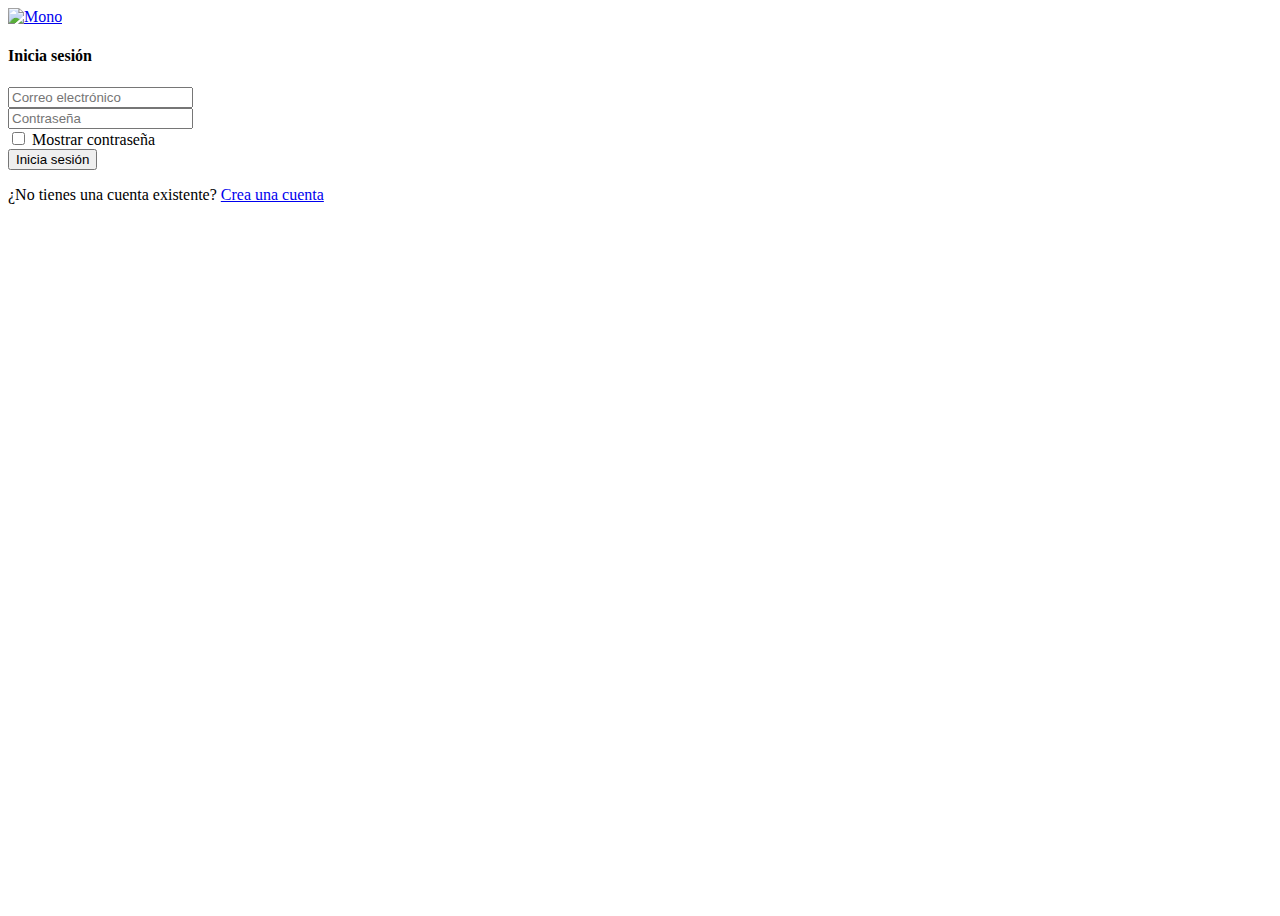
==== ingresa.html @ 77f9359b "Add files via upload" ====
<!DOCTYPE html>

<!--
 // WEBSITE: https://themefisher.com
 // TWITTER: https://twitter.com/themefisher
 // FACEBOOK: https://www.facebook.com/themefisher
 // GITHUB: https://github.com/themefisher/
-->

<html lang="en">
<head>
  <head>
  <meta charset="utf-8" />
  <meta http-equiv="X-UA-Compatible" content="IE=edge" />
  <meta name="viewport" content="width=device-width, initial-scale=1" />

  <title>Inicia sesión</title>

  <!-- GOOGLE FONTS -->
  <link href="https://fonts.googleapis.com/css?family=Karla:400,700|Roboto" rel="stylesheet">
  <link href="css/mayterials.css" rel="stylesheet" />
  <link href="css/simplebar.css" rel="stylesheet" />

  <!-- PLUGINS CSS STYLE -->
  <link href="css/progress.css" rel="stylesheet" />
  
  <!-- MONO CSS -->
  <link id="main-css-href" rel="stylesheet" href="css/mono.css" />
  <!-- FAVICON -->
  <link rel="icon" href="images/page.png" type="image/gif" />

  <!--
    HTML5 shim and Respond.js for IE8 support of HTML5 elements and media queries
  -->
  <!-- WARNING: Respond.js doesn't work if you view the page via file:// -->
  <!--[if lt IE 9]>
    <script src="https://oss.maxcdn.com/html5shiv/3.7.2/html5shiv.min.js"></script>
    <script src="https://oss.maxcdn.com/respond/1.4.2/respond.min.js"></script>
  <![endif]-->
  <script src="plugins/nprogress/nprogress.js"></script>
</head>

</head>
  <body class="bg-light-gray" id="body">
          <div class="container d-flex align-items-center justify-content-center" style="min-height: 100vh">
          <div class="d-flex flex-column justify-content-between">
            <div class="row justify-content-center">
              <div class="col-lg-6 col-md-10">
                <div class="card card-default mb-0">
                  <div class="card-header pb-0">
                    <div class="app-brand w-100 d-flex justify-content-center border-bottom-0">
                      <a class="w-auto pl-0" href="/index.html">
                        <img src="images/logo2.png" alt="Mono">
                        <!-- <span class="brand-name text-dark">MOOZ</span> -->
                      </a>
                    </div>
                  </div>
                  <div class="card-body px-5 pb-5 pt-0">

                    <h4 class="text-dark mb-6 text-center">Inicia sesión</h4>

                    <form action="/index.html">
                      <div class="row">
                        <div class="form-group col-md-12 mb-4">
                          <input type="email" class="form-control input-lg" id="email" aria-describedby="emailHelp"
                            placeholder="Correo electrónico">
                        </div>
                        <div class="form-group col-md-12 ">
                          <input type="password" class="form-control input-lg" id="password" placeholder="Contraseña">
                        </div>
                        <div class="col-md-12">

                          <div class="d-flex justify-content-between mb-3">

                            <div class="custom-control custom-checkbox mr-3 mb-3">
                              <input type="checkbox" class="custom-control-input" id="customCheck2">
                              <label class="custom-control-label" for="customCheck2">Mostrar contraseña</label>
                            </div>

                            <!-- <a class="text-color" href="#"> Forgot password? </a> -->

                          </div>

                          <button type="submit" class="btn btn-primary btn-pill mb-4">Inicia sesión</button>

                          <p>¿No tienes una cuenta existente?
                            <a class="text-blue" href="crear.html">Crea una cuenta</a>
                          </p>
                        </div>
                      </div>
                    </form>
                  </div>
                </div>
              </div>
            </div>
          </div>
        </div>
        <script>
          document.getElementById("customCheck2").addEventListener("change", function() {
            var passwordInput = document.getElementById("password");
            if (this.checked) {
              passwordInput.type = "text";
            } else {
              passwordInput.type = "password";
            }
          });
          </script>
</body>
</html>
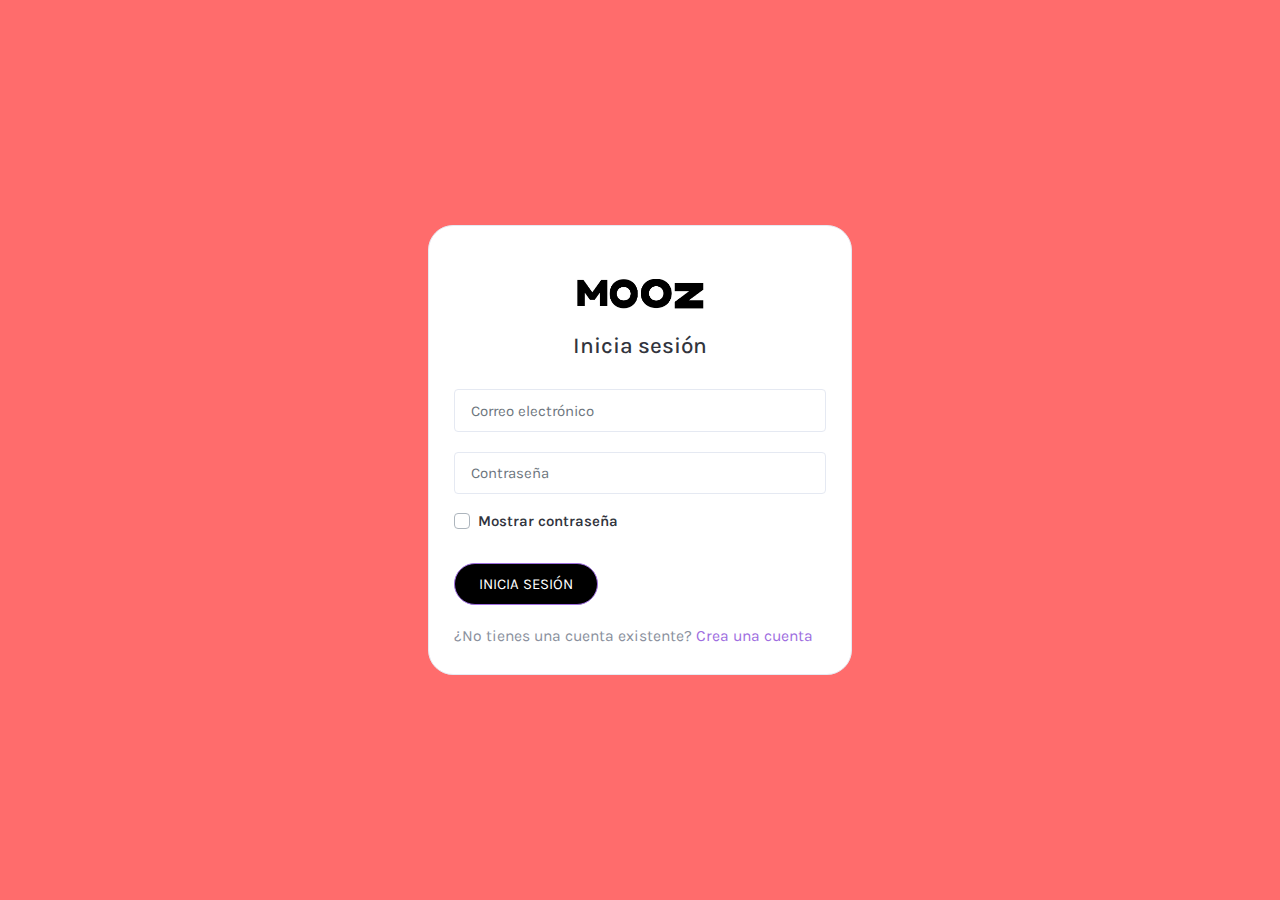
==== commit 253100ec: "Update ingresa.html" ====
--- a/ingresa.html
+++ b/ingresa.html
@@ -49,7 +49,7 @@
                 <div class="card card-default mb-0">
                   <div class="card-header pb-0">
                     <div class="app-brand w-100 d-flex justify-content-center border-bottom-0">
-                      <a class="w-auto pl-0" href="/index.html">
+                      <a class="w-auto pl-0" href="index.html">
                         <img src="images/logo2.png" alt="Mono">
                         <!-- <span class="brand-name text-dark">MOOZ</span> -->
                       </a>
@@ -59,7 +59,7 @@
 
                     <h4 class="text-dark mb-6 text-center">Inicia sesión</h4>
 
-                    <form action="/index.html">
+                    <form action="index.html">
                       <div class="row">
                         <div class="form-group col-md-12 mb-4">
                           <input type="email" class="form-control input-lg" id="email" aria-describedby="emailHelp"
--- a/css/simplebar.css
+++ b/css/simplebar.css
@@ -0,0 +1,218 @@
+/**
+ * SimpleBar.css
+ * Scrollbars, simpler.
+ * https://github.com/Grsmto/simplebar/tree/master/packages/simplebar/
+ */
+
+ [data-simplebar] {
+    position: relative;
+    flex-direction: column;
+    flex-wrap: wrap;
+    justify-content: flex-start;
+    align-content: flex-start;
+    align-items: flex-start;
+  }
+  
+  .simplebar-wrapper {
+    overflow: hidden;
+    width: inherit;
+    height: inherit;
+    max-width: inherit;
+    max-height: inherit;
+  }
+  
+  .simplebar-mask {
+    direction: inherit;
+    position: absolute;
+    overflow: hidden;
+    padding: 0;
+    margin: 0;
+    left: 0;
+    top: 0;
+    bottom: 0;
+    right: 0;
+    width: auto !important;
+    height: auto !important;
+    z-index: 0;
+  }
+  
+  .simplebar-offset {
+    direction: inherit !important;
+    box-sizing: inherit !important;
+    resize: none !important;
+    position: absolute;
+    top: 0;
+    left: 0;
+    bottom: 0;
+    right: 0;
+    padding: 0;
+    margin: 0;
+    -webkit-overflow-scrolling: touch;
+  }
+  
+  .simplebar-content-wrapper {
+    direction: inherit;
+    box-sizing: border-box !important;
+    position: relative;
+    display: block;
+    height: 100%; /* Required for horizontal native scrollbar to not appear if parent is taller than natural height */
+    width: auto;
+    visibility: visible;
+    max-width: 100%; /* Not required for horizontal scroll to trigger */
+    max-height: 100%; /* Needed for vertical scroll to trigger */
+    scrollbar-width: none;
+    -ms-overflow-style: none;
+  }
+  
+  .simplebar-content-wrapper::-webkit-scrollbar,
+  .simplebar-hide-scrollbar::-webkit-scrollbar {
+    width: 0;
+    height: 0;
+  }
+  
+  .simplebar-content:before,
+  .simplebar-content:after {
+    content: ' ';
+    display: table;
+  }
+  
+  .simplebar-placeholder {
+    max-height: 100%;
+    max-width: 100%;
+    width: 100%;
+    pointer-events: none;
+  }
+  
+  .simplebar-height-auto-observer-wrapper {
+    box-sizing: inherit !important;
+    height: 100%;
+    width: 100%;
+    max-width: 1px;
+    position: relative;
+    float: left;
+    max-height: 1px;
+    overflow: hidden;
+    z-index: -1;
+    padding: 0;
+    margin: 0;
+    pointer-events: none;
+    flex-grow: inherit;
+    flex-shrink: 0;
+    flex-basis: 0;
+  }
+  
+  .simplebar-height-auto-observer {
+    box-sizing: inherit;
+    display: block;
+    opacity: 0;
+    position: absolute;
+    top: 0;
+    left: 0;
+    height: 1000%;
+    width: 1000%;
+    min-height: 1px;
+    min-width: 1px;
+    overflow: hidden;
+    pointer-events: none;
+    z-index: -1;
+  }
+  
+  .simplebar-track {
+    z-index: 1;
+    position: absolute;
+    right: 0;
+    bottom: 0;
+    pointer-events: none;
+    overflow: hidden;
+  }
+  
+  [data-simplebar].simplebar-dragging .simplebar-content {
+    pointer-events: none;
+    user-select: none;
+    -webkit-user-select: none;
+  }
+  
+  [data-simplebar].simplebar-dragging .simplebar-track {
+    pointer-events: all;
+  }
+  
+  .simplebar-scrollbar {
+    position: absolute;
+    left: 0;
+    right: 0;
+    min-height: 10px;
+  }
+  
+  .simplebar-scrollbar:before {
+    position: absolute;
+    content: '';
+    background: black;
+    border-radius: 7px;
+    left: 2px;
+    right: 2px;
+    opacity: 0;
+    transition: opacity 0.2s linear;
+  }
+  
+  .simplebar-scrollbar.simplebar-visible:before {
+    /* When hovered, remove all transitions from drag handle */
+    opacity: 0.5;
+    transition: opacity 0s linear;
+  }
+  
+  .simplebar-track.simplebar-vertical {
+    top: 0;
+    width: 11px;
+  }
+  
+  .simplebar-track.simplebar-vertical .simplebar-scrollbar:before {
+    top: 2px;
+    bottom: 2px;
+  }
+  
+  .simplebar-track.simplebar-horizontal {
+    left: 0;
+    height: 11px;
+  }
+  
+  .simplebar-track.simplebar-horizontal .simplebar-scrollbar:before {
+    height: 100%;
+    left: 2px;
+    right: 2px;
+  }
+  
+  .simplebar-track.simplebar-horizontal .simplebar-scrollbar {
+    right: auto;
+    left: 0;
+    top: 2px;
+    height: 7px;
+    min-height: 0;
+    min-width: 10px;
+    width: auto;
+  }
+  
+  /* Rtl support */
+  [data-simplebar-direction='rtl'] .simplebar-track.simplebar-vertical {
+    right: auto;
+    left: 0;
+  }
+  
+  .hs-dummy-scrollbar-size {
+    direction: rtl;
+    position: fixed;
+    opacity: 0;
+    visibility: hidden;
+    height: 500px;
+    width: 500px;
+    overflow-y: hidden;
+    overflow-x: scroll;
+  }
+  
+  .simplebar-hide-scrollbar {
+    position: fixed;
+    left: 0;
+    visibility: hidden;
+    overflow-y: scroll;
+    scrollbar-width: none;
+    -ms-overflow-style: none;
+  }--- a/css/progress.css
+++ b/css/progress.css
@@ -0,0 +1,75 @@
+/* Make clicks pass-through */
+#nprogress {
+    pointer-events: none;
+  }
+  
+  #nprogress .bar {
+    background: #29d;
+  
+    position: fixed;
+    z-index: 1031;
+    top: 0;
+    left: 0;
+  
+    width: 100%;
+    height: 2px;
+  }
+  
+  /* Fancy blur effect */
+  #nprogress .peg {
+    display: block;
+    position: absolute;
+    right: 0px;
+    width: 100px;
+    height: 100%;
+    box-shadow: 0 0 10px #29d, 0 0 5px #29d;
+    opacity: 1.0;
+  
+    -webkit-transform: rotate(3deg) translate(0px, -4px);
+        -ms-transform: rotate(3deg) translate(0px, -4px);
+            transform: rotate(3deg) translate(0px, -4px);
+  }
+  
+  /* Remove these to get rid of the spinner */
+  #nprogress .spinner {
+    display: block;
+    position: fixed;
+    z-index: 1031;
+    top: 15px;
+    right: 15px;
+  }
+  
+  #nprogress .spinner-icon {
+    width: 18px;
+    height: 18px;
+    box-sizing: border-box;
+  
+    border: solid 2px transparent;
+    border-top-color: #29d;
+    border-left-color: #29d;
+    border-radius: 50%;
+  
+    -webkit-animation: nprogress-spinner 400ms linear infinite;
+            animation: nprogress-spinner 400ms linear infinite;
+  }
+  
+  .nprogress-custom-parent {
+    overflow: hidden;
+    position: relative;
+  }
+  
+  .nprogress-custom-parent #nprogress .spinner,
+  .nprogress-custom-parent #nprogress .bar {
+    position: absolute;
+  }
+  
+  @-webkit-keyframes nprogress-spinner {
+    0%   { -webkit-transform: rotate(0deg); }
+    100% { -webkit-transform: rotate(360deg); }
+  }
+  @keyframes nprogress-spinner {
+    0%   { transform: rotate(0deg); }
+    100% { transform: rotate(360deg); }
+  }
+  
+  --- a/css/mono.css
+++ b/css/mono.css
@@ -0,0 +1,17451 @@
+/**
+ * WEBSITE: https://themefisher.com
+ * TWITTER: https://twitter.com/themefisher
+ * FACEBOOK: https://www.facebook.com/themefisher
+ * GITHUB: https://github.com/themefisher/
+ */
+
+ @charset "UTF-8";
+ /*!
+  * Bootstrap v4.6.1 (https://getbootstrap.com/)
+  * Copyright 2011-2021 The Bootstrap Authors
+  * Copyright 2011-2021 Twitter, Inc.
+  * Licensed under MIT (https://github.com/twbs/bootstrap/blob/main/LICENSE)
+  */
+ :root {
+   --blue: #007bff;
+   --indigo: #6610f2;
+   --purple: #6f42c1;
+   --pink: #e83e8c;
+   --red: #dc3545;
+   --orange: #fd7e14;
+   --yellow: #ffc107;
+   --green: #28a745;
+   --teal: #20c997;
+   --cyan: #6493fa;
+   --white: #ffffff;
+   --gray: #6c757d;
+   --gray-dark: #343a40;
+   --primary: #9e6de0;
+   --secondary: #fd5190;
+   --success: #0acb8e;
+   --info: #04c7e0;
+   --warning: #fec400;
+   --danger: #fe5461;
+   --light: #f0f1f5;
+   --dark: #31343d;
+   --info-dark: #6493fa;
+   --smoke: #8a909d;
+   --breakpoint-xs: 0;
+   --breakpoint-sm: 576px;
+   --breakpoint-md: 768px;
+   --breakpoint-lg: 992px;
+   --breakpoint-xl: 1200px;
+   --breakpoint-xxl: 1500px;
+   --font-family-sans-serif: -apple-system, BlinkMacSystemFont, "Segoe UI", Roboto, "Helvetica Neue", Arial, "Noto Sans", "Liberation Sans", sans-serif, "Apple Color Emoji", "Segoe UI Emoji", "Segoe UI Symbol", "Noto Color Emoji";
+   --font-family-monospace: SFMono-Regular, Menlo, Monaco, Consolas, "Liberation Mono", "Courier New", monospace;
+ }
+ 
+ *,
+ *::before,
+ *::after {
+   box-sizing: border-box;
+ }
+ 
+ html {
+   font-family: sans-serif;
+   line-height: 1.15;
+   -webkit-text-size-adjust: 100%;
+   -webkit-tap-highlight-color: rgba(0, 0, 0, 0);
+ }
+ 
+ article, aside, figcaption, figure, footer, header, hgroup, main, nav, section {
+   display: block;
+ }
+ 
+ body {
+   margin: 0;
+   font-family: "Karla", sans-serif;
+   font-size: 0.9375rem;
+   font-weight: 400;
+   line-height: 1.5;
+   color: #8a909d;
+   text-align: left;
+   background-color: #FF6C6C;
+ }
+ 
+ [tabindex="-1"]:focus:not(:focus-visible) {
+   outline: 0 !important;
+ }
+ 
+ hr {
+   box-sizing: content-box;
+   height: 0;
+   overflow: visible;
+ }
+ 
+ h1, h2, h3, h4, h5, h6 {
+   margin-top: 0;
+   margin-bottom: 0;
+ }
+ 
+ p {
+   margin-top: 0;
+   margin-bottom: 1rem;
+ }
+ 
+ abbr[title],
+ abbr[data-original-title] {
+   text-decoration: underline;
+   -webkit-text-decoration: underline dotted;
+           text-decoration: underline dotted;
+   cursor: help;
+   border-bottom: 0;
+   -webkit-text-decoration-skip-ink: none;
+           text-decoration-skip-ink: none;
+ }
+ 
+ address {
+   margin-bottom: 1rem;
+   font-style: normal;
+   line-height: inherit;
+ }
+ 
+ ol,
+ ul,
+ dl {
+   margin-top: 0;
+   margin-bottom: 1rem;
+ }
+ 
+ ol ol,
+ ul ul,
+ ol ul,
+ ul ol {
+   margin-bottom: 0;
+ }
+ 
+ dt {
+   font-weight: 700;
+ }
+ 
+ dd {
+   margin-bottom: 0.5rem;
+   margin-left: 0;
+ }
+ 
+ blockquote {
+   margin: 0 0 1rem;
+ }
+ 
+ b,
+ strong {
+   font-weight: bolder;
+ }
+ 
+ small {
+   font-size: 80%;
+ }
+ 
+ sub,
+ sup {
+   position: relative;
+   font-size: 75%;
+   line-height: 0;
+   vertical-align: baseline;
+ }
+ 
+ sub {
+   bottom: -0.25em;
+ }
+ 
+ sup {
+   top: -0.5em;
+ }
+ 
+ a {
+   color: #9e6de0;
+   text-decoration: none;
+   background-color: transparent;
+ }
+ a:hover {
+   color: #742ed3;
+   text-decoration: underline;
+ }
+ 
+ a:not([href]):not([class]) {
+   color: inherit;
+   text-decoration: none;
+ }
+ a:not([href]):not([class]):hover {
+   color: inherit;
+   text-decoration: none;
+ }
+ 
+ pre,
+ code,
+ kbd,
+ samp {
+   font-family: SFMono-Regular, Menlo, Monaco, Consolas, "Liberation Mono", "Courier New", monospace;
+   font-size: 1em;
+ }
+ 
+ pre {
+   margin-top: 0;
+   margin-bottom: 1rem;
+   overflow: auto;
+   -ms-overflow-style: scrollbar;
+ }
+ 
+ figure {
+   margin: 0 0 1rem;
+ }
+ 
+ img {
+   vertical-align: middle;
+   border-style: none;
+ }
+ 
+ svg {
+   overflow: hidden;
+   vertical-align: middle;
+ }
+ 
+ table {
+   border-collapse: collapse;
+ }
+ 
+ caption {
+   padding-top: 0.75rem;
+   padding-bottom: 0.75rem;
+   color: #6c757d;
+   text-align: left;
+   caption-side: bottom;
+ }
+ 
+ th {
+   text-align: inherit;
+   text-align: -webkit-match-parent;
+ }
+ 
+ label {
+   display: inline-block;
+   margin-bottom: 0.5rem;
+ }
+ 
+ button {
+   border-radius: 0;
+ }
+ 
+ button:focus:not(:focus-visible) {
+   outline: 0;
+ }
+ 
+ input,
+ button,
+ select,
+ optgroup,
+ textarea {
+   margin: 0;
+   font-family: inherit;
+   font-size: inherit;
+   line-height: inherit;
+ }
+ 
+ button,
+ input {
+   overflow: visible;
+ }
+ 
+ button,
+ select {
+   text-transform: none;
+ }
+ 
+ [role=button] {
+   cursor: pointer;
+ }
+ 
+ select {
+   word-wrap: normal;
+ }
+ 
+ button,
+ [type=button],
+ [type=reset],
+ [type=submit] {
+   -webkit-appearance: button;
+ }
+ 
+ button:not(:disabled),
+ [type=button]:not(:disabled),
+ [type=reset]:not(:disabled),
+ [type=submit]:not(:disabled) {
+   cursor: pointer;
+ }
+ 
+ button::-moz-focus-inner,
+ [type=button]::-moz-focus-inner,
+ [type=reset]::-moz-focus-inner,
+ [type=submit]::-moz-focus-inner {
+   padding: 0;
+   border-style: none;
+ }
+ 
+ input[type=radio],
+ input[type=checkbox] {
+   box-sizing: border-box;
+   padding: 0;
+ }
+ 
+ textarea {
+   overflow: auto;
+   resize: vertical;
+ }
+ 
+ fieldset {
+   min-width: 0;
+   padding: 0;
+   margin: 0;
+   border: 0;
+ }
+ 
+ legend {
+   display: block;
+   width: 100%;
+   max-width: 100%;
+   padding: 0;
+   margin-bottom: 0.5rem;
+   font-size: 1.5rem;
+   line-height: inherit;
+   color: inherit;
+   white-space: normal;
+ }
+ 
+ progress {
+   vertical-align: baseline;
+ }
+ 
+ [type=number]::-webkit-inner-spin-button,
+ [type=number]::-webkit-outer-spin-button {
+   height: auto;
+ }
+ 
+ [type=search] {
+   outline-offset: -2px;
+   -webkit-appearance: none;
+ }
+ 
+ [type=search]::-webkit-search-decoration {
+   -webkit-appearance: none;
+ }
+ 
+ ::-webkit-file-upload-button {
+   font: inherit;
+   -webkit-appearance: button;
+ }
+ 
+ output {
+   display: inline-block;
+ }
+ 
+ summary {
+   display: list-item;
+   cursor: pointer;
+ }
+ 
+ template {
+   display: none;
+ }
+ 
+ [hidden] {
+   display: none !important;
+ }
+ 
+ h1, h2, h3, h4, h5, h6,
+ .h1, .h2, .h3, .h4, .h5, .h6 {
+   margin-bottom: 0;
+   font-weight: 500;
+   line-height: 1.2;
+   color: #31343d;
+ }
+ 
+ h1, .h1 {
+   font-size: 2.34375rem;
+ }
+ 
+ h2, .h2 {
+   font-size: 1.875rem;
+ }
+ 
+ h3, .h3 {
+   font-size: 1.640625rem;
+ }
+ 
+ h4, .h4 {
+   font-size: 1.40625rem;
+ }
+ 
+ h5, .h5 {
+   font-size: 1.171875rem;
+ }
+ 
+ h6, .h6 {
+   font-size: 1.003125rem;
+ }
+ 
+ .lead {
+   font-size: 1.171875rem;
+   font-weight: 300;
+ }
+ 
+ .display-1 {
+   font-size: 6rem;
+   font-weight: 300;
+   line-height: 1.2;
+ }
+ 
+ .display-2 {
+   font-size: 5.5rem;
+   font-weight: 300;
+   line-height: 1.2;
+ }
+ 
+ .display-3 {
+   font-size: 4.5rem;
+   font-weight: 300;
+   line-height: 1.2;
+ }
+ 
+ .display-4 {
+   font-size: 2rem;
+   font-weight: 300;
+   line-height: 1.2;
+ }
+ 
+ hr {
+   margin-top: 1rem;
+   margin-bottom: 1rem;
+   border: 0;
+   border-top: 1px solid rgba(0, 0, 0, 0.1);
+ }
+ 
+ small,
+ .small {
+   font-size: 80%;
+   font-weight: 400;
+ }
+ 
+ mark,
+ .mark {
+   padding: 0.2em;
+   background-color: #fcf8e3;
+ }
+ 
+ .list-unstyled {
+   padding-left: 0;
+   list-style: none;
+ }
+ 
+ .list-inline {
+   padding-left: 0;
+   list-style: none;
+ }
+ 
+ .list-inline-item {
+   display: inline-block;
+ }
+ .list-inline-item:not(:last-child) {
+   margin-right: 0.5rem;
+ }
+ 
+ .initialism {
+   font-size: 90%;
+   text-transform: uppercase;
+ }
+ 
+ .blockquote {
+   margin-bottom: 1rem;
+   font-size: 1.171875rem;
+ }
+ 
+ .blockquote-footer {
+   display: block;
+   font-size: 80%;
+   color: #6c757d;
+ }
+ .blockquote-footer::before {
+   content: "— ";
+ }
+ 
+ .img-fluid {
+   max-width: 100%;
+   height: auto;
+ }
+ 
+ .img-thumbnail {
+   padding: 0.25rem;
+   background-color: #f0f1f5;
+   border: 1px solid #b6bdca;
+   border-radius: 0.25rem;
+   max-width: 100%;
+   height: auto;
+ }
+ 
+ .figure {
+   display: inline-block;
+ }
+ 
+ .figure-img {
+   margin-bottom: 0.5rem;
+   line-height: 1;
+ }
+ 
+ .figure-caption {
+   font-size: 90%;
+   color: #6c757d;
+ }
+ 
+ code {
+   font-size: 100%;
+   color: #9e6de0;
+   word-wrap: break-word;
+ }
+ a > code {
+   color: inherit;
+ }
+ 
+ kbd {
+   padding: 0.2rem 0.4rem;
+   font-size: 100%;
+   color: #ffffff;
+   background-color: #2f2f2f;
+   border-radius: 0.2rem;
+ }
+ kbd kbd {
+   padding: 0;
+   font-size: 100%;
+   font-weight: 700;
+ }
+ 
+ pre {
+   display: block;
+   font-size: 100%;
+   color: #2f2f2f;
+ }
+ pre code {
+   font-size: inherit;
+   color: inherit;
+   word-break: normal;
+ }
+ 
+ .pre-scrollable {
+   max-height: 340px;
+   overflow-y: scroll;
+ }
+ 
+ .container,
+ .container-fluid,
+ .container-xl,
+ .container-lg,
+ .container-md,
+ .container-sm {
+   width: 100%;
+   padding-right: 15px;
+   padding-left: 15px;
+   margin-right: auto;
+   margin-left: auto;
+ }
+ 
+ @media (min-width: 576px) {
+   .container-sm, .container {
+     max-width: 540px;
+   }
+ }
+ @media (min-width: 768px) {
+   .container-md, .container-sm, .container {
+     max-width: 720px;
+   }
+ }
+ @media (min-width: 992px) {
+   .container-lg, .container-md, .container-sm, .container {
+     max-width: 960px;
+   }
+ }
+ @media (min-width: 1200px) {
+   .container-xl, .container-lg, .container-md, .container-sm, .container {
+     max-width: 1140px;
+   }
+ }
+ .row {
+   display: flex;
+   flex-wrap: wrap;
+   margin-right: -15px;
+   margin-left: -15px;
+ }
+ 
+ .no-gutters {
+   margin-right: 0;
+   margin-left: 0;
+ }
+ .no-gutters > .col,
+ .no-gutters > [class*=col-] {
+   padding-right: 0;
+   padding-left: 0;
+ }
+ 
+ .col-xxl,
+ .col-xxl-auto, .col-xxl-12, .col-xxl-11, .col-xxl-10, .col-xxl-9, .col-xxl-8, .col-xxl-7, .col-xxl-6, .col-xxl-5, .col-xxl-4, .col-xxl-3, .col-xxl-2, .col-xxl-1, .col-xl,
+ .col-xl-auto, .col-xl-12, .col-xl-11, .col-xl-10, .col-xl-9, .col-xl-8, .col-xl-7, .col-xl-6, .col-xl-5, .col-xl-4, .col-xl-3, .col-xl-2, .col-xl-1, .col-lg,
+ .col-lg-auto, .col-lg-12, .col-lg-11, .col-lg-10, .col-lg-9, .col-lg-8, .col-lg-7, .col-lg-6, .col-lg-5, .col-lg-4, .col-lg-3, .col-lg-2, .col-lg-1, .col-md,
+ .col-md-auto, .col-md-12, .col-md-11, .col-md-10, .col-md-9, .col-md-8, .col-md-7, .col-md-6, .col-md-5, .col-md-4, .col-md-3, .col-md-2, .col-md-1, .col-sm,
+ .col-sm-auto, .col-sm-12, .col-sm-11, .col-sm-10, .col-sm-9, .col-sm-8, .col-sm-7, .col-sm-6, .col-sm-5, .col-sm-4, .col-sm-3, .col-sm-2, .col-sm-1, .col,
+ .col-auto, .col-12, .col-11, .col-10, .col-9, .col-8, .col-7, .col-6, .col-5, .col-4, .col-3, .col-2, .col-1 {
+   position: relative;
+   width: 100%;
+   padding-right: 15px;
+   padding-left: 15px;
+ }
+ 
+ .col {
+   flex-basis: 0;
+   flex-grow: 1;
+   max-width: 100%;
+ }
+ 
+ .row-cols-1 > * {
+   flex: 0 0 100%;
+   max-width: 100%;
+ }
+ 
+ .row-cols-2 > * {
+   flex: 0 0 50%;
+   max-width: 50%;
+ }
+ 
+ .row-cols-3 > * {
+   flex: 0 0 33.3333333333%;
+   max-width: 33.3333333333%;
+ }
+ 
+ .row-cols-4 > * {
+   flex: 0 0 25%;
+   max-width: 25%;
+ }
+ 
+ .row-cols-5 > * {
+   flex: 0 0 20%;
+   max-width: 20%;
+ }
+ 
+ .row-cols-6 > * {
+   flex: 0 0 16.6666666667%;
+   max-width: 16.6666666667%;
+ }
+ 
+ .col-auto {
+   flex: 0 0 auto;
+   width: auto;
+   max-width: 100%;
+ }
+ 
+ .col-1 {
+   flex: 0 0 8.33333333%;
+   max-width: 8.33333333%;
+ }
+ 
+ .col-2 {
+   flex: 0 0 16.66666667%;
+   max-width: 16.66666667%;
+ }
+ 
+ .col-3 {
+   flex: 0 0 25%;
+   max-width: 25%;
+ }
+ 
+ .col-4 {
+   flex: 0 0 33.33333333%;
+   max-width: 33.33333333%;
+ }
+ 
+ .col-5 {
+   flex: 0 0 41.66666667%;
+   max-width: 41.66666667%;
+ }
+ 
+ .col-6 {
+   flex: 0 0 50%;
+   max-width: 50%;
+ }
+ 
+ .col-7 {
+   flex: 0 0 58.33333333%;
+   max-width: 58.33333333%;
+ }
+ 
+ .col-8 {
+   flex: 0 0 66.66666667%;
+   max-width: 66.66666667%;
+ }
+ 
+ .col-9 {
+   flex: 0 0 75%;
+   max-width: 75%;
+ }
+ 
+ .col-10 {
+   flex: 0 0 83.33333333%;
+   max-width: 83.33333333%;
+ }
+ 
+ .col-11 {
+   flex: 0 0 91.66666667%;
+   max-width: 91.66666667%;
+ }
+ 
+ .col-12 {
+   flex: 0 0 100%;
+   max-width: 100%;
+ }
+ 
+ .order-first {
+   order: -1;
+ }
+ 
+ .order-last {
+   order: 13;
+ }
+ 
+ .order-0 {
+   order: 0;
+ }
+ 
+ .order-1 {
+   order: 1;
+ }
+ 
+ .order-2 {
+   order: 2;
+ }
+ 
+ .order-3 {
+   order: 3;
+ }
+ 
+ .order-4 {
+   order: 4;
+ }
+ 
+ .order-5 {
+   order: 5;
+ }
+ 
+ .order-6 {
+   order: 6;
+ }
+ 
+ .order-7 {
+   order: 7;
+ }
+ 
+ .order-8 {
+   order: 8;
+ }
+ 
+ .order-9 {
+   order: 9;
+ }
+ 
+ .order-10 {
+   order: 10;
+ }
+ 
+ .order-11 {
+   order: 11;
+ }
+ 
+ .order-12 {
+   order: 12;
+ }
+ 
+ .offset-1 {
+   margin-left: 8.33333333%;
+ }
+ 
+ .offset-2 {
+   margin-left: 16.66666667%;
+ }
+ 
+ .offset-3 {
+   margin-left: 25%;
+ }
+ 
+ .offset-4 {
+   margin-left: 33.33333333%;
+ }
+ 
+ .offset-5 {
+   margin-left: 41.66666667%;
+ }
+ 
+ .offset-6 {
+   margin-left: 50%;
+ }
+ 
+ .offset-7 {
+   margin-left: 58.33333333%;
+ }
+ 
+ .offset-8 {
+   margin-left: 66.66666667%;
+ }
+ 
+ .offset-9 {
+   margin-left: 75%;
+ }
+ 
+ .offset-10 {
+   margin-left: 83.33333333%;
+ }
+ 
+ .offset-11 {
+   margin-left: 91.66666667%;
+ }
+ 
+ @media (min-width: 576px) {
+   .col-sm {
+     flex-basis: 0;
+     flex-grow: 1;
+     max-width: 100%;
+   }
+   .row-cols-sm-1 > * {
+     flex: 0 0 100%;
+     max-width: 100%;
+   }
+   .row-cols-sm-2 > * {
+     flex: 0 0 50%;
+     max-width: 50%;
+   }
+   .row-cols-sm-3 > * {
+     flex: 0 0 33.3333333333%;
+     max-width: 33.3333333333%;
+   }
+   .row-cols-sm-4 > * {
+     flex: 0 0 25%;
+     max-width: 25%;
+   }
+   .row-cols-sm-5 > * {
+     flex: 0 0 20%;
+     max-width: 20%;
+   }
+   .row-cols-sm-6 > * {
+     flex: 0 0 16.6666666667%;
+     max-width: 16.6666666667%;
+   }
+   .col-sm-auto {
+     flex: 0 0 auto;
+     width: auto;
+     max-width: 100%;
+   }
+   .col-sm-1 {
+     flex: 0 0 8.33333333%;
+     max-width: 8.33333333%;
+   }
+   .col-sm-2 {
+     flex: 0 0 16.66666667%;
+     max-width: 16.66666667%;
+   }
+   .col-sm-3 {
+     flex: 0 0 25%;
+     max-width: 25%;
+   }
+   .col-sm-4 {
+     flex: 0 0 33.33333333%;
+     max-width: 33.33333333%;
+   }
+   .col-sm-5 {
+     flex: 0 0 41.66666667%;
+     max-width: 41.66666667%;
+   }
+   .col-sm-6 {
+     flex: 0 0 50%;
+     max-width: 50%;
+   }
+   .col-sm-7 {
+     flex: 0 0 58.33333333%;
+     max-width: 58.33333333%;
+   }
+   .col-sm-8 {
+     flex: 0 0 66.66666667%;
+     max-width: 66.66666667%;
+   }
+   .col-sm-9 {
+     flex: 0 0 75%;
+     max-width: 75%;
+   }
+   .col-sm-10 {
+     flex: 0 0 83.33333333%;
+     max-width: 83.33333333%;
+   }
+   .col-sm-11 {
+     flex: 0 0 91.66666667%;
+     max-width: 91.66666667%;
+   }
+   .col-sm-12 {
+     flex: 0 0 100%;
+     max-width: 100%;
+   }
+   .order-sm-first {
+     order: -1;
+   }
+   .order-sm-last {
+     order: 13;
+   }
+   .order-sm-0 {
+     order: 0;
+   }
+   .order-sm-1 {
+     order: 1;
+   }
+   .order-sm-2 {
+     order: 2;
+   }
+   .order-sm-3 {
+     order: 3;
+   }
+   .order-sm-4 {
+     order: 4;
+   }
+   .order-sm-5 {
+     order: 5;
+   }
+   .order-sm-6 {
+     order: 6;
+   }
+   .order-sm-7 {
+     order: 7;
+   }
+   .order-sm-8 {
+     order: 8;
+   }
+   .order-sm-9 {
+     order: 9;
+   }
+   .order-sm-10 {
+     order: 10;
+   }
+   .order-sm-11 {
+     order: 11;
+   }
+   .order-sm-12 {
+     order: 12;
+   }
+   .offset-sm-0 {
+     margin-left: 0;
+   }
+   .offset-sm-1 {
+     margin-left: 8.33333333%;
+   }
+   .offset-sm-2 {
+     margin-left: 16.66666667%;
+   }
+   .offset-sm-3 {
+     margin-left: 25%;
+   }
+   .offset-sm-4 {
+     margin-left: 33.33333333%;
+   }
+   .offset-sm-5 {
+     margin-left: 41.66666667%;
+   }
+   .offset-sm-6 {
+     margin-left: 50%;
+   }
+   .offset-sm-7 {
+     margin-left: 58.33333333%;
+   }
+   .offset-sm-8 {
+     margin-left: 66.66666667%;
+   }
+   .offset-sm-9 {
+     margin-left: 75%;
+   }
+   .offset-sm-10 {
+     margin-left: 83.33333333%;
+   }
+   .offset-sm-11 {
+     margin-left: 91.66666667%;
+   }
+ }
+ @media (min-width: 768px) {
+   .col-md {
+     flex-basis: 0;
+     flex-grow: 1;
+     max-width: 100%;
+   }
+   .row-cols-md-1 > * {
+     flex: 0 0 100%;
+     max-width: 100%;
+   }
+   .row-cols-md-2 > * {
+     flex: 0 0 50%;
+     max-width: 50%;
+   }
+   .row-cols-md-3 > * {
+     flex: 0 0 33.3333333333%;
+     max-width: 33.3333333333%;
+   }
+   .row-cols-md-4 > * {
+     flex: 0 0 25%;
+     max-width: 25%;
+   }
+   .row-cols-md-5 > * {
+     flex: 0 0 20%;
+     max-width: 20%;
+   }
+   .row-cols-md-6 > * {
+     flex: 0 0 16.6666666667%;
+     max-width: 16.6666666667%;
+   }
+   .col-md-auto {
+     flex: 0 0 auto;
+     width: auto;
+     max-width: 100%;
+   }
+   .col-md-1 {
+     flex: 0 0 8.33333333%;
+     max-width: 8.33333333%;
+   }
+   .col-md-2 {
+     flex: 0 0 16.66666667%;
+     max-width: 16.66666667%;
+   }
+   .col-md-3 {
+     flex: 0 0 25%;
+     max-width: 25%;
+   }
+   .col-md-4 {
+     flex: 0 0 33.33333333%;
+     max-width: 33.33333333%;
+   }
+   .col-md-5 {
+     flex: 0 0 41.66666667%;
+     max-width: 41.66666667%;
+   }
+   .col-md-6 {
+     flex: 0 0 50%;
+     max-width: 50%;
+   }
+   .col-md-7 {
+     flex: 0 0 58.33333333%;
+     max-width: 58.33333333%;
+   }
+   .col-md-8 {
+     flex: 0 0 66.66666667%;
+     max-width: 66.66666667%;
+   }
+   .col-md-9 {
+     flex: 0 0 75%;
+     max-width: 75%;
+   }
+   .col-md-10 {
+     flex: 0 0 83.33333333%;
+     max-width: 83.33333333%;
+   }
+   .col-md-11 {
+     flex: 0 0 91.66666667%;
+     max-width: 91.66666667%;
+   }
+   .col-md-12 {
+     flex: 0 0 100%;
+     max-width: 100%;
+   }
+   .order-md-first {
+     order: -1;
+   }
+   .order-md-last {
+     order: 13;
+   }
+   .order-md-0 {
+     order: 0;
+   }
+   .order-md-1 {
+     order: 1;
+   }
+   .order-md-2 {
+     order: 2;
+   }
+   .order-md-3 {
+     order: 3;
+   }
+   .order-md-4 {
+     order: 4;
+   }
+   .order-md-5 {
+     order: 5;
+   }
+   .order-md-6 {
+     order: 6;
+   }
+   .order-md-7 {
+     order: 7;
+   }
+   .order-md-8 {
+     order: 8;
+   }
+   .order-md-9 {
+     order: 9;
+   }
+   .order-md-10 {
+     order: 10;
+   }
+   .order-md-11 {
+     order: 11;
+   }
+   .order-md-12 {
+     order: 12;
+   }
+   .offset-md-0 {
+     margin-left: 0;
+   }
+   .offset-md-1 {
+     margin-left: 8.33333333%;
+   }
+   .offset-md-2 {
+     margin-left: 16.66666667%;
+   }
+   .offset-md-3 {
+     margin-left: 25%;
+   }
+   .offset-md-4 {
+     margin-left: 33.33333333%;
+   }
+   .offset-md-5 {
+     margin-left: 41.66666667%;
+   }
+   .offset-md-6 {
+     margin-left: 50%;
+   }
+   .offset-md-7 {
+     margin-left: 58.33333333%;
+   }
+   .offset-md-8 {
+     margin-left: 66.66666667%;
+   }
+   .offset-md-9 {
+     margin-left: 75%;
+   }
+   .offset-md-10 {
+     margin-left: 83.33333333%;
+   }
+   .offset-md-11 {
+     margin-left: 91.66666667%;
+   }
+ }
+ @media (min-width: 992px) {
+   .col-lg {
+     flex-basis: 0;
+     flex-grow: 1;
+     max-width: 100%;
+   }
+   .row-cols-lg-1 > * {
+     flex: 0 0 100%;
+     max-width: 100%;
+   }
+   .row-cols-lg-2 > * {
+     flex: 0 0 50%;
+     max-width: 50%;
+   }
+   .row-cols-lg-3 > * {
+     flex: 0 0 33.3333333333%;
+     max-width: 33.3333333333%;
+   }
+   .row-cols-lg-4 > * {
+     flex: 0 0 25%;
+     max-width: 25%;
+   }
+   .row-cols-lg-5 > * {
+     flex: 0 0 20%;
+     max-width: 20%;
+   }
+   .row-cols-lg-6 > * {
+     flex: 0 0 16.6666666667%;
+     max-width: 16.6666666667%;
+   }
+   .col-lg-auto {
+     flex: 0 0 auto;
+     width: auto;
+     max-width: 100%;
+   }
+   .col-lg-1 {
+     flex: 0 0 8.33333333%;
+     max-width: 8.33333333%;
+   }
+   .col-lg-2 {
+     flex: 0 0 16.66666667%;
+     max-width: 16.66666667%;
+   }
+   .col-lg-3 {
+     flex: 0 0 25%;
+     max-width: 25%;
+   }
+   .col-lg-4 {
+     flex: 0 0 33.33333333%;
+     max-width: 33.33333333%;
+   }
+   .col-lg-5 {
+     flex: 0 0 41.66666667%;
+     max-width: 41.66666667%;
+   }
+   .col-lg-6 {
+     flex: 0 0 50%;
+     max-width: 50%;
+   }
+   .col-lg-7 {
+     flex: 0 0 58.33333333%;
+     max-width: 58.33333333%;
+   }
+   .col-lg-8 {
+     flex: 0 0 66.66666667%;
+     max-width: 66.66666667%;
+   }
+   .col-lg-9 {
+     flex: 0 0 75%;
+     max-width: 75%;
+   }
+   .col-lg-10 {
+     flex: 0 0 83.33333333%;
+     max-width: 83.33333333%;
+   }
+   .col-lg-11 {
+     flex: 0 0 91.66666667%;
+     max-width: 91.66666667%;
+   }
+   .col-lg-12 {
+     flex: 0 0 100%;
+     max-width: 100%;
+   }
+   .order-lg-first {
+     order: -1;
+   }
+   .order-lg-last {
+     order: 13;
+   }
+   .order-lg-0 {
+     order: 0;
+   }
+   .order-lg-1 {
+     order: 1;
+   }
+   .order-lg-2 {
+     order: 2;
+   }
+   .order-lg-3 {
+     order: 3;
+   }
+   .order-lg-4 {
+     order: 4;
+   }
+   .order-lg-5 {
+     order: 5;
+   }
+   .order-lg-6 {
+     order: 6;
+   }
+   .order-lg-7 {
+     order: 7;
+   }
+   .order-lg-8 {
+     order: 8;
+   }
+   .order-lg-9 {
+     order: 9;
+   }
+   .order-lg-10 {
+     order: 10;
+   }
+   .order-lg-11 {
+     order: 11;
+   }
+   .order-lg-12 {
+     order: 12;
+   }
+   .offset-lg-0 {
+     margin-left: 0;
+   }
+   .offset-lg-1 {
+     margin-left: 8.33333333%;
+   }
+   .offset-lg-2 {
+     margin-left: 16.66666667%;
+   }
+   .offset-lg-3 {
+     margin-left: 25%;
+   }
+   .offset-lg-4 {
+     margin-left: 33.33333333%;
+   }
+   .offset-lg-5 {
+     margin-left: 41.66666667%;
+   }
+   .offset-lg-6 {
+     margin-left: 50%;
+   }
+   .offset-lg-7 {
+     margin-left: 58.33333333%;
+   }
+   .offset-lg-8 {
+     margin-left: 66.66666667%;
+   }
+   .offset-lg-9 {
+     margin-left: 75%;
+   }
+   .offset-lg-10 {
+     margin-left: 83.33333333%;
+   }
+   .offset-lg-11 {
+     margin-left: 91.66666667%;
+   }
+ }
+ @media (min-width: 1200px) {
+   .col-xl {
+     flex-basis: 0;
+     flex-grow: 1;
+     max-width: 100%;
+   }
+   .row-cols-xl-1 > * {
+     flex: 0 0 100%;
+     max-width: 100%;
+   }
+   .row-cols-xl-2 > * {
+     flex: 0 0 50%;
+     max-width: 50%;
+   }
+   .row-cols-xl-3 > * {
+     flex: 0 0 33.3333333333%;
+     max-width: 33.3333333333%;
+   }
+   .row-cols-xl-4 > * {
+     flex: 0 0 25%;
+     max-width: 25%;
+   }
+   .row-cols-xl-5 > * {
+     flex: 0 0 20%;
+     max-width: 20%;
+   }
+   .row-cols-xl-6 > * {
+     flex: 0 0 16.6666666667%;
+     max-width: 16.6666666667%;
+   }
+   .col-xl-auto {
+     flex: 0 0 auto;
+     width: auto;
+     max-width: 100%;
+   }
+   .col-xl-1 {
+     flex: 0 0 8.33333333%;
+     max-width: 8.33333333%;
+   }
+   .col-xl-2 {
+     flex: 0 0 16.66666667%;
+     max-width: 16.66666667%;
+   }
+   .col-xl-3 {
+     flex: 0 0 25%;
+     max-width: 25%;
+   }
+   .col-xl-4 {
+     flex: 0 0 33.33333333%;
+     max-width: 33.33333333%;
+   }
+   .col-xl-5 {
+     flex: 0 0 41.66666667%;
+     max-width: 41.66666667%;
+   }
+   .col-xl-6 {
+     flex: 0 0 50%;
+     max-width: 50%;
+   }
+   .col-xl-7 {
+     flex: 0 0 58.33333333%;
+     max-width: 58.33333333%;
+   }
+   .col-xl-8 {
+     flex: 0 0 66.66666667%;
+     max-width: 66.66666667%;
+   }
+   .col-xl-9 {
+     flex: 0 0 75%;
+     max-width: 75%;
+   }
+   .col-xl-10 {
+     flex: 0 0 83.33333333%;
+     max-width: 83.33333333%;
+   }
+   .col-xl-11 {
+     flex: 0 0 91.66666667%;
+     max-width: 91.66666667%;
+   }
+   .col-xl-12 {
+     flex: 0 0 100%;
+     max-width: 100%;
+   }
+   .order-xl-first {
+     order: -1;
+   }
+   .order-xl-last {
+     order: 13;
+   }
+   .order-xl-0 {
+     order: 0;
+   }
+   .order-xl-1 {
+     order: 1;
+   }
+   .order-xl-2 {
+     order: 2;
+   }
+   .order-xl-3 {
+     order: 3;
+   }
+   .order-xl-4 {
+     order: 4;
+   }
+   .order-xl-5 {
+     order: 5;
+   }
+   .order-xl-6 {
+     order: 6;
+   }
+   .order-xl-7 {
+     order: 7;
+   }
+   .order-xl-8 {
+     order: 8;
+   }
+   .order-xl-9 {
+     order: 9;
+   }
+   .order-xl-10 {
+     order: 10;
+   }
+   .order-xl-11 {
+     order: 11;
+   }
+   .order-xl-12 {
+     order: 12;
+   }
+   .offset-xl-0 {
+     margin-left: 0;
+   }
+   .offset-xl-1 {
+     margin-left: 8.33333333%;
+   }
+   .offset-xl-2 {
+     margin-left: 16.66666667%;
+   }
+   .offset-xl-3 {
+     margin-left: 25%;
+   }
+   .offset-xl-4 {
+     margin-left: 33.33333333%;
+   }
+   .offset-xl-5 {
+     margin-left: 41.66666667%;
+   }
+   .offset-xl-6 {
+     margin-left: 50%;
+   }
+   .offset-xl-7 {
+     margin-left: 58.33333333%;
+   }
+   .offset-xl-8 {
+     margin-left: 66.66666667%;
+   }
+   .offset-xl-9 {
+     margin-left: 75%;
+   }
+   .offset-xl-10 {
+     margin-left: 83.33333333%;
+   }
+   .offset-xl-11 {
+     margin-left: 91.66666667%;
+   }
+ }
+ @media (min-width: 1500px) {
+   .col-xxl {
+     flex-basis: 0;
+     flex-grow: 1;
+     max-width: 100%;
+   }
+   .row-cols-xxl-1 > * {
+     flex: 0 0 100%;
+     max-width: 100%;
+   }
+   .row-cols-xxl-2 > * {
+     flex: 0 0 50%;
+     max-width: 50%;
+   }
+   .row-cols-xxl-3 > * {
+     flex: 0 0 33.3333333333%;
+     max-width: 33.3333333333%;
+   }
+   .row-cols-xxl-4 > * {
+     flex: 0 0 25%;
+     max-width: 25%;
+   }
+   .row-cols-xxl-5 > * {
+     flex: 0 0 20%;
+     max-width: 20%;
+   }
+   .row-cols-xxl-6 > * {
+     flex: 0 0 16.6666666667%;
+     max-width: 16.6666666667%;
+   }
+   .col-xxl-auto {
+     flex: 0 0 auto;
+     width: auto;
+     max-width: 100%;
+   }
+   .col-xxl-1 {
+     flex: 0 0 8.33333333%;
+     max-width: 8.33333333%;
+   }
+   .col-xxl-2 {
+     flex: 0 0 16.66666667%;
+     max-width: 16.66666667%;
+   }
+   .col-xxl-3 {
+     flex: 0 0 25%;
+     max-width: 25%;
+   }
+   .col-xxl-4 {
+     flex: 0 0 33.33333333%;
+     max-width: 33.33333333%;
+   }
+   .col-xxl-5 {
+     flex: 0 0 41.66666667%;
+     max-width: 41.66666667%;
+   }
+   .col-xxl-6 {
+     flex: 0 0 50%;
+     max-width: 50%;
+   }
+   .col-xxl-7 {
+     flex: 0 0 58.33333333%;
+     max-width: 58.33333333%;
+   }
+   .col-xxl-8 {
+     flex: 0 0 66.66666667%;
+     max-width: 66.66666667%;
+   }
+   .col-xxl-9 {
+     flex: 0 0 75%;
+     max-width: 75%;
+   }
+   .col-xxl-10 {
+     flex: 0 0 83.33333333%;
+     max-width: 83.33333333%;
+   }
+   .col-xxl-11 {
+     flex: 0 0 91.66666667%;
+     max-width: 91.66666667%;
+   }
+   .col-xxl-12 {
+     flex: 0 0 100%;
+     max-width: 100%;
+   }
+   .order-xxl-first {
+     order: -1;
+   }
+   .order-xxl-last {
+     order: 13;
+   }
+   .order-xxl-0 {
+     order: 0;
+   }
+   .order-xxl-1 {
+     order: 1;
+   }
+   .order-xxl-2 {
+     order: 2;
+   }
+   .order-xxl-3 {
+     order: 3;
+   }
+   .order-xxl-4 {
+     order: 4;
+   }
+   .order-xxl-5 {
+     order: 5;
+   }
+   .order-xxl-6 {
+     order: 6;
+   }
+   .order-xxl-7 {
+     order: 7;
+   }
+   .order-xxl-8 {
+     order: 8;
+   }
+   .order-xxl-9 {
+     order: 9;
+   }
+   .order-xxl-10 {
+     order: 10;
+   }
+   .order-xxl-11 {
+     order: 11;
+   }
+   .order-xxl-12 {
+     order: 12;
+   }
+   .offset-xxl-0 {
+     margin-left: 0;
+   }
+   .offset-xxl-1 {
+     margin-left: 8.33333333%;
+   }
+   .offset-xxl-2 {
+     margin-left: 16.66666667%;
+   }
+   .offset-xxl-3 {
+     margin-left: 25%;
+   }
+   .offset-xxl-4 {
+     margin-left: 33.33333333%;
+   }
+   .offset-xxl-5 {
+     margin-left: 41.66666667%;
+   }
+   .offset-xxl-6 {
+     margin-left: 50%;
+   }
+   .offset-xxl-7 {
+     margin-left: 58.33333333%;
+   }
+   .offset-xxl-8 {
+     margin-left: 66.66666667%;
+   }
+   .offset-xxl-9 {
+     margin-left: 75%;
+   }
+   .offset-xxl-10 {
+     margin-left: 83.33333333%;
+   }
+   .offset-xxl-11 {
+     margin-left: 91.66666667%;
+   }
+ }
+ .table {
+   width: 100%;
+   margin-bottom: 1rem;
+   color: #8a909d;
+ }
+ .table th,
+ .table td {
+   padding: 0.75rem;
+   vertical-align: top;
+   border-top: 1px solid #e5e9f2;
+ }
+ .table thead th {
+   vertical-align: bottom;
+   border-bottom: 2px solid #e5e9f2;
+ }
+ .table tbody + tbody {
+   border-top: 2px solid #e5e9f2;
+ }
+ 
+ .table-sm th,
+ .table-sm td {
+   padding: 0.3rem;
+ }
+ 
+ .table-bordered {
+   border: 1px solid #e5e9f2;
+ }
+ .table-bordered th,
+ .table-bordered td {
+   border: 1px solid #e5e9f2;
+ }
+ .table-bordered thead th,
+ .table-bordered thead td {
+   border-bottom-width: 2px;
+ }
+ 
+ .table-borderless th,
+ .table-borderless td,
+ .table-borderless thead th,
+ .table-borderless tbody + tbody {
+   border: 0;
+ }
+ 
+ .table-striped tbody tr:nth-of-type(odd) {
+   background-color: rgba(0, 0, 0, 0.05);
+ }
+ 
+ .table-hover tbody tr:hover {
+   color: #8a909d;
+   background-color: rgba(0, 0, 0, 0.075);
+ }
+ 
+ .table-primary,
+ .table-primary > th,
+ .table-primary > td {
+   background-color: #e4d6f6;
+ }
+ .table-primary th,
+ .table-primary td,
+ .table-primary thead th,
+ .table-primary tbody + tbody {
+   border-color: #cdb3ef;
+ }
+ 
+ .table-hover .table-primary:hover {
+   background-color: #d6c1f1;
+ }
+ .table-hover .table-primary:hover > td,
+ .table-hover .table-primary:hover > th {
+   background-color: #d6c1f1;
+ }
+ 
+ .table-secondary,
+ .table-secondary > th,
+ .table-secondary > td {
+   background-color: #fecee0;
+ }
+ .table-secondary th,
+ .table-secondary td,
+ .table-secondary thead th,
+ .table-secondary tbody + tbody {
+   border-color: #fea5c5;
+ }
+ 
+ .table-hover .table-secondary:hover {
+   background-color: #fdb5d0;
+ }
+ .table-hover .table-secondary:hover > td,
+ .table-hover .table-secondary:hover > th {
+   background-color: #fdb5d0;
+ }
+ 
+ .table-success,
+ .table-success > th,
+ .table-success > td {
+   background-color: #baf0df;
+ }
+ .table-success th,
+ .table-success td,
+ .table-success thead th,
+ .table-success tbody + tbody {
+   border-color: #80e4c4;
+ }
+ 
+ .table-hover .table-success:hover {
+   background-color: #a5ebd5;
+ }
+ .table-hover .table-success:hover > td,
+ .table-hover .table-success:hover > th {
+   background-color: #a5ebd5;
+ }
+ 
+ .table-info,
+ .table-info > th,
+ .table-info > td {
+   background-color: #b9eff6;
+ }
+ .table-info th,
+ .table-info td,
+ .table-info thead th,
+ .table-info tbody + tbody {
+   border-color: #7ce2ef;
+ }
+ 
+ .table-hover .table-info:hover {
+   background-color: #a2eaf3;
+ }
+ .table-hover .table-info:hover > td,
+ .table-hover .table-info:hover > th {
+   background-color: #a2eaf3;
+ }
+ 
+ .table-warning,
+ .table-warning > th,
+ .table-warning > td {
+   background-color: #ffeeb8;
+ }
+ .table-warning th,
+ .table-warning td,
+ .table-warning thead th,
+ .table-warning tbody + tbody {
+   border-color: #fee07a;
+ }
+ 
+ .table-hover .table-warning:hover {
+   background-color: #ffe89f;
+ }
+ .table-hover .table-warning:hover > td,
+ .table-hover .table-warning:hover > th {
+   background-color: #ffe89f;
+ }
+ 
+ .table-danger,
+ .table-danger > th,
+ .table-danger > td {
+   background-color: #ffcfd3;
+ }
+ .table-danger th,
+ .table-danger td,
+ .table-danger thead th,
+ .table-danger tbody + tbody {
+   border-color: #fea6ad;
+ }
+ 
+ .table-hover .table-danger:hover {
+   background-color: #ffb6bc;
+ }
+ .table-hover .table-danger:hover > td,
+ .table-hover .table-danger:hover > th {
+   background-color: #ffb6bc;
+ }
+ 
+ .table-light,
+ .table-light > th,
+ .table-light > td {
+   background-color: #fbfbfc;
+ }
+ .table-light th,
+ .table-light td,
+ .table-light thead th,
+ .table-light tbody + tbody {
+   border-color: #f7f8fa;
+ }
+ 
+ .table-hover .table-light:hover {
+   background-color: #ececf1;
+ }
+ .table-hover .table-light:hover > td,
+ .table-hover .table-light:hover > th {
+   background-color: #ececf1;
+ }
+ 
+ .table-dark,
+ .table-dark > th,
+ .table-dark > td {
+   background-color: #c5c6c9;
+ }
+ .table-dark th,
+ .table-dark td,
+ .table-dark thead th,
+ .table-dark tbody + tbody {
+   border-color: #94959a;
+ }
+ 
+ .table-hover .table-dark:hover {
+   background-color: #b8b9bd;
+ }
+ .table-hover .table-dark:hover > td,
+ .table-hover .table-dark:hover > th {
+   background-color: #b8b9bd;
+ }
+ 
+ .table-info-dark,
+ .table-info-dark > th,
+ .table-info-dark > td {
+   background-color: #d4e1fe;
+ }
+ .table-info-dark th,
+ .table-info-dark td,
+ .table-info-dark thead th,
+ .table-info-dark tbody + tbody {
+   border-color: #aec7fc;
+ }
+ 
+ .table-hover .table-info-dark:hover {
+   background-color: #bbd0fd;
+ }
+ .table-hover .table-info-dark:hover > td,
+ .table-hover .table-info-dark:hover > th {
+   background-color: #bbd0fd;
+ }
+ 
+ .table-smoke,
+ .table-smoke > th,
+ .table-smoke > td {
+   background-color: #dee0e4;
+ }
+ .table-smoke th,
+ .table-smoke td,
+ .table-smoke thead th,
+ .table-smoke tbody + tbody {
+   border-color: #c2c5cc;
+ }
+ 
+ .table-hover .table-smoke:hover {
+   background-color: #d0d3d9;
+ }
+ .table-hover .table-smoke:hover > td,
+ .table-hover .table-smoke:hover > th {
+   background-color: #d0d3d9;
+ }
+ 
+ .table-active,
+ .table-active > th,
+ .table-active > td {
+   background-color: rgba(0, 0, 0, 0.075);
+ }
+ 
+ .table-hover .table-active:hover {
+   background-color: rgba(0, 0, 0, 0.075);
+ }
+ .table-hover .table-active:hover > td,
+ .table-hover .table-active:hover > th {
+   background-color: rgba(0, 0, 0, 0.075);
+ }
+ 
+ .table .thead-dark th {
+   color: #ffffff;
+   background-color: #343a40;
+   border-color: #454d55;
+ }
+ .table .thead-light th {
+   color: #495057;
+   background-color: #f0f1f5;
+   border-color: #e5e9f2;
+ }
+ 
+ .table-dark {
+   color: #ffffff;
+   background-color: #343a40;
+ }
+ .table-dark th,
+ .table-dark td,
+ .table-dark thead th {
+   border-color: #454d55;
+ }
+ .table-dark.table-bordered {
+   border: 0;
+ }
+ .table-dark.table-striped tbody tr:nth-of-type(odd) {
+   background-color: rgba(255, 255, 255, 0.05);
+ }
+ .table-dark.table-hover tbody tr:hover {
+   color: #ffffff;
+   background-color: rgba(255, 255, 255, 0.075);
+ }
+ 
+ @media (max-width: 575.98px) {
+   .table-responsive-sm {
+     display: block;
+     width: 100%;
+     overflow-x: auto;
+     -webkit-overflow-scrolling: touch;
+   }
+   .table-responsive-sm > .table-bordered {
+     border: 0;
+   }
+ }
+ @media (max-width: 767.98px) {
+   .table-responsive-md {
+     display: block;
+     width: 100%;
+     overflow-x: auto;
+     -webkit-overflow-scrolling: touch;
+   }
+   .table-responsive-md > .table-bordered {
+     border: 0;
+   }
+ }
+ @media (max-width: 991.98px) {
+   .table-responsive-lg {
+     display: block;
+     width: 100%;
+     overflow-x: auto;
+     -webkit-overflow-scrolling: touch;
+   }
+   .table-responsive-lg > .table-bordered {
+     border: 0;
+   }
+ }
+ @media (max-width: 1199.98px) {
+   .table-responsive-xl {
+     display: block;
+     width: 100%;
+     overflow-x: auto;
+     -webkit-overflow-scrolling: touch;
+   }
+   .table-responsive-xl > .table-bordered {
+     border: 0;
+   }
+ }
+ @media (max-width: 1499.98px) {
+   .table-responsive-xxl {
+     display: block;
+     width: 100%;
+     overflow-x: auto;
+     -webkit-overflow-scrolling: touch;
+   }
+   .table-responsive-xxl > .table-bordered {
+     border: 0;
+   }
+ }
+ .table-responsive {
+   display: block;
+   width: 100%;
+   overflow-x: auto;
+   -webkit-overflow-scrolling: touch;
+ }
+ .table-responsive > .table-bordered {
+   border: 0;
+ }
+ 
+ .form-control {
+   display: block;
+   width: 100%;
+   height: calc(1.5em + 1.12rem + 2px);
+   padding: 0.56rem 1rem;
+   font-size: 0.9375rem;
+   font-weight: 400;
+   line-height: 1.5;
+   color: #495057;
+   background-color: #ffffff;
+   background-clip: padding-box;
+   border: 1px solid #e5e9f2;
+   border-radius: 0.25rem;
+   transition: border-color 0.15s ease-in-out, box-shadow 0.15s ease-in-out;
+ }
+ @media (prefers-reduced-motion: reduce) {
+   .form-control {
+     transition: none;
+   }
+ }
+ .form-control::-ms-expand {
+   background-color: transparent;
+   border: 0;
+ }
+ .form-control:focus {
+   color: #495057;
+   background-color: #ffffff;
+   border-color: #e4d6f6;
+   outline: 0;
+   box-shadow: 0 0 0 0.2rem transparent;
+ }
+ .form-control::-moz-placeholder {
+   color: #6c757d;
+   opacity: 1;
+ }
+ .form-control::placeholder {
+   color: #6c757d;
+   opacity: 1;
+ }
+ .form-control:disabled, .form-control[readonly] {
+   background-color: #f0f1f5;
+   opacity: 1;
+ }
+ 
+ input[type=date].form-control,
+ input[type=time].form-control,
+ input[type=datetime-local].form-control,
+ input[type=month].form-control {
+   -webkit-appearance: none;
+      -moz-appearance: none;
+           appearance: none;
+ }
+ 
+ select.form-control:-moz-focusring {
+   color: transparent;
+   text-shadow: 0 0 0 #495057;
+ }
+ select.form-control:focus::-ms-value {
+   color: #495057;
+   background-color: #ffffff;
+ }
+ 
+ .form-control-file,
+ .form-control-range {
+   display: block;
+   width: 100%;
+ }
+ 
+ .col-form-label {
+   padding-top: calc(0.56rem + 1px);
+   padding-bottom: calc(0.56rem + 1px);
+   margin-bottom: 0;
+   font-size: inherit;
+   line-height: 1.5;
+ }
+ 
+ .col-form-label-lg {
+   padding-top: calc(0.65rem + 1px);
+   padding-bottom: calc(0.65rem + 1px);
+   font-size: 1.171875rem;
+   line-height: 1.5;
+ }
+ 
+ .col-form-label-sm {
+   padding-top: calc(0.125rem + 1px);
+   padding-bottom: calc(0.125rem + 1px);
+   font-size: 0.75rem;
+   line-height: 1.5;
+ }
+ 
+ .form-control-plaintext {
+   display: block;
+   width: 100%;
+   padding: 0.56rem 0;
+   margin-bottom: 0;
+   font-size: 0.9375rem;
+   line-height: 1.5;
+   color: #8a909d;
+   background-color: transparent;
+   border: solid transparent;
+   border-width: 1px 0;
+ }
+ .form-control-plaintext.form-control-sm, .form-control-plaintext.form-control-lg {
+   padding-right: 0;
+   padding-left: 0;
+ }
+ 
+ .form-control-sm {
+   height: calc(1.5em + 0.25rem + 2px);
+   padding: 0.125rem 0.625rem;
+   font-size: 0.75rem;
+   line-height: 1.5;
+   border-radius: 0.2rem;
+ }
+ 
+ .form-control-lg {
+   height: calc(1.5em + 1.3rem + 2px);
+   padding: 0.65rem 1.5rem;
+   font-size: 1.171875rem;
+   line-height: 1.5;
+   border-radius: 0.3rem;
+ }
+ 
+ select.form-control[size], select.form-control[multiple] {
+   height: auto;
+ }
+ 
+ textarea.form-control {
+   height: auto;
+ }
+ 
+ .form-group {
+   margin-bottom: 1rem;
+ }
+ 
+ .form-text {
+   display: block;
+   margin-top: 0.25rem;
+ }
+ 
+ .form-row {
+   display: flex;
+   flex-wrap: wrap;
+   margin-right: -5px;
+   margin-left: -5px;
+ }
+ .form-row > .col,
+ .form-row > [class*=col-] {
+   padding-right: 5px;
+   padding-left: 5px;
+ }
+ 
+ .form-check {
+   position: relative;
+   display: block;
+   padding-left: 1.25rem;
+ }
+ 
+ .form-check-input {
+   position: absolute;
+   margin-top: 0.3rem;
+   margin-left: -1.25rem;
+ }
+ .form-check-input[disabled] ~ .form-check-label, .form-check-input:disabled ~ .form-check-label {
+   color: #6c757d;
+ }
+ 
+ .form-check-label {
+   margin-bottom: 0;
+ }
+ 
+ .form-check-inline {
+   display: inline-flex;
+   align-items: center;
+   padding-left: 0;
+   margin-right: 0.75rem;
+ }
+ .form-check-inline .form-check-input {
+   position: static;
+   margin-top: 0;
+   margin-right: 0.3125rem;
+   margin-left: 0;
+ }
+ 
+ .valid-feedback {
+   display: none;
+   width: 100%;
+   margin-top: 0.25rem;
+   font-size: 80%;
+   color: #0acb8e;
+ }
+ 
+ .valid-tooltip {
+   position: absolute;
+   top: 100%;
+   left: 0;
+   z-index: 5;
+   display: none;
+   max-width: 100%;
+   padding: 0.25rem 0.5rem;
+   margin-top: 0.1rem;
+   font-size: 0.75rem;
+   line-height: 1.5;
+   color: #ffffff;
+   background-color: rgba(10, 203, 142, 0.9);
+   border-radius: 0.25rem;
+ }
+ .form-row > .col > .valid-tooltip, .form-row > [class*=col-] > .valid-tooltip {
+   left: 5px;
+ }
+ 
+ .was-validated :valid ~ .valid-feedback,
+ .was-validated :valid ~ .valid-tooltip,
+ .is-valid ~ .valid-feedback,
+ .is-valid ~ .valid-tooltip {
+   display: block;
+ }
+ 
+ .was-validated .form-control:valid, .form-control.is-valid {
+   border-color: #0acb8e;
+   padding-right: calc(1.5em + 1.12rem) !important;
+   background-image: url("data:image/svg+xml,%3csvg xmlns='http://www.w3.org/2000/svg' width='8' height='8' viewBox='0 0 8 8'%3e%3cpath fill='%230acb8e' d='M2.3 6.73L.6 4.53c-.4-1.04.46-1.4 1.1-.8l1.1 1.4 3.4-3.8c.6-.63 1.6-.27 1.2.7l-4 4.6c-.43.5-.8.4-1.1.1z'/%3e%3c/svg%3e");
+   background-repeat: no-repeat;
+   background-position: right calc(0.375em + 0.28rem) center;
+   background-size: calc(0.75em + 0.56rem) calc(0.75em + 0.56rem);
+ }
+ .was-validated .form-control:valid:focus, .form-control.is-valid:focus {
+   border-color: #0acb8e;
+   box-shadow: 0 0 0 0.2rem rgba(10, 203, 142, 0.25);
+ }
+ 
+ .was-validated select.form-control:valid, select.form-control.is-valid {
+   padding-right: 4rem !important;
+   background-position: right 2rem center;
+ }
+ 
+ .was-validated textarea.form-control:valid, textarea.form-control.is-valid {
+   padding-right: calc(1.5em + 1.12rem);
+   background-position: top calc(0.375em + 0.28rem) right calc(0.375em + 0.28rem);
+ }
+ 
+ .was-validated .custom-select:valid, .custom-select.is-valid {
+   border-color: #0acb8e;
+   padding-right: calc(0.75em + 2.84rem) !important;
+   background: url("data:image/svg+xml,%3csvg xmlns='http://www.w3.org/2000/svg' width='4' height='5' viewBox='0 0 4 5'%3e%3cpath fill='%23343a40' d='M2 0L0 2h4zm0 5L0 3h4z'/%3e%3c/svg%3e") right 1rem center/8px 10px no-repeat, #ffffff url("data:image/svg+xml,%3csvg xmlns='http://www.w3.org/2000/svg' width='8' height='8' viewBox='0 0 8 8'%3e%3cpath fill='%230acb8e' d='M2.3 6.73L.6 4.53c-.4-1.04.46-1.4 1.1-.8l1.1 1.4 3.4-3.8c.6-.63 1.6-.27 1.2.7l-4 4.6c-.43.5-.8.4-1.1.1z'/%3e%3c/svg%3e") center right 2rem/calc(0.75em + 0.56rem) calc(0.75em + 0.56rem) no-repeat;
+ }
+ .was-validated .custom-select:valid:focus, .custom-select.is-valid:focus {
+   border-color: #0acb8e;
+   box-shadow: 0 0 0 0.2rem rgba(10, 203, 142, 0.25);
+ }
+ 
+ .was-validated .form-check-input:valid ~ .form-check-label, .form-check-input.is-valid ~ .form-check-label {
+   color: #0acb8e;
+ }
+ .was-validated .form-check-input:valid ~ .valid-feedback,
+ .was-validated .form-check-input:valid ~ .valid-tooltip, .form-check-input.is-valid ~ .valid-feedback,
+ .form-check-input.is-valid ~ .valid-tooltip {
+   display: block;
+ }
+ 
+ .was-validated .custom-control-input:valid ~ .custom-control-label, .custom-control-input.is-valid ~ .custom-control-label {
+   color: #0acb8e;
+ }
+ .was-validated .custom-control-input:valid ~ .custom-control-label::before, .custom-control-input.is-valid ~ .custom-control-label::before {
+   border-color: #0acb8e;
+ }
+ .was-validated .custom-control-input:valid:checked ~ .custom-control-label::before, .custom-control-input.is-valid:checked ~ .custom-control-label::before {
+   border-color: #15f3ad;
+   background-color: #15f3ad;
+ }
+ .was-validated .custom-control-input:valid:focus ~ .custom-control-label::before, .custom-control-input.is-valid:focus ~ .custom-control-label::before {
+   box-shadow: 0 0 0 0.2rem rgba(10, 203, 142, 0.25);
+ }
+ .was-validated .custom-control-input:valid:focus:not(:checked) ~ .custom-control-label::before, .custom-control-input.is-valid:focus:not(:checked) ~ .custom-control-label::before {
+   border-color: #0acb8e;
+ }
+ 
+ .was-validated .custom-file-input:valid ~ .custom-file-label, .custom-file-input.is-valid ~ .custom-file-label {
+   border-color: #0acb8e;
+ }
+ .was-validated .custom-file-input:valid:focus ~ .custom-file-label, .custom-file-input.is-valid:focus ~ .custom-file-label {
+   border-color: #0acb8e;
+   box-shadow: 0 0 0 0.2rem rgba(10, 203, 142, 0.25);
+ }
+ 
+ .invalid-feedback {
+   display: none;
+   width: 100%;
+   margin-top: 0.25rem;
+   font-size: 80%;
+   color: #fe5461;
+ }
+ 
+ .invalid-tooltip {
+   position: absolute;
+   top: 100%;
+   left: 0;
+   z-index: 5;
+   display: none;
+   max-width: 100%;
+   padding: 0.25rem 0.5rem;
+   margin-top: 0.1rem;
+   font-size: 0.75rem;
+   line-height: 1.5;
+   color: #ffffff;
+   background-color: rgba(254, 84, 97, 0.9);
+   border-radius: 0.25rem;
+ }
+ .form-row > .col > .invalid-tooltip, .form-row > [class*=col-] > .invalid-tooltip {
+   left: 5px;
+ }
+ 
+ .was-validated :invalid ~ .invalid-feedback,
+ .was-validated :invalid ~ .invalid-tooltip,
+ .is-invalid ~ .invalid-feedback,
+ .is-invalid ~ .invalid-tooltip {
+   display: block;
+ }
+ 
+ .was-validated .form-control:invalid, .form-control.is-invalid {
+   border-color: #fe5461;
+   padding-right: calc(1.5em + 1.12rem) !important;
+   background-image: url("data:image/svg+xml,%3csvg xmlns='http://www.w3.org/2000/svg' width='12' height='12' fill='none' stroke='%23fe5461' viewBox='0 0 12 12'%3e%3ccircle cx='6' cy='6' r='4.5'/%3e%3cpath stroke-linejoin='round' d='M5.8 3.6h.4L6 6.5z'/%3e%3ccircle cx='6' cy='8.2' r='.6' fill='%23fe5461' stroke='none'/%3e%3c/svg%3e");
+   background-repeat: no-repeat;
+   background-position: right calc(0.375em + 0.28rem) center;
+   background-size: calc(0.75em + 0.56rem) calc(0.75em + 0.56rem);
+ }
+ .was-validated .form-control:invalid:focus, .form-control.is-invalid:focus {
+   border-color: #fe5461;
+   box-shadow: 0 0 0 0.2rem rgba(254, 84, 97, 0.25);
+ }
+ 
+ .was-validated select.form-control:invalid, select.form-control.is-invalid {
+   padding-right: 4rem !important;
+   background-position: right 2rem center;
+ }
+ 
+ .was-validated textarea.form-control:invalid, textarea.form-control.is-invalid {
+   padding-right: calc(1.5em + 1.12rem);
+   background-position: top calc(0.375em + 0.28rem) right calc(0.375em + 0.28rem);
+ }
+ 
+ .was-validated .custom-select:invalid, .custom-select.is-invalid {
+   border-color: #fe5461;
+   padding-right: calc(0.75em + 2.84rem) !important;
+   background: url("data:image/svg+xml,%3csvg xmlns='http://www.w3.org/2000/svg' width='4' height='5' viewBox='0 0 4 5'%3e%3cpath fill='%23343a40' d='M2 0L0 2h4zm0 5L0 3h4z'/%3e%3c/svg%3e") right 1rem center/8px 10px no-repeat, #ffffff url("data:image/svg+xml,%3csvg xmlns='http://www.w3.org/2000/svg' width='12' height='12' fill='none' stroke='%23fe5461' viewBox='0 0 12 12'%3e%3ccircle cx='6' cy='6' r='4.5'/%3e%3cpath stroke-linejoin='round' d='M5.8 3.6h.4L6 6.5z'/%3e%3ccircle cx='6' cy='8.2' r='.6' fill='%23fe5461' stroke='none'/%3e%3c/svg%3e") center right 2rem/calc(0.75em + 0.56rem) calc(0.75em + 0.56rem) no-repeat;
+ }
+ .was-validated .custom-select:invalid:focus, .custom-select.is-invalid:focus {
+   border-color: #fe5461;
+   box-shadow: 0 0 0 0.2rem rgba(254, 84, 97, 0.25);
+ }
+ 
+ .was-validated .form-check-input:invalid ~ .form-check-label, .form-check-input.is-invalid ~ .form-check-label {
+   color: #fe5461;
+ }
+ .was-validated .form-check-input:invalid ~ .invalid-feedback,
+ .was-validated .form-check-input:invalid ~ .invalid-tooltip, .form-check-input.is-invalid ~ .invalid-feedback,
+ .form-check-input.is-invalid ~ .invalid-tooltip {
+   display: block;
+ }
+ 
+ .was-validated .custom-control-input:invalid ~ .custom-control-label, .custom-control-input.is-invalid ~ .custom-control-label {
+   color: #fe5461;
+ }
+ .was-validated .custom-control-input:invalid ~ .custom-control-label::before, .custom-control-input.is-invalid ~ .custom-control-label::before {
+   border-color: #fe5461;
+ }
+ .was-validated .custom-control-input:invalid:checked ~ .custom-control-label::before, .custom-control-input.is-invalid:checked ~ .custom-control-label::before {
+   border-color: #fe8790;
+   background-color: #fe8790;
+ }
+ .was-validated .custom-control-input:invalid:focus ~ .custom-control-label::before, .custom-control-input.is-invalid:focus ~ .custom-control-label::before {
+   box-shadow: 0 0 0 0.2rem rgba(254, 84, 97, 0.25);
+ }
+ .was-validated .custom-control-input:invalid:focus:not(:checked) ~ .custom-control-label::before, .custom-control-input.is-invalid:focus:not(:checked) ~ .custom-control-label::before {
+   border-color: #fe5461;
+ }
+ 
+ .was-validated .custom-file-input:invalid ~ .custom-file-label, .custom-file-input.is-invalid ~ .custom-file-label {
+   border-color: #fe5461;
+ }
+ .was-validated .custom-file-input:invalid:focus ~ .custom-file-label, .custom-file-input.is-invalid:focus ~ .custom-file-label {
+   border-color: #fe5461;
+   box-shadow: 0 0 0 0.2rem rgba(254, 84, 97, 0.25);
+ }
+ 
+ .form-inline {
+   display: flex;
+   flex-flow: row wrap;
+   align-items: center;
+ }
+ .form-inline .form-check {
+   width: 100%;
+ }
+ @media (min-width: 576px) {
+   .form-inline label {
+     display: flex;
+     align-items: center;
+     justify-content: center;
+     margin-bottom: 0;
+   }
+   .form-inline .form-group {
+     display: flex;
+     flex: 0 0 auto;
+     flex-flow: row wrap;
+     align-items: center;
+     margin-bottom: 0;
+   }
+   .form-inline .form-control {
+     display: inline-block;
+     width: auto;
+     vertical-align: middle;
+   }
+   .form-inline .form-control-plaintext {
+     display: inline-block;
+   }
+   .form-inline .input-group,
+ .form-inline .custom-select {
+     width: auto;
+   }
+   .form-inline .form-check {
+     display: flex;
+     align-items: center;
+     justify-content: center;
+     width: auto;
+     padding-left: 0;
+   }
+   .form-inline .form-check-input {
+     position: relative;
+     flex-shrink: 0;
+     margin-top: 0;
+     margin-right: 0.25rem;
+     margin-left: 0;
+   }
+   .form-inline .custom-control {
+     align-items: center;
+     justify-content: center;
+   }
+   .form-inline .custom-control-label {
+     margin-bottom: 0;
+   }
+ }
+ 
+ .btn {
+   display: inline-block;
+   font-weight: 400;
+   color: #8a909d;
+   text-align: center;
+   vertical-align: middle;
+   -webkit-user-select: none;
+      -moz-user-select: none;
+           user-select: none;
+   background-color: transparent;
+   border: 1px solid transparent;
+   padding: 0.56rem 1.5rem;
+   font-size: 0.9375rem;
+   line-height: 1.5;
+   border-radius: 0.25rem;
+   transition: color 0.15s ease-in-out, background-color 0.15s ease-in-out, border-color 0.15s ease-in-out, box-shadow 0.15s ease-in-out;
+ }
+ @media (prefers-reduced-motion: reduce) {
+   .btn {
+     transition: none;
+   }
+ }
+ .btn:hover {
+   color: #8a909d;
+   text-decoration: none;
+ }
+ .btn:focus, .btn.focus {
+   outline: 0;
+   box-shadow: 0 0 0 0.2rem transparent;
+ }
+ .btn.disabled, .btn:disabled {
+   opacity: 0.65;
+ }
+ .btn:not(:disabled):not(.disabled) {
+   cursor: pointer;
+ }
+ a.btn.disabled,
+ fieldset:disabled a.btn {
+   pointer-events: none;
+ }
+ 
+ .btn-primary {
+   color: #ffffff;
+   background-color: #000000;
+   border-color: #9e6de0;
+ }
+ .btn-primary:hover {
+   color: #ffffff;
+   background-color: #894dd9;
+   border-color: #8243d7;
+ }
+ .btn-primary:focus, .btn-primary.focus {
+   color: #ffffff;
+   background-color: #894dd9;
+   border-color: #8243d7;
+   box-shadow: 0 0 0 0.2rem rgba(173, 131, 229, 0.5);
+ }
+ .btn-primary.disabled, .btn-primary:disabled {
+   color: #ffffff;
+   background-color: #9e6de0;
+   border-color: #9e6de0;
+ }
+ .btn-primary:not(:disabled):not(.disabled):active, .btn-primary:not(:disabled):not(.disabled).active, .show > .btn-primary.dropdown-toggle {
+   color: #ffffff;
+   background-color: #8243d7;
+   border-color: #7b38d5;
+ }
+ .btn-primary:not(:disabled):not(.disabled):active:focus, .btn-primary:not(:disabled):not(.disabled).active:focus, .show > .btn-primary.dropdown-toggle:focus {
+   box-shadow: 0 0 0 0.2rem rgba(173, 131, 229, 0.5);
+ }
+ 
+ .btn-secondary {
+   color: #ffffff;
+   background-color: #fd5190;
+   border-color: #fd5190;
+ }
+ .btn-secondary:hover {
+   color: #ffffff;
+   background-color: #fd2b78;
+   border-color: #fc1f70;
+ }
+ .btn-secondary:focus, .btn-secondary.focus {
+   color: #ffffff;
+   background-color: #fd2b78;
+   border-color: #fc1f70;
+   box-shadow: 0 0 0 0.2rem rgba(253, 107, 161, 0.5);
+ }
+ .btn-secondary.disabled, .btn-secondary:disabled {
+   color: #ffffff;
+   background-color: #fd5190;
+   border-color: #fd5190;
+ }
+ .btn-secondary:not(:disabled):not(.disabled):active, .btn-secondary:not(:disabled):not(.disabled).active, .show > .btn-secondary.dropdown-toggle {
+   color: #ffffff;
+   background-color: #fc1f70;
+   border-color: #fc1268;
+ }
+ .btn-secondary:not(:disabled):not(.disabled):active:focus, .btn-secondary:not(:disabled):not(.disabled).active:focus, .show > .btn-secondary.dropdown-toggle:focus {
+   box-shadow: 0 0 0 0.2rem rgba(253, 107, 161, 0.5);
+ }
+ 
+ .btn-success {
+   color: #ffffff;
+   background-color: #0acb8e;
+   border-color: #0acb8e;
+ }
+ .btn-success:hover {
+   color: #ffffff;
+   background-color: #08a775;
+   border-color: #089a6c;
+ }
+ .btn-success:focus, .btn-success.focus {
+   color: #ffffff;
+   background-color: #08a775;
+   border-color: #089a6c;
+   box-shadow: 0 0 0 0.2rem rgba(47, 211, 159, 0.5);
+ }
+ .btn-success.disabled, .btn-success:disabled {
+   color: #ffffff;
+   background-color: #0acb8e;
+   border-color: #0acb8e;
+ }
+ .btn-success:not(:disabled):not(.disabled):active, .btn-success:not(:disabled):not(.disabled).active, .show > .btn-success.dropdown-toggle {
+   color: #ffffff;
+   background-color: #089a6c;
+   border-color: #078e64;
+ }
+ .btn-success:not(:disabled):not(.disabled):active:focus, .btn-success:not(:disabled):not(.disabled).active:focus, .show > .btn-success.dropdown-toggle:focus {
+   box-shadow: 0 0 0 0.2rem rgba(47, 211, 159, 0.5);
+ }
+ 
+ .btn-info {
+   color: #ffffff;
+   background-color: #04c7e0;
+   border-color: #04c7e0;
+ }
+ .btn-info:hover {
+   color: #ffffff;
+   background-color: #03a6ba;
+   border-color: #039aae;
+ }
+ .btn-info:focus, .btn-info.focus {
+   color: #ffffff;
+   background-color: #03a6ba;
+   border-color: #039aae;
+   box-shadow: 0 0 0 0.2rem rgba(42, 207, 229, 0.5);
+ }
+ .btn-info.disabled, .btn-info:disabled {
+   color: #ffffff;
+   background-color: #04c7e0;
+   border-color: #04c7e0;
+ }
+ .btn-info:not(:disabled):not(.disabled):active, .btn-info:not(:disabled):not(.disabled).active, .show > .btn-info.dropdown-toggle {
+   color: #ffffff;
+   background-color: #039aae;
+   border-color: #038fa1;
+ }
+ .btn-info:not(:disabled):not(.disabled):active:focus, .btn-info:not(:disabled):not(.disabled).active:focus, .show > .btn-info.dropdown-toggle:focus {
+   box-shadow: 0 0 0 0.2rem rgba(42, 207, 229, 0.5);
+ }
+ 
+ .btn-warning {
+   color: #2f2f2f;
+   background-color: #fec400;
+   border-color: #fec400;
+ }
+ .btn-warning:hover {
+   color: #2f2f2f;
+   background-color: #d8a600;
+   border-color: #cb9d00;
+ }
+ .btn-warning:focus, .btn-warning.focus {
+   color: #2f2f2f;
+   background-color: #d8a600;
+   border-color: #cb9d00;
+   box-shadow: 0 0 0 0.2rem rgba(223, 174, 7, 0.5);
+ }
+ .btn-warning.disabled, .btn-warning:disabled {
+   color: #2f2f2f;
+   background-color: #fec400;
+   border-color: #fec400;
+ }
+ .btn-warning:not(:disabled):not(.disabled):active, .btn-warning:not(:disabled):not(.disabled).active, .show > .btn-warning.dropdown-toggle {
+   color: #2f2f2f;
+   background-color: #cb9d00;
+   border-color: #be9300;
+ }
+ .btn-warning:not(:disabled):not(.disabled):active:focus, .btn-warning:not(:disabled):not(.disabled).active:focus, .show > .btn-warning.dropdown-toggle:focus {
+   box-shadow: 0 0 0 0.2rem rgba(223, 174, 7, 0.5);
+ }
+ 
+ .btn-danger {
+   color: #ffffff;
+   background-color: #fe5461;
+   border-color: #fe5461;
+ }
+ .btn-danger:hover {
+   color: #ffffff;
+   background-color: #fe2e3e;
+   border-color: #fe2132;
+ }
+ .btn-danger:focus, .btn-danger.focus {
+   color: #ffffff;
+   background-color: #fe2e3e;
+   border-color: #fe2132;
+   box-shadow: 0 0 0 0.2rem rgba(254, 110, 121, 0.5);
+ }
+ .btn-danger.disabled, .btn-danger:disabled {
+   color: #ffffff;
+   background-color: #fe5461;
+   border-color: #fe5461;
+ }
+ .btn-danger:not(:disabled):not(.disabled):active, .btn-danger:not(:disabled):not(.disabled).active, .show > .btn-danger.dropdown-toggle {
+   color: #ffffff;
+   background-color: #fe2132;
+   border-color: #fe1526;
+ }
+ .btn-danger:not(:disabled):not(.disabled):active:focus, .btn-danger:not(:disabled):not(.disabled).active:focus, .show > .btn-danger.dropdown-toggle:focus {
+   box-shadow: 0 0 0 0.2rem rgba(254, 110, 121, 0.5);
+ }
+ 
+ .btn-light {
+   color: #2f2f2f;
+   background-color: #f0f1f5;
+   border-color: #f0f1f5;
+ }
+ .btn-light:hover {
+   color: #2f2f2f;
+   background-color: #d9dce6;
+   border-color: #d1d4e1;
+ }
+ .btn-light:focus, .btn-light.focus {
+   color: #2f2f2f;
+   background-color: #d9dce6;
+   border-color: #d1d4e1;
+   box-shadow: 0 0 0 0.2rem rgba(211, 212, 215, 0.5);
+ }
+ .btn-light.disabled, .btn-light:disabled {
+   color: #2f2f2f;
+   background-color: #f0f1f5;
+   border-color: #f0f1f5;
+ }
+ .btn-light:not(:disabled):not(.disabled):active, .btn-light:not(:disabled):not(.disabled).active, .show > .btn-light.dropdown-toggle {
+   color: #2f2f2f;
+   background-color: #d1d4e1;
+   border-color: #cacddc;
+ }
+ .btn-light:not(:disabled):not(.disabled):active:focus, .btn-light:not(:disabled):not(.disabled).active:focus, .show > .btn-light.dropdown-toggle:focus {
+   box-shadow: 0 0 0 0.2rem rgba(211, 212, 215, 0.5);
+ }
+ 
+ .btn-dark {
+   color: #ffffff;
+   background-color: #31343d;
+   border-color: #31343d;
+ }
+ .btn-dark:hover {
+   color: #ffffff;
+   background-color: #202228;
+   border-color: #1a1c21;
+ }
+ .btn-dark:focus, .btn-dark.focus {
+   color: #ffffff;
+   background-color: #202228;
+   border-color: #1a1c21;
+   box-shadow: 0 0 0 0.2rem rgba(80, 82, 90, 0.5);
+ }
+ .btn-dark.disabled, .btn-dark:disabled {
+   color: #ffffff;
+   background-color: #31343d;
+   border-color: #31343d;
+ }
+ .btn-dark:not(:disabled):not(.disabled):active, .btn-dark:not(:disabled):not(.disabled).active, .show > .btn-dark.dropdown-toggle {
+   color: #ffffff;
+   background-color: #1a1c21;
+   border-color: #15161a;
+ }
+ .btn-dark:not(:disabled):not(.disabled):active:focus, .btn-dark:not(:disabled):not(.disabled).active:focus, .show > .btn-dark.dropdown-toggle:focus {
+   box-shadow: 0 0 0 0.2rem rgba(80, 82, 90, 0.5);
+ }
+ 
+ .btn-info-dark {
+   color: #ffffff;
+   background-color: #6493fa;
+   border-color: #6493fa;
+ }
+ .btn-info-dark:hover {
+   color: #ffffff;
+   background-color: #3f79f9;
+   border-color: #3371f8;
+ }
+ .btn-info-dark:focus, .btn-info-dark.focus {
+   color: #ffffff;
+   background-color: #3f79f9;
+   border-color: #3371f8;
+   box-shadow: 0 0 0 0.2rem rgba(123, 163, 251, 0.5);
+ }
+ .btn-info-dark.disabled, .btn-info-dark:disabled {
+   color: #ffffff;
+   background-color: #6493fa;
+   border-color: #6493fa;
+ }
+ .btn-info-dark:not(:disabled):not(.disabled):active, .btn-info-dark:not(:disabled):not(.disabled).active, .show > .btn-info-dark.dropdown-toggle {
+   color: #ffffff;
+   background-color: #3371f8;
+   border-color: #2668f8;
+ }
+ .btn-info-dark:not(:disabled):not(.disabled):active:focus, .btn-info-dark:not(:disabled):not(.disabled).active:focus, .show > .btn-info-dark.dropdown-toggle:focus {
+   box-shadow: 0 0 0 0.2rem rgba(123, 163, 251, 0.5);
+ }
+ 
+ .btn-smoke {
+   color: #ffffff;
+   background-color: #8a909d;
+   border-color: #8a909d;
+ }
+ .btn-smoke:hover {
+   color: #ffffff;
+   background-color: #757c8c;
+   border-color: #6f7685;
+ }
+ .btn-smoke:focus, .btn-smoke.focus {
+   color: #ffffff;
+   background-color: #757c8c;
+   border-color: #6f7685;
+   box-shadow: 0 0 0 0.2rem rgba(156, 161, 172, 0.5);
+ }
+ .btn-smoke.disabled, .btn-smoke:disabled {
+   color: #ffffff;
+   background-color: #8a909d;
+   border-color: #8a909d;
+ }
+ .btn-smoke:not(:disabled):not(.disabled):active, .btn-smoke:not(:disabled):not(.disabled).active, .show > .btn-smoke.dropdown-toggle {
+   color: #ffffff;
+   background-color: #6f7685;
+   border-color: #69707e;
+ }
+ .btn-smoke:not(:disabled):not(.disabled):active:focus, .btn-smoke:not(:disabled):not(.disabled).active:focus, .show > .btn-smoke.dropdown-toggle:focus {
+   box-shadow: 0 0 0 0.2rem rgba(156, 161, 172, 0.5);
+ }
+ 
+ .btn-outline-primary {
+   color: #9e6de0;
+   border-color: #9e6de0;
+ }
+ .btn-outline-primary:hover {
+   color: #ffffff;
+   background-color: #9e6de0;
+   border-color: #9e6de0;
+ }
+ .btn-outline-primary:focus, .btn-outline-primary.focus {
+   box-shadow: 0 0 0 0.2rem rgba(158, 109, 224, 0.5);
+ }
+ .btn-outline-primary.disabled, .btn-outline-primary:disabled {
+   color: #9e6de0;
+   background-color: transparent;
+ }
+ .btn-outline-primary:not(:disabled):not(.disabled):active, .btn-outline-primary:not(:disabled):not(.disabled).active, .show > .btn-outline-primary.dropdown-toggle {
+   color: #ffffff;
+   background-color: #9e6de0;
+   border-color: #9e6de0;
+ }
+ .btn-outline-primary:not(:disabled):not(.disabled):active:focus, .btn-outline-primary:not(:disabled):not(.disabled).active:focus, .show > .btn-outline-primary.dropdown-toggle:focus {
+   box-shadow: 0 0 0 0.2rem rgba(158, 109, 224, 0.5);
+ }
+ 
+ .btn-outline-secondary {
+   color: #fd5190;
+   border-color: #fd5190;
+ }
+ .btn-outline-secondary:hover {
+   color: #ffffff;
+   background-color: #fd5190;
+   border-color: #fd5190;
+ }
+ .btn-outline-secondary:focus, .btn-outline-secondary.focus {
+   box-shadow: 0 0 0 0.2rem rgba(253, 81, 144, 0.5);
+ }
+ .btn-outline-secondary.disabled, .btn-outline-secondary:disabled {
+   color: #fd5190;
+   background-color: transparent;
+ }
+ .btn-outline-secondary:not(:disabled):not(.disabled):active, .btn-outline-secondary:not(:disabled):not(.disabled).active, .show > .btn-outline-secondary.dropdown-toggle {
+   color: #ffffff;
+   background-color: #fd5190;
+   border-color: #fd5190;
+ }
+ .btn-outline-secondary:not(:disabled):not(.disabled):active:focus, .btn-outline-secondary:not(:disabled):not(.disabled).active:focus, .show > .btn-outline-secondary.dropdown-toggle:focus {
+   box-shadow: 0 0 0 0.2rem rgba(253, 81, 144, 0.5);
+ }
+ 
+ .btn-outline-success {
+   color: #0acb8e;
+   border-color: #0acb8e;
+ }
+ .btn-outline-success:hover {
+   color: #ffffff;
+   background-color: #0acb8e;
+   border-color: #0acb8e;
+ }
+ .btn-outline-success:focus, .btn-outline-success.focus {
+   box-shadow: 0 0 0 0.2rem rgba(10, 203, 142, 0.5);
+ }
+ .btn-outline-success.disabled, .btn-outline-success:disabled {
+   color: #0acb8e;
+   background-color: transparent;
+ }
+ .btn-outline-success:not(:disabled):not(.disabled):active, .btn-outline-success:not(:disabled):not(.disabled).active, .show > .btn-outline-success.dropdown-toggle {
+   color: #ffffff;
+   background-color: #0acb8e;
+   border-color: #0acb8e;
+ }
+ .btn-outline-success:not(:disabled):not(.disabled):active:focus, .btn-outline-success:not(:disabled):not(.disabled).active:focus, .show > .btn-outline-success.dropdown-toggle:focus {
+   box-shadow: 0 0 0 0.2rem rgba(10, 203, 142, 0.5);
+ }
+ 
+ .btn-outline-info {
+   color: #04c7e0;
+   border-color: #04c7e0;
+ }
+ .btn-outline-info:hover {
+   color: #ffffff;
+   background-color: #04c7e0;
+   border-color: #04c7e0;
+ }
+ .btn-outline-info:focus, .btn-outline-info.focus {
+   box-shadow: 0 0 0 0.2rem rgba(4, 199, 224, 0.5);
+ }
+ .btn-outline-info.disabled, .btn-outline-info:disabled {
+   color: #04c7e0;
+   background-color: transparent;
+ }
+ .btn-outline-info:not(:disabled):not(.disabled):active, .btn-outline-info:not(:disabled):not(.disabled).active, .show > .btn-outline-info.dropdown-toggle {
+   color: #ffffff;
+   background-color: #04c7e0;
+   border-color: #04c7e0;
+ }
+ .btn-outline-info:not(:disabled):not(.disabled):active:focus, .btn-outline-info:not(:disabled):not(.disabled).active:focus, .show > .btn-outline-info.dropdown-toggle:focus {
+   box-shadow: 0 0 0 0.2rem rgba(4, 199, 224, 0.5);
+ }
+ 
+ .btn-outline-warning {
+   color: #fec400;
+   border-color: #fec400;
+ }
+ .btn-outline-warning:hover {
+   color: #2f2f2f;
+   background-color: #fec400;
+   border-color: #fec400;
+ }
+ .btn-outline-warning:focus, .btn-outline-warning.focus {
+   box-shadow: 0 0 0 0.2rem rgba(254, 196, 0, 0.5);
+ }
+ .btn-outline-warning.disabled, .btn-outline-warning:disabled {
+   color: #fec400;
+   background-color: transparent;
+ }
+ .btn-outline-warning:not(:disabled):not(.disabled):active, .btn-outline-warning:not(:disabled):not(.disabled).active, .show > .btn-outline-warning.dropdown-toggle {
+   color: #2f2f2f;
+   background-color: #fec400;
+   border-color: #fec400;
+ }
+ .btn-outline-warning:not(:disabled):not(.disabled):active:focus, .btn-outline-warning:not(:disabled):not(.disabled).active:focus, .show > .btn-outline-warning.dropdown-toggle:focus {
+   box-shadow: 0 0 0 0.2rem rgba(254, 196, 0, 0.5);
+ }
+ 
+ .btn-outline-danger {
+   color: #fe5461;
+   border-color: #fe5461;
+ }
+ .btn-outline-danger:hover {
+   color: #ffffff;
+   background-color: #fe5461;
+   border-color: #fe5461;
+ }
+ .btn-outline-danger:focus, .btn-outline-danger.focus {
+   box-shadow: 0 0 0 0.2rem rgba(254, 84, 97, 0.5);
+ }
+ .btn-outline-danger.disabled, .btn-outline-danger:disabled {
+   color: #fe5461;
+   background-color: transparent;
+ }
+ .btn-outline-danger:not(:disabled):not(.disabled):active, .btn-outline-danger:not(:disabled):not(.disabled).active, .show > .btn-outline-danger.dropdown-toggle {
+   color: #ffffff;
+   background-color: #fe5461;
+   border-color: #fe5461;
+ }
+ .btn-outline-danger:not(:disabled):not(.disabled):active:focus, .btn-outline-danger:not(:disabled):not(.disabled).active:focus, .show > .btn-outline-danger.dropdown-toggle:focus {
+   box-shadow: 0 0 0 0.2rem rgba(254, 84, 97, 0.5);
+ }
+ 
+ .btn-outline-light {
+   color: #f0f1f5;
+   border-color: #f0f1f5;
+ }
+ .btn-outline-light:hover {
+   color: #2f2f2f;
+   background-color: #f0f1f5;
+   border-color: #f0f1f5;
+ }
+ .btn-outline-light:focus, .btn-outline-light.focus {
+   box-shadow: 0 0 0 0.2rem rgba(240, 241, 245, 0.5);
+ }
+ .btn-outline-light.disabled, .btn-outline-light:disabled {
+   color: #f0f1f5;
+   background-color: transparent;
+ }
+ .btn-outline-light:not(:disabled):not(.disabled):active, .btn-outline-light:not(:disabled):not(.disabled).active, .show > .btn-outline-light.dropdown-toggle {
+   color: #2f2f2f;
+   background-color: #f0f1f5;
+   border-color: #f0f1f5;
+ }
+ .btn-outline-light:not(:disabled):not(.disabled):active:focus, .btn-outline-light:not(:disabled):not(.disabled).active:focus, .show > .btn-outline-light.dropdown-toggle:focus {
+   box-shadow: 0 0 0 0.2rem rgba(240, 241, 245, 0.5);
+ }
+ 
+ .btn-outline-dark {
+   color: #31343d;
+   border-color: #31343d;
+ }
+ .btn-outline-dark:hover {
+   color: #ffffff;
+   background-color: #31343d;
+   border-color: #31343d;
+ }
+ .btn-outline-dark:focus, .btn-outline-dark.focus {
+   box-shadow: 0 0 0 0.2rem rgba(49, 52, 61, 0.5);
+ }
+ .btn-outline-dark.disabled, .btn-outline-dark:disabled {
+   color: #31343d;
+   background-color: transparent;
+ }
+ .btn-outline-dark:not(:disabled):not(.disabled):active, .btn-outline-dark:not(:disabled):not(.disabled).active, .show > .btn-outline-dark.dropdown-toggle {
+   color: #ffffff;
+   background-color: #31343d;
+   border-color: #31343d;
+ }
+ .btn-outline-dark:not(:disabled):not(.disabled):active:focus, .btn-outline-dark:not(:disabled):not(.disabled).active:focus, .show > .btn-outline-dark.dropdown-toggle:focus {
+   box-shadow: 0 0 0 0.2rem rgba(49, 52, 61, 0.5);
+ }
+ 
+ .btn-outline-info-dark {
+   color: #6493fa;
+   border-color: #6493fa;
+ }
+ .btn-outline-info-dark:hover {
+   color: #ffffff;
+   background-color: #6493fa;
+   border-color: #6493fa;
+ }
+ .btn-outline-info-dark:focus, .btn-outline-info-dark.focus {
+   box-shadow: 0 0 0 0.2rem rgba(100, 147, 250, 0.5);
+ }
+ .btn-outline-info-dark.disabled, .btn-outline-info-dark:disabled {
+   color: #6493fa;
+   background-color: transparent;
+ }
+ .btn-outline-info-dark:not(:disabled):not(.disabled):active, .btn-outline-info-dark:not(:disabled):not(.disabled).active, .show > .btn-outline-info-dark.dropdown-toggle {
+   color: #ffffff;
+   background-color: #6493fa;
+   border-color: #6493fa;
+ }
+ .btn-outline-info-dark:not(:disabled):not(.disabled):active:focus, .btn-outline-info-dark:not(:disabled):not(.disabled).active:focus, .show > .btn-outline-info-dark.dropdown-toggle:focus {
+   box-shadow: 0 0 0 0.2rem rgba(100, 147, 250, 0.5);
+ }
+ 
+ .btn-outline-smoke {
+   color: #8a909d;
+   border-color: #8a909d;
+ }
+ .btn-outline-smoke:hover {
+   color: #ffffff;
+   background-color: #8a909d;
+   border-color: #8a909d;
+ }
+ .btn-outline-smoke:focus, .btn-outline-smoke.focus {
+   box-shadow: 0 0 0 0.2rem rgba(138, 144, 157, 0.5);
+ }
+ .btn-outline-smoke.disabled, .btn-outline-smoke:disabled {
+   color: #8a909d;
+   background-color: transparent;
+ }
+ .btn-outline-smoke:not(:disabled):not(.disabled):active, .btn-outline-smoke:not(:disabled):not(.disabled).active, .show > .btn-outline-smoke.dropdown-toggle {
+   color: #ffffff;
+   background-color: #8a909d;
+   border-color: #8a909d;
+ }
+ .btn-outline-smoke:not(:disabled):not(.disabled):active:focus, .btn-outline-smoke:not(:disabled):not(.disabled).active:focus, .show > .btn-outline-smoke.dropdown-toggle:focus {
+   box-shadow: 0 0 0 0.2rem rgba(138, 144, 157, 0.5);
+ }
+ 
+ .btn-link {
+   font-weight: 400;
+   color: #9e6de0;
+   text-decoration: none;
+ }
+ .btn-link:hover {
+   color: #742ed3;
+   text-decoration: underline;
+ }
+ .btn-link:focus, .btn-link.focus {
+   text-decoration: underline;
+ }
+ .btn-link:disabled, .btn-link.disabled {
+   color: #6c757d;
+   pointer-events: none;
+ }
+ 
+ .btn-lg, .btn-group-lg > .btn {
+   padding: 0.65rem 1.5rem;
+   font-size: 1.171875rem;
+   line-height: 1.5;
+   border-radius: 0.3rem;
+ }
+ 
+ .btn-sm, .btn-group-sm > .btn {
+   padding: 0.125rem 0.625rem;
+   font-size: 0.75rem;
+   line-height: 1.5;
+   border-radius: 0.2rem;
+ }
+ 
+ .btn-block {
+   display: block;
+   width: 100%;
+ }
+ .btn-block + .btn-block {
+   margin-top: 0.5rem;
+ }
+ 
+ input[type=submit].btn-block,
+ input[type=reset].btn-block,
+ input[type=button].btn-block {
+   width: 100%;
+ }
+ 
+ .fade {
+   transition: opacity 0.15s linear;
+ }
+ @media (prefers-reduced-motion: reduce) {
+   .fade {
+     transition: none;
+   }
+ }
+ .fade:not(.show) {
+   opacity: 0;
+ }
+ 
+ .collapse:not(.show) {
+   display: none;
+ }
+ 
+ .collapsing {
+   position: relative;
+   height: 0;
+   overflow: hidden;
+   transition: height 0.35s ease;
+ }
+ @media (prefers-reduced-motion: reduce) {
+   .collapsing {
+     transition: none;
+   }
+ }
+ 
+ .dropup,
+ .dropright,
+ .dropdown,
+ .dropleft {
+   position: relative;
+ }
+ 
+ .dropdown-toggle {
+   white-space: nowrap;
+ }
+ .dropdown-toggle::after {
+   display: inline-block;
+   margin-left: 0.255em;
+   vertical-align: 0.255em;
+   content: "";
+   border-top: 0.3em solid;
+   border-right: 0.3em solid transparent;
+   border-bottom: 0;
+   border-left: 0.3em solid transparent;
+ }
+ .dropdown-toggle:empty::after {
+   margin-left: 0;
+ }
+ 
+ .dropdown-menu {
+   position: absolute;
+   top: 100%;
+   left: 0;
+   z-index: 1000;
+   display: none;
+   float: left;
+   min-width: 10rem;
+   padding: 0.5rem 0;
+   margin: 0.125rem 0 0;
+   font-size: 0.9375rem;
+   color: #8a909d;
+   text-align: left;
+   list-style: none;
+   background-color: #ffffff;
+   background-clip: padding-box;
+   border: 1px solid rgba(0, 0, 0, 0.15);
+   border-radius: 0.25rem;
+ }
+ 
+ .dropdown-menu-left {
+   right: auto;
+   left: 0;
+ }
+ 
+ .dropdown-menu-right {
+   right: 0;
+   left: auto;
+ }
+ 
+ @media (min-width: 576px) {
+   .dropdown-menu-sm-left {
+     right: auto;
+     left: 0;
+   }
+   .dropdown-menu-sm-right {
+     right: 0;
+     left: auto;
+   }
+ }
+ @media (min-width: 768px) {
+   .dropdown-menu-md-left {
+     right: auto;
+     left: 0;
+   }
+   .dropdown-menu-md-right {
+     right: 0;
+     left: auto;
+   }
+ }
+ @media (min-width: 992px) {
+   .dropdown-menu-lg-left {
+     right: auto;
+     left: 0;
+   }
+   .dropdown-menu-lg-right {
+     right: 0;
+     left: auto;
+   }
+ }
+ @media (min-width: 1200px) {
+   .dropdown-menu-xl-left {
+     right: auto;
+     left: 0;
+   }
+   .dropdown-menu-xl-right {
+     right: 0;
+     left: auto;
+   }
+ }
+ @media (min-width: 1500px) {
+   .dropdown-menu-xxl-left {
+     right: auto;
+     left: 0;
+   }
+   .dropdown-menu-xxl-right {
+     right: 0;
+     left: auto;
+   }
+ }
+ .dropup .dropdown-menu {
+   top: auto;
+   bottom: 100%;
+   margin-top: 0;
+   margin-bottom: 0.125rem;
+ }
+ .dropup .dropdown-toggle::after {
+   display: inline-block;
+   margin-left: 0.255em;
+   vertical-align: 0.255em;
+   content: "";
+   border-top: 0;
+   border-right: 0.3em solid transparent;
+   border-bottom: 0.3em solid;
+   border-left: 0.3em solid transparent;
+ }
+ .dropup .dropdown-toggle:empty::after {
+   margin-left: 0;
+ }
+ 
+ .dropright .dropdown-menu {
+   top: 0;
+   right: auto;
+   left: 100%;
+   margin-top: 0;
+   margin-left: 0.125rem;
+ }
+ .dropright .dropdown-toggle::after {
+   display: inline-block;
+   margin-left: 0.255em;
+   vertical-align: 0.255em;
+   content: "";
+   border-top: 0.3em solid transparent;
+   border-right: 0;
+   border-bottom: 0.3em solid transparent;
+   border-left: 0.3em solid;
+ }
+ .dropright .dropdown-toggle:empty::after {
+   margin-left: 0;
+ }
+ .dropright .dropdown-toggle::after {
+   vertical-align: 0;
+ }
+ 
+ .dropleft .dropdown-menu {
+   top: 0;
+   right: 100%;
+   left: auto;
+   margin-top: 0;
+   margin-right: 0.125rem;
+ }
+ .dropleft .dropdown-toggle::after {
+   display: inline-block;
+   margin-left: 0.255em;
+   vertical-align: 0.255em;
+   content: "";
+ }
+ .dropleft .dropdown-toggle::after {
+   display: none;
+ }
+ .dropleft .dropdown-toggle::before {
+   display: inline-block;
+   margin-right: 0.255em;
+   vertical-align: 0.255em;
+   content: "";
+   border-top: 0.3em solid transparent;
+   border-right: 0.3em solid;
+   border-bottom: 0.3em solid transparent;
+ }
+ .dropleft .dropdown-toggle:empty::after {
+   margin-left: 0;
+ }
+ .dropleft .dropdown-toggle::before {
+   vertical-align: 0;
+ }
+ 
+ .dropdown-menu[x-placement^=top], .dropdown-menu[x-placement^=right], .dropdown-menu[x-placement^=bottom], .dropdown-menu[x-placement^=left] {
+   right: auto;
+   bottom: auto;
+ }
+ 
+ .dropdown-divider {
+   height: 0;
+   margin: 0.5rem 0;
+   overflow: hidden;
+   border-top: 1px solid #f0f1f5;
+ }
+ 
+ .dropdown-item {
+   display: block;
+   width: 100%;
+   padding: 0.25rem 1.5rem;
+   clear: both;
+   font-weight: 400;
+   color: #2f2f2f;
+   text-align: inherit;
+   white-space: nowrap;
+   background-color: transparent;
+   border: 0;
+ }
+ .dropdown-item:hover, .dropdown-item:focus {
+   color: #222222;
+   text-decoration: none;
+   background-color: #f0f1f5;
+ }
+ .dropdown-item.active, .dropdown-item:active {
+   color: #ffffff;
+   text-decoration: none;
+   background-color: #9e6de0;
+ }
+ .dropdown-item.disabled, .dropdown-item:disabled {
+   color: #adb5bd;
+   pointer-events: none;
+   background-color: transparent;
+ }
+ 
+ .dropdown-menu.show {
+   display: block;
+ }
+ 
+ .dropdown-header {
+   display: block;
+   padding: 0.5rem 1.5rem;
+   margin-bottom: 0;
+   font-size: 0.75rem;
+   color: #6c757d;
+   white-space: nowrap;
+ }
+ 
+ .dropdown-item-text {
+   display: block;
+   padding: 0.25rem 1.5rem;
+   color: #2f2f2f;
+ }
+ 
+ .btn-group,
+ .btn-group-vertical {
+   position: relative;
+   display: inline-flex;
+   vertical-align: middle;
+ }
+ .btn-group > .btn,
+ .btn-group-vertical > .btn {
+   position: relative;
+   flex: 1 1 auto;
+ }
+ .btn-group > .btn:hover,
+ .btn-group-vertical > .btn:hover {
+   z-index: 1;
+ }
+ .btn-group > .btn:focus, .btn-group > .btn:active, .btn-group > .btn.active,
+ .btn-group-vertical > .btn:focus,
+ .btn-group-vertical > .btn:active,
+ .btn-group-vertical > .btn.active {
+   z-index: 1;
+ }
+ 
+ .btn-toolbar {
+   display: flex;
+   flex-wrap: wrap;
+   justify-content: flex-start;
+ }
+ .btn-toolbar .input-group {
+   width: auto;
+ }
+ 
+ .btn-group > .btn:not(:first-child),
+ .btn-group > .btn-group:not(:first-child) {
+   margin-left: -1px;
+ }
+ .btn-group > .btn:not(:last-child):not(.dropdown-toggle),
+ .btn-group > .btn-group:not(:last-child) > .btn {
+   border-top-right-radius: 0;
+   border-bottom-right-radius: 0;
+ }
+ .btn-group > .btn:not(:first-child),
+ .btn-group > .btn-group:not(:first-child) > .btn {
+   border-top-left-radius: 0;
+   border-bottom-left-radius: 0;
+ }
+ 
+ .dropdown-toggle-split {
+   padding-right: 1.125rem;
+   padding-left: 1.125rem;
+ }
+ .dropdown-toggle-split::after, .dropup .dropdown-toggle-split::after, .dropright .dropdown-toggle-split::after {
+   margin-left: 0;
+ }
+ .dropleft .dropdown-toggle-split::before {
+   margin-right: 0;
+ }
+ 
+ .btn-sm + .dropdown-toggle-split, .btn-group-sm > .btn + .dropdown-toggle-split {
+   padding-right: 0.46875rem;
+   padding-left: 0.46875rem;
+ }
+ 
+ .btn-lg + .dropdown-toggle-split, .btn-group-lg > .btn + .dropdown-toggle-split {
+   padding-right: 1.125rem;
+   padding-left: 1.125rem;
+ }
+ 
+ .btn-group-vertical {
+   flex-direction: column;
+   align-items: flex-start;
+   justify-content: center;
+ }
+ .btn-group-vertical > .btn,
+ .btn-group-vertical > .btn-group {
+   width: 100%;
+ }
+ .btn-group-vertical > .btn:not(:first-child),
+ .btn-group-vertical > .btn-group:not(:first-child) {
+   margin-top: -1px;
+ }
+ .btn-group-vertical > .btn:not(:last-child):not(.dropdown-toggle),
+ .btn-group-vertical > .btn-group:not(:last-child) > .btn {
+   border-bottom-right-radius: 0;
+   border-bottom-left-radius: 0;
+ }
+ .btn-group-vertical > .btn:not(:first-child),
+ .btn-group-vertical > .btn-group:not(:first-child) > .btn {
+   border-top-left-radius: 0;
+   border-top-right-radius: 0;
+ }
+ 
+ .btn-group-toggle > .btn,
+ .btn-group-toggle > .btn-group > .btn {
+   margin-bottom: 0;
+ }
+ .btn-group-toggle > .btn input[type=radio],
+ .btn-group-toggle > .btn input[type=checkbox],
+ .btn-group-toggle > .btn-group > .btn input[type=radio],
+ .btn-group-toggle > .btn-group > .btn input[type=checkbox] {
+   position: absolute;
+   clip: rect(0, 0, 0, 0);
+   pointer-events: none;
+ }
+ 
+ .input-group {
+   position: relative;
+   display: flex;
+   flex-wrap: wrap;
+   align-items: stretch;
+   width: 100%;
+ }
+ .input-group > .form-control,
+ .input-group > .form-control-plaintext,
+ .input-group > .custom-select,
+ .input-group > .custom-file {
+   position: relative;
+   flex: 1 1 auto;
+   width: 1%;
+   min-width: 0;
+   margin-bottom: 0;
+ }
+ .input-group > .form-control + .form-control,
+ .input-group > .form-control + .custom-select,
+ .input-group > .form-control + .custom-file,
+ .input-group > .form-control-plaintext + .form-control,
+ .input-group > .form-control-plaintext + .custom-select,
+ .input-group > .form-control-plaintext + .custom-file,
+ .input-group > .custom-select + .form-control,
+ .input-group > .custom-select + .custom-select,
+ .input-group > .custom-select + .custom-file,
+ .input-group > .custom-file + .form-control,
+ .input-group > .custom-file + .custom-select,
+ .input-group > .custom-file + .custom-file {
+   margin-left: -1px;
+ }
+ .input-group > .form-control:focus,
+ .input-group > .custom-select:focus,
+ .input-group > .custom-file .custom-file-input:focus ~ .custom-file-label {
+   z-index: 3;
+ }
+ .input-group > .custom-file .custom-file-input:focus {
+   z-index: 4;
+ }
+ .input-group > .form-control:not(:first-child),
+ .input-group > .custom-select:not(:first-child) {
+   border-top-left-radius: 0;
+   border-bottom-left-radius: 0;
+ }
+ .input-group > .custom-file {
+   display: flex;
+   align-items: center;
+ }
+ .input-group > .custom-file:not(:last-child) .custom-file-label, .input-group > .custom-file:not(:last-child) .custom-file-label::after {
+   border-top-right-radius: 0;
+   border-bottom-right-radius: 0;
+ }
+ .input-group > .custom-file:not(:first-child) .custom-file-label {
+   border-top-left-radius: 0;
+   border-bottom-left-radius: 0;
+ }
+ .input-group:not(.has-validation) > .form-control:not(:last-child),
+ .input-group:not(.has-validation) > .custom-select:not(:last-child),
+ .input-group:not(.has-validation) > .custom-file:not(:last-child) .custom-file-label,
+ .input-group:not(.has-validation) > .custom-file:not(:last-child) .custom-file-label::after {
+   border-top-right-radius: 0;
+   border-bottom-right-radius: 0;
+ }
+ .input-group.has-validation > .form-control:nth-last-child(n+3),
+ .input-group.has-validation > .custom-select:nth-last-child(n+3),
+ .input-group.has-validation > .custom-file:nth-last-child(n+3) .custom-file-label,
+ .input-group.has-validation > .custom-file:nth-last-child(n+3) .custom-file-label::after {
+   border-top-right-radius: 0;
+   border-bottom-right-radius: 0;
+ }
+ 
+ .input-group-prepend,
+ .input-group-append {
+   display: flex;
+ }
+ .input-group-prepend .btn,
+ .input-group-append .btn {
+   position: relative;
+   z-index: 2;
+ }
+ .input-group-prepend .btn:focus,
+ .input-group-append .btn:focus {
+   z-index: 3;
+ }
+ .input-group-prepend .btn + .btn,
+ .input-group-prepend .btn + .input-group-text,
+ .input-group-prepend .input-group-text + .input-group-text,
+ .input-group-prepend .input-group-text + .btn,
+ .input-group-append .btn + .btn,
+ .input-group-append .btn + .input-group-text,
+ .input-group-append .input-group-text + .input-group-text,
+ .input-group-append .input-group-text + .btn {
+   margin-left: -1px;
+ }
+ 
+ .input-group-prepend {
+   margin-right: -1px;
+ }
+ 
+ .input-group-append {
+   margin-left: -1px;
+ }
+ 
+ .input-group-text {
+   display: flex;
+   align-items: center;
+   padding: 0.56rem 1rem;
+   margin-bottom: 0;
+   font-size: 0.9375rem;
+   font-weight: 400;
+   line-height: 1.5;
+   color: #495057;
+   text-align: center;
+   white-space: nowrap;
+   background-color: #f0f1f5;
+   border: 1px solid #e5e9f2;
+   border-radius: 0.25rem;
+ }
+ .input-group-text input[type=radio],
+ .input-group-text input[type=checkbox] {
+   margin-top: 0;
+ }
+ 
+ .input-group-lg > .form-control:not(textarea),
+ .input-group-lg > .custom-select {
+   height: calc(1.5em + 1.3rem + 2px);
+ }
+ 
+ .input-group-lg > .form-control,
+ .input-group-lg > .custom-select,
+ .input-group-lg > .input-group-prepend > .input-group-text,
+ .input-group-lg > .input-group-append > .input-group-text,
+ .input-group-lg > .input-group-prepend > .btn,
+ .input-group-lg > .input-group-append > .btn {
+   padding: 0.65rem 1.5rem;
+   font-size: 1.171875rem;
+   line-height: 1.5;
+   border-radius: 0.3rem;
+ }
+ 
+ .input-group-sm > .form-control:not(textarea),
+ .input-group-sm > .custom-select {
+   height: calc(1.5em + 0.25rem + 2px);
+ }
+ 
+ .input-group-sm > .form-control,
+ .input-group-sm > .custom-select,
+ .input-group-sm > .input-group-prepend > .input-group-text,
+ .input-group-sm > .input-group-append > .input-group-text,
+ .input-group-sm > .input-group-prepend > .btn,
+ .input-group-sm > .input-group-append > .btn {
+   padding: 0.125rem 0.625rem;
+   font-size: 0.75rem;
+   line-height: 1.5;
+   border-radius: 0.2rem;
+ }
+ 
+ .input-group-lg > .custom-select,
+ .input-group-sm > .custom-select {
+   padding-right: 2rem;
+ }
+ 
+ .input-group > .input-group-prepend > .btn,
+ .input-group > .input-group-prepend > .input-group-text,
+ .input-group:not(.has-validation) > .input-group-append:not(:last-child) > .btn,
+ .input-group:not(.has-validation) > .input-group-append:not(:last-child) > .input-group-text,
+ .input-group.has-validation > .input-group-append:nth-last-child(n+3) > .btn,
+ .input-group.has-validation > .input-group-append:nth-last-child(n+3) > .input-group-text,
+ .input-group > .input-group-append:last-child > .btn:not(:last-child):not(.dropdown-toggle),
+ .input-group > .input-group-append:last-child > .input-group-text:not(:last-child) {
+   border-top-right-radius: 0;
+   border-bottom-right-radius: 0;
+ }
+ 
+ .input-group > .input-group-append > .btn,
+ .input-group > .input-group-append > .input-group-text,
+ .input-group > .input-group-prepend:not(:first-child) > .btn,
+ .input-group > .input-group-prepend:not(:first-child) > .input-group-text,
+ .input-group > .input-group-prepend:first-child > .btn:not(:first-child),
+ .input-group > .input-group-prepend:first-child > .input-group-text:not(:first-child) {
+   border-top-left-radius: 0;
+   border-bottom-left-radius: 0;
+ }
+ 
+ .custom-control {
+   position: relative;
+   z-index: 1;
+   display: block;
+   min-height: 1.40625rem;
+   padding-left: 1.5rem;
+   -webkit-print-color-adjust: exact;
+           color-adjust: exact;
+ }
+ 
+ .custom-control-inline {
+   display: inline-flex;
+   margin-right: 1rem;
+ }
+ 
+ .custom-control-input {
+   position: absolute;
+   left: 0;
+   z-index: -1;
+   width: 1rem;
+   height: 1.203125rem;
+   opacity: 0;
+ }
+ .custom-control-input:checked ~ .custom-control-label::before {
+   color: #ffffff;
+   border-color: #9e6de0;
+   background-color: #9e6de0;
+ }
+ .custom-control-input:focus ~ .custom-control-label::before {
+   box-shadow: 0 0 0 0.2rem transparent;
+ }
+ .custom-control-input:focus:not(:checked) ~ .custom-control-label::before {
+   border-color: #e4d6f6;
+ }
+ .custom-control-input:not(:disabled):active ~ .custom-control-label::before {
+   color: #ffffff;
+   background-color: white;
+   border-color: white;
+ }
+ .custom-control-input[disabled] ~ .custom-control-label, .custom-control-input:disabled ~ .custom-control-label {
+   color: #6c757d;
+ }
+ .custom-control-input[disabled] ~ .custom-control-label::before, .custom-control-input:disabled ~ .custom-control-label::before {
+   background-color: #f0f1f5;
+ }
+ 
+ .custom-control-label {
+   position: relative;
+   margin-bottom: 0;
+   vertical-align: top;
+ }
+ .custom-control-label::before {
+   position: absolute;
+   top: 0.203125rem;
+   left: -1.5rem;
+   display: block;
+   width: 1rem;
+   height: 1rem;
+   pointer-events: none;
+   content: "";
+   background-color: #ffffff;
+   border: #adb5bd solid 1px;
+ }
+ .custom-control-label::after {
+   position: absolute;
+   top: 0.203125rem;
+   left: -1.5rem;
+   display: block;
+   width: 1rem;
+   height: 1rem;
+   content: "";
+   background: 50%/50% 50% no-repeat;
+ }
+ 
+ .custom-checkbox .custom-control-label::before {
+   border-radius: 0.25rem;
+ }
+ .custom-checkbox .custom-control-input:checked ~ .custom-control-label::after {
+   background-image: url("data:image/svg+xml,%3csvg xmlns='http://www.w3.org/2000/svg' width='8' height='8' viewBox='0 0 8 8'%3e%3cpath fill='%23ffffff' d='M6.564.75l-3.59 3.612-1.538-1.55L0 4.26l2.974 2.99L8 2.193z'/%3e%3c/svg%3e");
+ }
+ .custom-checkbox .custom-control-input:indeterminate ~ .custom-control-label::before {
+   border-color: #9e6de0;
+   background-color: #9e6de0;
+ }
+ .custom-checkbox .custom-control-input:indeterminate ~ .custom-control-label::after {
+   background-image: url("data:image/svg+xml,%3csvg xmlns='http://www.w3.org/2000/svg' width='4' height='4' viewBox='0 0 4 4'%3e%3cpath stroke='%23ffffff' d='M0 2h4'/%3e%3c/svg%3e");
+ }
+ .custom-checkbox .custom-control-input:disabled:checked ~ .custom-control-label::before {
+   background-color: rgba(158, 109, 224, 0.5);
+ }
+ .custom-checkbox .custom-control-input:disabled:indeterminate ~ .custom-control-label::before {
+   background-color: rgba(158, 109, 224, 0.5);
+ }
+ 
+ .custom-radio .custom-control-label::before {
+   border-radius: 50%;
+ }
+ .custom-radio .custom-control-input:checked ~ .custom-control-label::after {
+   background-image: url("data:image/svg+xml,%3csvg xmlns='http://www.w3.org/2000/svg' width='12' height='12' viewBox='-4 -4 8 8'%3e%3ccircle r='3' fill='%23ffffff'/%3e%3c/svg%3e");
+ }
+ .custom-radio .custom-control-input:disabled:checked ~ .custom-control-label::before {
+   background-color: rgba(158, 109, 224, 0.5);
+ }
+ 
+ .custom-switch {
+   padding-left: 2.25rem;
+ }
+ .custom-switch .custom-control-label::before {
+   left: -2.25rem;
+   width: 1.75rem;
+   pointer-events: all;
+   border-radius: 0.5rem;
+ }
+ .custom-switch .custom-control-label::after {
+   top: calc(0.203125rem + 2px);
+   left: calc(-2.25rem + 2px);
+   width: calc(1rem - 4px);
+   height: calc(1rem - 4px);
+   background-color: #adb5bd;
+   border-radius: 0.5rem;
+   transition: transform 0.15s ease-in-out, background-color 0.15s ease-in-out, border-color 0.15s ease-in-out, box-shadow 0.15s ease-in-out;
+ }
+ @media (prefers-reduced-motion: reduce) {
+   .custom-switch .custom-control-label::after {
+     transition: none;
+   }
+ }
+ .custom-switch .custom-control-input:checked ~ .custom-control-label::after {
+   background-color: #ffffff;
+   transform: translateX(0.75rem);
+ }
+ .custom-switch .custom-control-input:disabled:checked ~ .custom-control-label::before {
+   background-color: rgba(158, 109, 224, 0.5);
+ }
+ 
+ .custom-select {
+   display: inline-block;
+   width: 100%;
+   height: calc(1.5em + 1.12rem + 2px);
+   padding: 0.56rem 2rem 0.56rem 1rem;
+   font-size: 0.9375rem;
+   font-weight: 400;
+   line-height: 1.5;
+   color: #495057;
+   vertical-align: middle;
+   background: #ffffff url("data:image/svg+xml,%3csvg xmlns='http://www.w3.org/2000/svg' width='4' height='5' viewBox='0 0 4 5'%3e%3cpath fill='%23343a40' d='M2 0L0 2h4zm0 5L0 3h4z'/%3e%3c/svg%3e") right 1rem center/8px 10px no-repeat;
+   border: 1px solid #e5e9f2;
+   border-radius: 0.25rem;
+   -webkit-appearance: none;
+      -moz-appearance: none;
+           appearance: none;
+ }
+ .custom-select:focus {
+   border-color: #e4d6f6;
+   outline: 0;
+   box-shadow: 0 0 0 0.2rem transparent;
+ }
+ .custom-select:focus::-ms-value {
+   color: #495057;
+   background-color: #ffffff;
+ }
+ .custom-select[multiple], .custom-select[size]:not([size="1"]) {
+   height: auto;
+   padding-right: 1rem;
+   background-image: none;
+ }
+ .custom-select:disabled {
+   color: #6c757d;
+   background-color: #f0f1f5;
+ }
+ .custom-select::-ms-expand {
+   display: none;
+ }
+ .custom-select:-moz-focusring {
+   color: transparent;
+   text-shadow: 0 0 0 #495057;
+ }
+ 
+ .custom-select-sm {
+   height: calc(1.5em + 0.25rem + 2px);
+   padding-top: 0.125rem;
+   padding-bottom: 0.125rem;
+   padding-left: 0.625rem;
+   font-size: 0.75rem;
+ }
+ 
+ .custom-select-lg {
+   height: calc(1.5em + 1.3rem + 2px);
+   padding-top: 0.65rem;
+   padding-bottom: 0.65rem;
+   padding-left: 1.5rem;
+   font-size: 1.171875rem;
+ }
+ 
+ .custom-file {
+   position: relative;
+   display: inline-block;
+   width: 100%;
+   height: calc(1.5em + 1.12rem + 2px);
+   margin-bottom: 0;
+ }
+ 
+ .custom-file-input {
+   position: relative;
+   z-index: 2;
+   width: 100%;
+   height: calc(1.5em + 1.12rem + 2px);
+   margin: 0;
+   overflow: hidden;
+   opacity: 0;
+ }
+ .custom-file-input:focus ~ .custom-file-label {
+   border-color: #e4d6f6;
+   box-shadow: 0 0 0 0.2rem transparent;
+ }
+ .custom-file-input[disabled] ~ .custom-file-label, .custom-file-input:disabled ~ .custom-file-label {
+   background-color: #f0f1f5;
+ }
+ .custom-file-input:lang(en) ~ .custom-file-label::after {
+   content: "Browse";
+ }
+ .custom-file-input ~ .custom-file-label[data-browse]::after {
+   content: attr(data-browse);
+ }
+ 
+ .custom-file-label {
+   position: absolute;
+   top: 0;
+   right: 0;
+   left: 0;
+   z-index: 1;
+   height: calc(1.5em + 1.12rem + 2px);
+   padding: 0.56rem 1rem;
+   overflow: hidden;
+   font-weight: 400;
+   line-height: 1.5;
+   color: #495057;
+   background-color: #ffffff;
+   border: 1px solid #e5e9f2;
+   border-radius: 0.25rem;
+ }
+ .custom-file-label::after {
+   position: absolute;
+   top: 0;
+   right: 0;
+   bottom: 0;
+   z-index: 3;
+   display: block;
+   height: calc(1.5em + 1.12rem);
+   padding: 0.56rem 1rem;
+   line-height: 1.5;
+   color: #495057;
+   content: "Browse";
+   background-color: #f0f1f5;
+   border-left: inherit;
+   border-radius: 0 0.25rem 0.25rem 0;
+ }
+ 
+ .custom-range {
+   width: 100%;
+   height: 1.4rem;
+   padding: 0;
+   background-color: transparent;
+   -webkit-appearance: none;
+      -moz-appearance: none;
+           appearance: none;
+ }
+ .custom-range:focus {
+   outline: 0;
+ }
+ .custom-range:focus::-webkit-slider-thumb {
+   box-shadow: 0 0 0 1px #f0f1f5, 0 0 0 0.2rem transparent;
+ }
+ .custom-range:focus::-moz-range-thumb {
+   box-shadow: 0 0 0 1px #f0f1f5, 0 0 0 0.2rem transparent;
+ }
+ .custom-range:focus::-ms-thumb {
+   box-shadow: 0 0 0 1px #f0f1f5, 0 0 0 0.2rem transparent;
+ }
+ .custom-range::-moz-focus-outer {
+   border: 0;
+ }
+ .custom-range::-webkit-slider-thumb {
+   width: 1rem;
+   height: 1rem;
+   margin-top: -0.25rem;
+   background-color: #9e6de0;
+   border: 0;
+   border-radius: 1rem;
+   -webkit-transition: background-color 0.15s ease-in-out, border-color 0.15s ease-in-out, box-shadow 0.15s ease-in-out;
+   transition: background-color 0.15s ease-in-out, border-color 0.15s ease-in-out, box-shadow 0.15s ease-in-out;
+   -webkit-appearance: none;
+           appearance: none;
+ }
+ @media (prefers-reduced-motion: reduce) {
+   .custom-range::-webkit-slider-thumb {
+     -webkit-transition: none;
+     transition: none;
+   }
+ }
+ .custom-range::-webkit-slider-thumb:active {
+   background-color: white;
+ }
+ .custom-range::-webkit-slider-runnable-track {
+   width: 100%;
+   height: 0.5rem;
+   color: transparent;
+   cursor: pointer;
+   background-color: #b6bdca;
+   border-color: transparent;
+   border-radius: 1rem;
+ }
+ .custom-range::-moz-range-thumb {
+   width: 1rem;
+   height: 1rem;
+   background-color: #9e6de0;
+   border: 0;
+   border-radius: 1rem;
+   -moz-transition: background-color 0.15s ease-in-out, border-color 0.15s ease-in-out, box-shadow 0.15s ease-in-out;
+   transition: background-color 0.15s ease-in-out, border-color 0.15s ease-in-out, box-shadow 0.15s ease-in-out;
+   -moz-appearance: none;
+        appearance: none;
+ }
+ @media (prefers-reduced-motion: reduce) {
+   .custom-range::-moz-range-thumb {
+     -moz-transition: none;
+     transition: none;
+   }
+ }
+ .custom-range::-moz-range-thumb:active {
+   background-color: white;
+ }
+ .custom-range::-moz-range-track {
+   width: 100%;
+   height: 0.5rem;
+   color: transparent;
+   cursor: pointer;
+   background-color: #b6bdca;
+   border-color: transparent;
+   border-radius: 1rem;
+ }
+ .custom-range::-ms-thumb {
+   width: 1rem;
+   height: 1rem;
+   margin-top: 0;
+   margin-right: 0.2rem;
+   margin-left: 0.2rem;
+   background-color: #9e6de0;
+   border: 0;
+   border-radius: 1rem;
+   -ms-transition: background-color 0.15s ease-in-out, border-color 0.15s ease-in-out, box-shadow 0.15s ease-in-out;
+   transition: background-color 0.15s ease-in-out, border-color 0.15s ease-in-out, box-shadow 0.15s ease-in-out;
+   appearance: none;
+ }
+ @media (prefers-reduced-motion: reduce) {
+   .custom-range::-ms-thumb {
+     -ms-transition: none;
+     transition: none;
+   }
+ }
+ .custom-range::-ms-thumb:active {
+   background-color: white;
+ }
+ .custom-range::-ms-track {
+   width: 100%;
+   height: 0.5rem;
+   color: transparent;
+   cursor: pointer;
+   background-color: transparent;
+   border-color: transparent;
+   border-width: 0.5rem;
+ }
+ .custom-range::-ms-fill-lower {
+   background-color: #b6bdca;
+   border-radius: 1rem;
+ }
+ .custom-range::-ms-fill-upper {
+   margin-right: 15px;
+   background-color: #b6bdca;
+   border-radius: 1rem;
+ }
+ .custom-range:disabled::-webkit-slider-thumb {
+   background-color: #adb5bd;
+ }
+ .custom-range:disabled::-webkit-slider-runnable-track {
+   cursor: default;
+ }
+ .custom-range:disabled::-moz-range-thumb {
+   background-color: #adb5bd;
+ }
+ .custom-range:disabled::-moz-range-track {
+   cursor: default;
+ }
+ .custom-range:disabled::-ms-thumb {
+   background-color: #adb5bd;
+ }
+ 
+ .custom-control-label::before,
+ .custom-file-label,
+ .custom-select {
+   transition: background-color 0.15s ease-in-out, border-color 0.15s ease-in-out, box-shadow 0.15s ease-in-out;
+ }
+ @media (prefers-reduced-motion: reduce) {
+   .custom-control-label::before,
+ .custom-file-label,
+ .custom-select {
+     transition: none;
+   }
+ }
+ 
+ .nav {
+   display: flex;
+   flex-wrap: wrap;
+   padding-left: 0;
+   margin-bottom: 0;
+   list-style: none;
+ }
+ 
+ .nav-link {
+   display: block;
+   padding: 0.5rem 1rem;
+ }
+ .nav-link:hover, .nav-link:focus {
+   text-decoration: none;
+ }
+ .nav-link.disabled {
+   color: #6c757d;
+   pointer-events: none;
+   cursor: default;
+ }
+ 
+ .nav-tabs {
+   border-bottom: 1px solid #e5e9f2;
+ }
+ .nav-tabs .nav-link {
+   margin-bottom: -1px;
+   border: 1px solid transparent;
+   border-top-left-radius: 0.25rem;
+   border-top-right-radius: 0.25rem;
+ }
+ .nav-tabs .nav-link:hover, .nav-tabs .nav-link:focus {
+   border-color: #f0f1f5 #f0f1f5 #e5e9f2;
+ }
+ .nav-tabs .nav-link.disabled {
+   color: #6c757d;
+   background-color: transparent;
+   border-color: transparent;
+ }
+ .nav-tabs .nav-link.active,
+ .nav-tabs .nav-item.show .nav-link {
+   color: #9e6de0;
+   background-color: #ffffff;
+   border-color: #e5e9f2 #e5e9f2 #ffffff;
+ }
+ .nav-tabs .dropdown-menu {
+   margin-top: -1px;
+   border-top-left-radius: 0;
+   border-top-right-radius: 0;
+ }
+ 
+ .nav-pills .nav-link {
+   border-radius: 2rem;
+ }
+ .nav-pills .nav-link.active,
+ .nav-pills .show > .nav-link {
+   color: #ffffff;
+   background-color: #9e6de0;
+ }
+ 
+ .nav-fill > .nav-link,
+ .nav-fill .nav-item {
+   flex: 1 1 auto;
+   text-align: center;
+ }
+ 
+ .nav-justified > .nav-link,
+ .nav-justified .nav-item {
+   flex-basis: 0;
+   flex-grow: 1;
+   text-align: center;
+ }
+ 
+ .tab-content > .tab-pane {
+   display: none;
+ }
+ .tab-content > .active {
+   display: block;
+ }
+ 
+ .navbar {
+   position: relative;
+   display: flex;
+   flex-wrap: wrap;
+   align-items: center;
+   justify-content: space-between;
+   padding: 0.5rem 1rem;
+ }
+ .navbar .container,
+ .navbar .container-fluid,
+ .navbar .container-sm,
+ .navbar .container-md,
+ .navbar .container-lg,
+ .navbar .container-xl {
+   display: flex;
+   flex-wrap: wrap;
+   align-items: center;
+   justify-content: space-between;
+ }
+ .navbar-brand {
+   display: inline-block;
+   padding-top: 0.32421875rem;
+   padding-bottom: 0.32421875rem;
+   margin-right: 1rem;
+   font-size: 1.171875rem;
+   line-height: inherit;
+   white-space: nowrap;
+ }
+ .navbar-brand:hover, .navbar-brand:focus {
+   text-decoration: none;
+ }
+ 
+ .navbar-nav {
+   display: flex;
+   flex-direction: column;
+   padding-left: 0;
+   margin-bottom: 0;
+   list-style: none;
+ }
+ .navbar-nav .nav-link {
+   padding-right: 0;
+   padding-left: 0;
+ }
+ .navbar-nav .dropdown-menu {
+   position: static;
+   float: none;
+ }
+ 
+ .navbar-text {
+   display: inline-block;
+   padding-top: 0.5rem;
+   padding-bottom: 0.5rem;
+ }
+ 
+ .navbar-collapse {
+   flex-basis: 100%;
+   flex-grow: 1;
+   align-items: center;
+ }
+ 
+ .navbar-toggler {
+   padding: 0.25rem 0.75rem;
+   font-size: 1.171875rem;
+   line-height: 1;
+   background-color: transparent;
+   border: 1px solid transparent;
+   border-radius: 0.25rem;
+ }
+ .navbar-toggler:hover, .navbar-toggler:focus {
+   text-decoration: none;
+ }
+ 
+ .navbar-toggler-icon {
+   display: inline-block;
+   width: 1.5em;
+   height: 1.5em;
+   vertical-align: middle;
+   content: "";
+   background: 50%/100% 100% no-repeat;
+ }
+ 
+ .navbar-nav-scroll {
+   max-height: 75vh;
+   overflow-y: auto;
+ }
+ 
+ @media (max-width: 575.98px) {
+   .navbar-expand-sm > .container,
+ .navbar-expand-sm > .container-fluid,
+ .navbar-expand-sm > .container-sm,
+ .navbar-expand-sm > .container-md,
+ .navbar-expand-sm > .container-lg,
+ .navbar-expand-sm > .container-xl {
+     padding-right: 0;
+     padding-left: 0;
+   }
+ }
+ @media (min-width: 576px) {
+   .navbar-expand-sm {
+     flex-flow: row nowrap;
+     justify-content: flex-start;
+   }
+   .navbar-expand-sm .navbar-nav {
+     flex-direction: row;
+   }
+   .navbar-expand-sm .navbar-nav .dropdown-menu {
+     position: absolute;
+   }
+   .navbar-expand-sm .navbar-nav .nav-link {
+     padding-right: 0.5rem;
+     padding-left: 0.5rem;
+   }
+   .navbar-expand-sm > .container,
+ .navbar-expand-sm > .container-fluid,
+ .navbar-expand-sm > .container-sm,
+ .navbar-expand-sm > .container-md,
+ .navbar-expand-sm > .container-lg,
+ .navbar-expand-sm > .container-xl {
+     flex-wrap: nowrap;
+   }
+   .navbar-expand-sm .navbar-nav-scroll {
+     overflow: visible;
+   }
+   .navbar-expand-sm .navbar-collapse {
+     display: flex !important;
+     flex-basis: auto;
+   }
+   .navbar-expand-sm .navbar-toggler {
+     display: none;
+   }
+ }
+ @media (max-width: 767.98px) {
+   .navbar-expand-md > .container,
+ .navbar-expand-md > .container-fluid,
+ .navbar-expand-md > .container-sm,
+ .navbar-expand-md > .container-md,
+ .navbar-expand-md > .container-lg,
+ .navbar-expand-md > .container-xl {
+     padding-right: 0;
+     padding-left: 0;
+   }
+ }
+ @media (min-width: 768px) {
+   .navbar-expand-md {
+     flex-flow: row nowrap;
+     justify-content: flex-start;
+   }
+   .navbar-expand-md .navbar-nav {
+     flex-direction: row;
+   }
+   .navbar-expand-md .navbar-nav .dropdown-menu {
+     position: absolute;
+   }
+   .navbar-expand-md .navbar-nav .nav-link {
+     padding-right: 0.5rem;
+     padding-left: 0.5rem;
+   }
+   .navbar-expand-md > .container,
+ .navbar-expand-md > .container-fluid,
+ .navbar-expand-md > .container-sm,
+ .navbar-expand-md > .container-md,
+ .navbar-expand-md > .container-lg,
+ .navbar-expand-md > .container-xl {
+     flex-wrap: nowrap;
+   }
+   .navbar-expand-md .navbar-nav-scroll {
+     overflow: visible;
+   }
+   .navbar-expand-md .navbar-collapse {
+     display: flex !important;
+     flex-basis: auto;
+   }
+   .navbar-expand-md .navbar-toggler {
+     display: none;
+   }
+ }
+ @media (max-width: 991.98px) {
+   .navbar-expand-lg > .container,
+ .navbar-expand-lg > .container-fluid,
+ .navbar-expand-lg > .container-sm,
+ .navbar-expand-lg > .container-md,
+ .navbar-expand-lg > .container-lg,
+ .navbar-expand-lg > .container-xl {
+     padding-right: 0;
+     padding-left: 0;
+   }
+ }
+ @media (min-width: 992px) {
+   .navbar-expand-lg {
+     flex-flow: row nowrap;
+     justify-content: flex-start;
+   }
+   .navbar-expand-lg .navbar-nav {
+     flex-direction: row;
+   }
+   .navbar-expand-lg .navbar-nav .dropdown-menu {
+     position: absolute;
+   }
+   .navbar-expand-lg .navbar-nav .nav-link {
+     padding-right: 0.5rem;
+     padding-left: 0.5rem;
+   }
+   .navbar-expand-lg > .container,
+ .navbar-expand-lg > .container-fluid,
+ .navbar-expand-lg > .container-sm,
+ .navbar-expand-lg > .container-md,
+ .navbar-expand-lg > .container-lg,
+ .navbar-expand-lg > .container-xl {
+     flex-wrap: nowrap;
+   }
+   .navbar-expand-lg .navbar-nav-scroll {
+     overflow: visible;
+   }
+   .navbar-expand-lg .navbar-collapse {
+     display: flex !important;
+     flex-basis: auto;
+   }
+   .navbar-expand-lg .navbar-toggler {
+     display: none;
+   }
+ }
+ @media (max-width: 1199.98px) {
+   .navbar-expand-xl > .container,
+ .navbar-expand-xl > .container-fluid,
+ .navbar-expand-xl > .container-sm,
+ .navbar-expand-xl > .container-md,
+ .navbar-expand-xl > .container-lg,
+ .navbar-expand-xl > .container-xl {
+     padding-right: 0;
+     padding-left: 0;
+   }
+ }
+ @media (min-width: 1200px) {
+   .navbar-expand-xl {
+     flex-flow: row nowrap;
+     justify-content: flex-start;
+   }
+   .navbar-expand-xl .navbar-nav {
+     flex-direction: row;
+   }
+   .navbar-expand-xl .navbar-nav .dropdown-menu {
+     position: absolute;
+   }
+   .navbar-expand-xl .navbar-nav .nav-link {
+     padding-right: 0.5rem;
+     padding-left: 0.5rem;
+   }
+   .navbar-expand-xl > .container,
+ .navbar-expand-xl > .container-fluid,
+ .navbar-expand-xl > .container-sm,
+ .navbar-expand-xl > .container-md,
+ .navbar-expand-xl > .container-lg,
+ .navbar-expand-xl > .container-xl {
+     flex-wrap: nowrap;
+   }
+   .navbar-expand-xl .navbar-nav-scroll {
+     overflow: visible;
+   }
+   .navbar-expand-xl .navbar-collapse {
+     display: flex !important;
+     flex-basis: auto;
+   }
+   .navbar-expand-xl .navbar-toggler {
+     display: none;
+   }
+ }
+ @media (max-width: 1499.98px) {
+   .navbar-expand-xxl > .container,
+ .navbar-expand-xxl > .container-fluid,
+ .navbar-expand-xxl > .container-sm,
+ .navbar-expand-xxl > .container-md,
+ .navbar-expand-xxl > .container-lg,
+ .navbar-expand-xxl > .container-xl {
+     padding-right: 0;
+     padding-left: 0;
+   }
+ }
+ @media (min-width: 1500px) {
+   .navbar-expand-xxl {
+     flex-flow: row nowrap;
+     justify-content: flex-start;
+   }
+   .navbar-expand-xxl .navbar-nav {
+     flex-direction: row;
+   }
+   .navbar-expand-xxl .navbar-nav .dropdown-menu {
+     position: absolute;
+   }
+   .navbar-expand-xxl .navbar-nav .nav-link {
+     padding-right: 0.5rem;
+     padding-left: 0.5rem;
+   }
+   .navbar-expand-xxl > .container,
+ .navbar-expand-xxl > .container-fluid,
+ .navbar-expand-xxl > .container-sm,
+ .navbar-expand-xxl > .container-md,
+ .navbar-expand-xxl > .container-lg,
+ .navbar-expand-xxl > .container-xl {
+     flex-wrap: nowrap;
+   }
+   .navbar-expand-xxl .navbar-nav-scroll {
+     overflow: visible;
+   }
+   .navbar-expand-xxl .navbar-collapse {
+     display: flex !important;
+     flex-basis: auto;
+   }
+   .navbar-expand-xxl .navbar-toggler {
+     display: none;
+   }
+ }
+ .navbar-expand {
+   flex-flow: row nowrap;
+   justify-content: flex-start;
+ }
+ .navbar-expand > .container,
+ .navbar-expand > .container-fluid,
+ .navbar-expand > .container-sm,
+ .navbar-expand > .container-md,
+ .navbar-expand > .container-lg,
+ .navbar-expand > .container-xl {
+   padding-right: 0;
+   padding-left: 0;
+ }
+ .navbar-expand .navbar-nav {
+   flex-direction: row;
+ }
+ .navbar-expand .navbar-nav .dropdown-menu {
+   position: absolute;
+ }
+ .navbar-expand .navbar-nav .nav-link {
+   padding-right: 0.5rem;
+   padding-left: 0.5rem;
+ }
+ .navbar-expand > .container,
+ .navbar-expand > .container-fluid,
+ .navbar-expand > .container-sm,
+ .navbar-expand > .container-md,
+ .navbar-expand > .container-lg,
+ .navbar-expand > .container-xl {
+   flex-wrap: nowrap;
+ }
+ .navbar-expand .navbar-nav-scroll {
+   overflow: visible;
+ }
+ .navbar-expand .navbar-collapse {
+   display: flex !important;
+   flex-basis: auto;
+ }
+ .navbar-expand .navbar-toggler {
+   display: none;
+ }
+ 
+ .navbar-light .navbar-brand {
+   color: rgba(0, 0, 0, 0.9);
+ }
+ .navbar-light .navbar-brand:hover, .navbar-light .navbar-brand:focus {
+   color: rgba(0, 0, 0, 0.9);
+ }
+ .navbar-light .navbar-nav .nav-link {
+   color: rgba(0, 0, 0, 0.5);
+ }
+ .navbar-light .navbar-nav .nav-link:hover, .navbar-light .navbar-nav .nav-link:focus {
+   color: rgba(0, 0, 0, 0.7);
+ }
+ .navbar-light .navbar-nav .nav-link.disabled {
+   color: rgba(0, 0, 0, 0.3);
+ }
+ .navbar-light .navbar-nav .show > .nav-link,
+ .navbar-light .navbar-nav .active > .nav-link,
+ .navbar-light .navbar-nav .nav-link.show,
+ .navbar-light .navbar-nav .nav-link.active {
+   color: rgba(0, 0, 0, 0.9);
+ }
+ .navbar-light .navbar-toggler {
+   color: rgba(0, 0, 0, 0.5);
+   border-color: rgba(0, 0, 0, 0.1);
+ }
+ .navbar-light .navbar-toggler-icon {
+   background-image: url("data:image/svg+xml,%3csvg xmlns='http://www.w3.org/2000/svg' width='30' height='30' viewBox='0 0 30 30'%3e%3cpath stroke='rgba%280, 0, 0, 0.5%29' stroke-linecap='round' stroke-miterlimit='10' stroke-width='2' d='M4 7h22M4 15h22M4 23h22'/%3e%3c/svg%3e");
+ }
+ .navbar-light .navbar-text {
+   color: rgba(0, 0, 0, 0.5);
+ }
+ .navbar-light .navbar-text a {
+   color: rgba(0, 0, 0, 0.9);
+ }
+ .navbar-light .navbar-text a:hover, .navbar-light .navbar-text a:focus {
+   color: rgba(0, 0, 0, 0.9);
+ }
+ 
+ .navbar-dark .navbar-brand {
+   color: #ffffff;
+ }
+ .navbar-dark .navbar-brand:hover, .navbar-dark .navbar-brand:focus {
+   color: #ffffff;
+ }
+ .navbar-dark .navbar-nav .nav-link {
+   color: rgba(255, 255, 255, 0.5);
+ }
+ .navbar-dark .navbar-nav .nav-link:hover, .navbar-dark .navbar-nav .nav-link:focus {
+   color: rgba(255, 255, 255, 0.75);
+ }
+ .navbar-dark .navbar-nav .nav-link.disabled {
+   color: rgba(255, 255, 255, 0.25);
+ }
+ .navbar-dark .navbar-nav .show > .nav-link,
+ .navbar-dark .navbar-nav .active > .nav-link,
+ .navbar-dark .navbar-nav .nav-link.show,
+ .navbar-dark .navbar-nav .nav-link.active {
+   color: #ffffff;
+ }
+ .navbar-dark .navbar-toggler {
+   color: rgba(255, 255, 255, 0.5);
+   border-color: rgba(255, 255, 255, 0.1);
+ }
+ .navbar-dark .navbar-toggler-icon {
+   background-image: url("data:image/svg+xml,%3csvg xmlns='http://www.w3.org/2000/svg' width='30' height='30' viewBox='0 0 30 30'%3e%3cpath stroke='rgba%28255, 255, 255, 0.5%29' stroke-linecap='round' stroke-miterlimit='10' stroke-width='2' d='M4 7h22M4 15h22M4 23h22'/%3e%3c/svg%3e");
+ }
+ .navbar-dark .navbar-text {
+   color: rgba(255, 255, 255, 0.5);
+ }
+ .navbar-dark .navbar-text a {
+   color: #ffffff;
+ }
+ .navbar-dark .navbar-text a:hover, .navbar-dark .navbar-text a:focus {
+   color: #ffffff;
+ }
+ 
+ .card {
+   position: relative;
+   display: flex;
+   flex-direction: column;
+   min-width: 0;
+   word-wrap: break-word;
+   background-color: #ffffff;
+   background-clip: border-box;
+   border: 1px solid #e5e9f2;
+   border-radius: 25px;
+ }
+ .card > hr {
+   margin-right: 0;
+   margin-left: 0;
+ }
+ .card > .list-group {
+   border-top: inherit;
+   border-bottom: inherit;
+ }
+ .card > .list-group:first-child {
+   border-top-width: 0;
+   border-top-left-radius: calc(0.25rem - 1px);
+   border-top-right-radius: calc(0.25rem - 1px);
+ }
+ .card > .list-group:last-child {
+   border-bottom-width: 0;
+   border-bottom-right-radius: calc(0.25rem - 1px);
+   border-bottom-left-radius: calc(0.25rem - 1px);
+ }
+ .card > .card-header + .list-group,
+ .card > .list-group + .card-footer {
+   border-top: 0;
+ }
+ 
+ .card-body {
+   flex: 1 1 auto;
+   min-height: 1px;
+   padding: 1.875rem;
+ }
+ 
+ .card-title {
+   margin-bottom: 0.75rem;
+ }
+ 
+ .card-subtitle {
+   margin-top: -0.375rem;
+   margin-bottom: 0;
+ }
+ 
+ .card-text:last-child {
+   margin-bottom: 0;
+ }
+ 
+ .card-link:hover {
+   text-decoration: none;
+ }
+ .card-link + .card-link {
+   margin-left: 1.875rem;
+ }
+ 
+ .card-header {
+   padding: 0.75rem 1.875rem;
+   margin-bottom: 0;
+   background-color: rgba(0, 0, 0, 0.03);
+   border-bottom: 1px solid #e5e9f2;
+ }
+ .card-header:first-child {
+   border-radius: calc(0.25rem - 1px) calc(0.25rem - 1px) 0 0;
+ }
+ 
+ .card-footer {
+   padding: 0.75rem 1.875rem;
+   background-color: rgba(0, 0, 0, 0.03);
+   border-top: 1px solid #e5e9f2;
+ }
+ .card-footer:last-child {
+   border-radius: 0 0 calc(0.25rem - 1px) calc(0.25rem - 1px);
+ }
+ 
+ .card-header-tabs {
+   margin-right: -0.9375rem;
+   margin-bottom: -0.75rem;
+   margin-left: -0.9375rem;
+   border-bottom: 0;
+ }
+ 
+ .card-header-pills {
+   margin-right: -0.9375rem;
+   margin-left: -0.9375rem;
+ }
+ 
+ .card-img-overlay {
+   position: absolute;
+   top: 0;
+   right: 0;
+   bottom: 0;
+   left: 0;
+   padding: 1.25rem;
+   border-radius: calc(0.25rem - 1px);
+ }
+ 
+ .card-img,
+ .card-img-top,
+ .card-img-bottom {
+   flex-shrink: 0;
+   width: 100%;
+ }
+ 
+ .card-img,
+ .card-img-top {
+   border-top-left-radius: calc(0.25rem - 1px);
+   border-top-right-radius: calc(0.25rem - 1px);
+ }
+ 
+ .card-img,
+ .card-img-bottom {
+   border-bottom-right-radius: calc(0.25rem - 1px);
+   border-bottom-left-radius: calc(0.25rem - 1px);
+ }
+ 
+ .card-deck .card {
+   margin-bottom: 15px;
+ }
+ @media (min-width: 576px) {
+   .card-deck {
+     display: flex;
+     flex-flow: row wrap;
+     margin-right: -15px;
+     margin-left: -15px;
+   }
+   .card-deck .card {
+     flex: 1 0 0%;
+     margin-right: 15px;
+     margin-bottom: 0;
+     margin-left: 15px;
+   }
+ }
+ 
+ .card-group > .card {
+   margin-bottom: 15px;
+ }
+ @media (min-width: 576px) {
+   .card-group {
+     display: flex;
+     flex-flow: row wrap;
+   }
+   .card-group > .card {
+     flex: 1 0 0%;
+     margin-bottom: 0;
+   }
+   .card-group > .card + .card {
+     margin-left: 0;
+     border-left: 0;
+   }
+   .card-group > .card:not(:last-child) {
+     border-top-right-radius: 0;
+     border-bottom-right-radius: 0;
+   }
+   .card-group > .card:not(:last-child) .card-img-top,
+ .card-group > .card:not(:last-child) .card-header {
+     border-top-right-radius: 0;
+   }
+   .card-group > .card:not(:last-child) .card-img-bottom,
+ .card-group > .card:not(:last-child) .card-footer {
+     border-bottom-right-radius: 0;
+   }
+   .card-group > .card:not(:first-child) {
+     border-top-left-radius: 0;
+     border-bottom-left-radius: 0;
+   }
+   .card-group > .card:not(:first-child) .card-img-top,
+ .card-group > .card:not(:first-child) .card-header {
+     border-top-left-radius: 0;
+   }
+   .card-group > .card:not(:first-child) .card-img-bottom,
+ .card-group > .card:not(:first-child) .card-footer {
+     border-bottom-left-radius: 0;
+   }
+ }
+ 
+ .card-columns .card {
+   margin-bottom: 0.75rem;
+ }
+ @media (min-width: 576px) {
+   .card-columns {
+     -moz-column-count: 3;
+          column-count: 3;
+     -moz-column-gap: 1.25rem;
+          column-gap: 1.25rem;
+     orphans: 1;
+     widows: 1;
+   }
+   .card-columns .card {
+     display: inline-block;
+     width: 100%;
+   }
+ }
+ 
+ .accordion {
+   overflow-anchor: none;
+ }
+ .accordion > .card {
+   overflow: hidden;
+ }
+ .accordion > .card:not(:last-of-type) {
+   border-bottom: 0;
+   border-bottom-right-radius: 0;
+   border-bottom-left-radius: 0;
+ }
+ .accordion > .card:not(:first-of-type) {
+   border-top-left-radius: 0;
+   border-top-right-radius: 0;
+ }
+ .accordion > .card > .card-header {
+   border-radius: 0;
+   margin-bottom: -1px;
+ }
+ 
+ .breadcrumb {
+   display: flex;
+   flex-wrap: wrap;
+   padding: 0.75rem 1rem;
+   margin-bottom: 1rem;
+   list-style: none;
+   background-color: transparent;
+   border-radius: 0.25rem;
+ }
+ 
+ .breadcrumb-item + .breadcrumb-item {
+   padding-left: 0.5rem;
+ }
+ .breadcrumb-item + .breadcrumb-item::before {
+   float: left;
+   padding-right: 0.5rem;
+   color: #6c757d;
+   content: "/";
+ }
+ .breadcrumb-item + .breadcrumb-item:hover::before {
+   text-decoration: underline;
+ }
+ .breadcrumb-item + .breadcrumb-item:hover::before {
+   text-decoration: none;
+ }
+ .breadcrumb-item.active {
+   color: #8a909d;
+ }
+ 
+ .pagination {
+   display: flex;
+   padding-left: 0;
+   list-style: none;
+   border-radius: 0.25rem;
+ }
+ 
+ .page-link {
+   position: relative;
+   display: block;
+   padding: 1rem 1.3125rem;
+   margin-left: -1px;
+   line-height: 1.25;
+   color: #9e6de0;
+   background-color: #ffffff;
+   border: 1px solid #e5e9f2;
+ }
+ .page-link:hover {
+   z-index: 2;
+   color: #742ed3;
+   text-decoration: none;
+   background-color: #f0f1f5;
+   border-color: #b6bdca;
+ }
+ .page-link:focus {
+   z-index: 3;
+   outline: 0;
+   box-shadow: 0 0 0 0.2rem transparent;
+ }
+ 
+ .page-item:first-child .page-link {
+   margin-left: 0;
+   border-top-left-radius: 0.25rem;
+   border-bottom-left-radius: 0.25rem;
+ }
+ .page-item:last-child .page-link {
+   border-top-right-radius: 0.25rem;
+   border-bottom-right-radius: 0.25rem;
+ }
+ .page-item.active .page-link {
+   z-index: 3;
+   color: #ffffff;
+   background-color: #9e6de0;
+   border-color: #9e6de0;
+ }
+ .page-item.disabled .page-link {
+   color: #6c757d;
+   pointer-events: none;
+   cursor: auto;
+   background-color: #ffffff;
+   border-color: #b6bdca;
+ }
+ 
+ .pagination-lg .page-link {
+   padding: 0.75rem 1.5rem;
+   font-size: 1.171875rem;
+   line-height: 1.5;
+ }
+ .pagination-lg .page-item:first-child .page-link {
+   border-top-left-radius: 0.3rem;
+   border-bottom-left-radius: 0.3rem;
+ }
+ .pagination-lg .page-item:last-child .page-link {
+   border-top-right-radius: 0.3rem;
+   border-bottom-right-radius: 0.3rem;
+ }
+ 
+ .pagination-sm .page-link {
+   padding: 0.25rem 0.5rem;
+   font-size: 0.75rem;
+   line-height: 1.5;
+ }
+ .pagination-sm .page-item:first-child .page-link {
+   border-top-left-radius: 0.2rem;
+   border-bottom-left-radius: 0.2rem;
+ }
+ .pagination-sm .page-item:last-child .page-link {
+   border-top-right-radius: 0.2rem;
+   border-bottom-right-radius: 0.2rem;
+ }
+ 
+ .badge {
+   display: inline-block;
+   padding: 0.3em 0.84em;
+   font-size: 80%;
+   font-weight: 700;
+   line-height: 1;
+   text-align: center;
+   white-space: nowrap;
+   vertical-align: baseline;
+   border-radius: 0.25rem;
+   transition: color 0.15s ease-in-out, background-color 0.15s ease-in-out, border-color 0.15s ease-in-out, box-shadow 0.15s ease-in-out;
+ }
+ @media (prefers-reduced-motion: reduce) {
+   .badge {
+     transition: none;
+   }
+ }
+ a.badge:hover, a.badge:focus {
+   text-decoration: none;
+ }
+ 
+ .badge:empty {
+   display: none;
+ }
+ 
+ .btn .badge {
+   position: relative;
+   top: -1px;
+ }
+ 
+ .badge-pill {
+   padding-right: 0.6em;
+   padding-left: 0.6em;
+   border-radius: 10rem;
+ }
+ 
+ .badge-primary {
+   color: #ffffff;
+   background-color: #9e6de0;
+ }
+ a.badge-primary:hover, a.badge-primary:focus {
+   color: #ffffff;
+   background-color: #8243d7;
+ }
+ a.badge-primary:focus, a.badge-primary.focus {
+   outline: 0;
+   box-shadow: 0 0 0 0.2rem rgba(158, 109, 224, 0.5);
+ }
+ 
+ .badge-secondary {
+   color: #ffffff;
+   background-color: #fd5190;
+ }
+ a.badge-secondary:hover, a.badge-secondary:focus {
+   color: #ffffff;
+   background-color: #fc1f70;
+ }
+ a.badge-secondary:focus, a.badge-secondary.focus {
+   outline: 0;
+   box-shadow: 0 0 0 0.2rem rgba(253, 81, 144, 0.5);
+ }
+ 
+ .badge-success {
+   color: #ffffff;
+   background-color: #0acb8e;
+ }
+ a.badge-success:hover, a.badge-success:focus {
+   color: #ffffff;
+   background-color: #089a6c;
+ }
+ a.badge-success:focus, a.badge-success.focus {
+   outline: 0;
+   box-shadow: 0 0 0 0.2rem rgba(10, 203, 142, 0.5);
+ }
+ 
+ .badge-info {
+   color: #ffffff;
+   background-color: #04c7e0;
+ }
+ a.badge-info:hover, a.badge-info:focus {
+   color: #ffffff;
+   background-color: #039aae;
+ }
+ a.badge-info:focus, a.badge-info.focus {
+   outline: 0;
+   box-shadow: 0 0 0 0.2rem rgba(4, 199, 224, 0.5);
+ }
+ 
+ .badge-warning {
+   color: #2f2f2f;
+   background-color: #fec400;
+ }
+ a.badge-warning:hover, a.badge-warning:focus {
+   color: #2f2f2f;
+   background-color: #cb9d00;
+ }
+ a.badge-warning:focus, a.badge-warning.focus {
+   outline: 0;
+   box-shadow: 0 0 0 0.2rem rgba(254, 196, 0, 0.5);
+ }
+ 
+ .badge-danger {
+   color: #ffffff;
+   background-color: #fe5461;
+ }
+ a.badge-danger:hover, a.badge-danger:focus {
+   color: #ffffff;
+   background-color: #fe2132;
+ }
+ a.badge-danger:focus, a.badge-danger.focus {
+   outline: 0;
+   box-shadow: 0 0 0 0.2rem rgba(254, 84, 97, 0.5);
+ }
+ 
+ .badge-light {
+   color: #2f2f2f;
+   background-color: #f0f1f5;
+ }
+ a.badge-light:hover, a.badge-light:focus {
+   color: #2f2f2f;
+   background-color: #d1d4e1;
+ }
+ a.badge-light:focus, a.badge-light.focus {
+   outline: 0;
+   box-shadow: 0 0 0 0.2rem rgba(240, 241, 245, 0.5);
+ }
+ 
+ .badge-dark {
+   color: #ffffff;
+   background-color: #31343d;
+ }
+ a.badge-dark:hover, a.badge-dark:focus {
+   color: #ffffff;
+   background-color: #1a1c21;
+ }
+ a.badge-dark:focus, a.badge-dark.focus {
+   outline: 0;
+   box-shadow: 0 0 0 0.2rem rgba(49, 52, 61, 0.5);
+ }
+ 
+ .badge-info-dark {
+   color: #ffffff;
+   background-color: #6493fa;
+ }
+ a.badge-info-dark:hover, a.badge-info-dark:focus {
+   color: #ffffff;
+   background-color: #3371f8;
+ }
+ a.badge-info-dark:focus, a.badge-info-dark.focus {
+   outline: 0;
+   box-shadow: 0 0 0 0.2rem rgba(100, 147, 250, 0.5);
+ }
+ 
+ .badge-smoke {
+   color: #ffffff;
+   background-color: #8a909d;
+ }
+ a.badge-smoke:hover, a.badge-smoke:focus {
+   color: #ffffff;
+   background-color: #6f7685;
+ }
+ a.badge-smoke:focus, a.badge-smoke.focus {
+   outline: 0;
+   box-shadow: 0 0 0 0.2rem rgba(138, 144, 157, 0.5);
+ }
+ 
+ .jumbotron {
+   padding: 2rem 1rem;
+   margin-bottom: 2rem;
+   background-color: #f0f1f5;
+   border-radius: 0.3rem;
+ }
+ @media (min-width: 576px) {
+   .jumbotron {
+     padding: 4rem 2rem;
+   }
+ }
+ 
+ .jumbotron-fluid {
+   padding-right: 0;
+   padding-left: 0;
+   border-radius: 0;
+ }
+ 
+ .alert {
+   position: relative;
+   padding: 0.75rem 1.25rem;
+   margin-bottom: 1rem;
+   border: 1px solid transparent;
+   border-radius: 0.25rem;
+ }
+ 
+ .alert-heading {
+   color: inherit;
+ }
+ 
+ .alert-link {
+   font-weight: 700;
+ }
+ 
+ .alert-dismissible {
+   padding-right: 3.90625rem;
+ }
+ .alert-dismissible .close {
+   position: absolute;
+   top: 0;
+   right: 0;
+   z-index: 2;
+   padding: 0.75rem 1.25rem;
+   color: inherit;
+ }
+ 
+ .alert-primary {
+   color: #ece2f9;
+   background-color: #9e6de0;
+   border-color: #9e6de0;
+ }
+ .alert-primary hr {
+   border-top-color: #9058dc;
+ }
+ .alert-primary .alert-link {
+   color: #d0b8f0;
+ }
+ 
+ .alert-secondary {
+   color: #ffdce9;
+   background-color: #fd5190;
+   border-color: #fd5190;
+ }
+ .alert-secondary hr {
+   border-top-color: #fd3880;
+ }
+ .alert-secondary .alert-link {
+   color: #ffa9c9;
+ }
+ 
+ .alert-success {
+   color: #cef5e8;
+   background-color: #0acb8e;
+   border-color: #0acb8e;
+ }
+ .alert-success hr {
+   border-top-color: #09b37d;
+ }
+ .alert-success .alert-link {
+   color: #a4ecd4;
+ }
+ 
+ .alert-info {
+   color: #cdf4f9;
+   background-color: #04c7e0;
+   border-color: #04c7e0;
+ }
+ .alert-info hr {
+   border-top-color: #04b1c7;
+ }
+ .alert-info .alert-link {
+   color: #9feaf4;
+ }
+ 
+ .alert-warning {
+   color: #fff3cc;
+   background-color: #fec400;
+   border-color: #fec400;
+ }
+ .alert-warning hr {
+   border-top-color: #e5b000;
+ }
+ .alert-warning .alert-link {
+   color: #ffe799;
+ }
+ 
+ .alert-danger {
+   color: #ffdddf;
+   background-color: #fe5461;
+   border-color: #fe5461;
+ }
+ .alert-danger hr {
+   border-top-color: #fe3b4a;
+ }
+ .alert-danger .alert-link {
+   color: #ffaaaf;
+ }
+ 
+ .alert-light {
+   color: #fcfcfd;
+   background-color: #f0f1f5;
+   border-color: #f0f1f5;
+ }
+ .alert-light hr {
+   border-top-color: #e1e3eb;
+ }
+ .alert-light .alert-link {
+   color: #dddde9;
+ }
+ 
+ .alert-dark {
+   color: #d6d6d8;
+   background-color: #31343d;
+   border-color: #31343d;
+ }
+ .alert-dark hr {
+   border-top-color: #26282f;
+ }
+ .alert-dark .alert-link {
+   color: #bcbcbf;
+ }
+ 
+ .alert-info-dark {
+   color: #e0e9fe;
+   background-color: #6493fa;
+   border-color: #6493fa;
+ }
+ .alert-info-dark hr {
+   border-top-color: #4b82f9;
+ }
+ .alert-info-dark .alert-link {
+   color: #afc6fc;
+ }
+ 
+ .alert-smoke {
+   color: #e8e9eb;
+   background-color: #8a909d;
+   border-color: #8a909d;
+ }
+ .alert-smoke hr {
+   border-top-color: #7c8391;
+ }
+ .alert-smoke .alert-link {
+   color: #cdcfd3;
+ }
+ 
+ @-webkit-keyframes progress-bar-stripes {
+   from {
+     background-position: 1rem 0;
+   }
+   to {
+     background-position: 0 0;
+   }
+ }
+ 
+ @keyframes progress-bar-stripes {
+   from {
+     background-position: 1rem 0;
+   }
+   to {
+     background-position: 0 0;
+   }
+ }
+ .progress {
+   display: flex;
+   height: 1rem;
+   overflow: hidden;
+   line-height: 0;
+   font-size: 0.703125rem;
+   background-color: #f0f1f5;
+   border-radius: 0.25rem;
+ }
+ 
+ .progress-bar {
+   display: flex;
+   flex-direction: column;
+   justify-content: center;
+   overflow: hidden;
+   color: #ffffff;
+   text-align: center;
+   white-space: nowrap;
+   background-color: #9e6de0;
+   transition: width 0.6s ease;
+ }
+ @media (prefers-reduced-motion: reduce) {
+   .progress-bar {
+     transition: none;
+   }
+ }
+ 
+ .progress-bar-striped {
+   background-image: linear-gradient(45deg, rgba(255, 255, 255, 0.15) 25%, transparent 25%, transparent 50%, rgba(255, 255, 255, 0.15) 50%, rgba(255, 255, 255, 0.15) 75%, transparent 75%, transparent);
+   background-size: 1rem 1rem;
+ }
+ 
+ .progress-bar-animated {
+   -webkit-animation: 1s linear infinite progress-bar-stripes;
+           animation: 1s linear infinite progress-bar-stripes;
+ }
+ @media (prefers-reduced-motion: reduce) {
+   .progress-bar-animated {
+     -webkit-animation: none;
+             animation: none;
+   }
+ }
+ 
+ .media {
+   display: flex;
+   align-items: flex-start;
+ }
+ 
+ .media-body {
+   flex: 1;
+ }
+ 
+ .list-group {
+   display: flex;
+   flex-direction: column;
+   padding-left: 0;
+   margin-bottom: 0;
+   border-radius: 0.25rem;
+ }
+ 
+ .list-group-item-action {
+   width: 100%;
+   color: #495057;
+   text-align: inherit;
+ }
+ .list-group-item-action:hover, .list-group-item-action:focus {
+   z-index: 1;
+   color: #495057;
+   text-decoration: none;
+   background-color: #f5f6fa;
+ }
+ .list-group-item-action:active {
+   color: #8a909d;
+   background-color: #f0f1f5;
+ }
+ 
+ .list-group-item {
+   position: relative;
+   display: block;
+   padding: 0.75rem 1.25rem;
+   background-color: #ffffff;
+   border: 1px solid rgba(0, 0, 0, 0.125);
+ }
+ .list-group-item:first-child {
+   border-top-left-radius: inherit;
+   border-top-right-radius: inherit;
+ }
+ .list-group-item:last-child {
+   border-bottom-right-radius: inherit;
+   border-bottom-left-radius: inherit;
+ }
+ .list-group-item.disabled, .list-group-item:disabled {
+   color: #6c757d;
+   pointer-events: none;
+   background-color: #ffffff;
+ }
+ .list-group-item.active {
+   z-index: 2;
+   color: #ffffff;
+   background-color: #9e6de0;
+   border-color: #9e6de0;
+ }
+ .list-group-item + .list-group-item {
+   border-top-width: 0;
+ }
+ .list-group-item + .list-group-item.active {
+   margin-top: -1px;
+   border-top-width: 1px;
+ }
+ 
+ .list-group-horizontal {
+   flex-direction: row;
+ }
+ .list-group-horizontal > .list-group-item:first-child {
+   border-bottom-left-radius: 0.25rem;
+   border-top-right-radius: 0;
+ }
+ .list-group-horizontal > .list-group-item:last-child {
+   border-top-right-radius: 0.25rem;
+   border-bottom-left-radius: 0;
+ }
+ .list-group-horizontal > .list-group-item.active {
+   margin-top: 0;
+ }
+ .list-group-horizontal > .list-group-item + .list-group-item {
+   border-top-width: 1px;
+   border-left-width: 0;
+ }
+ .list-group-horizontal > .list-group-item + .list-group-item.active {
+   margin-left: -1px;
+   border-left-width: 1px;
+ }
+ 
+ @media (min-width: 576px) {
+   .list-group-horizontal-sm {
+     flex-direction: row;
+   }
+   .list-group-horizontal-sm > .list-group-item:first-child {
+     border-bottom-left-radius: 0.25rem;
+     border-top-right-radius: 0;
+   }
+   .list-group-horizontal-sm > .list-group-item:last-child {
+     border-top-right-radius: 0.25rem;
+     border-bottom-left-radius: 0;
+   }
+   .list-group-horizontal-sm > .list-group-item.active {
+     margin-top: 0;
+   }
+   .list-group-horizontal-sm > .list-group-item + .list-group-item {
+     border-top-width: 1px;
+     border-left-width: 0;
+   }
+   .list-group-horizontal-sm > .list-group-item + .list-group-item.active {
+     margin-left: -1px;
+     border-left-width: 1px;
+   }
+ }
+ @media (min-width: 768px) {
+   .list-group-horizontal-md {
+     flex-direction: row;
+   }
+   .list-group-horizontal-md > .list-group-item:first-child {
+     border-bottom-left-radius: 0.25rem;
+     border-top-right-radius: 0;
+   }
+   .list-group-horizontal-md > .list-group-item:last-child {
+     border-top-right-radius: 0.25rem;
+     border-bottom-left-radius: 0;
+   }
+   .list-group-horizontal-md > .list-group-item.active {
+     margin-top: 0;
+   }
+   .list-group-horizontal-md > .list-group-item + .list-group-item {
+     border-top-width: 1px;
+     border-left-width: 0;
+   }
+   .list-group-horizontal-md > .list-group-item + .list-group-item.active {
+     margin-left: -1px;
+     border-left-width: 1px;
+   }
+ }
+ @media (min-width: 992px) {
+   .list-group-horizontal-lg {
+     flex-direction: row;
+   }
+   .list-group-horizontal-lg > .list-group-item:first-child {
+     border-bottom-left-radius: 0.25rem;
+     border-top-right-radius: 0;
+   }
+   .list-group-horizontal-lg > .list-group-item:last-child {
+     border-top-right-radius: 0.25rem;
+     border-bottom-left-radius: 0;
+   }
+   .list-group-horizontal-lg > .list-group-item.active {
+     margin-top: 0;
+   }
+   .list-group-horizontal-lg > .list-group-item + .list-group-item {
+     border-top-width: 1px;
+     border-left-width: 0;
+   }
+   .list-group-horizontal-lg > .list-group-item + .list-group-item.active {
+     margin-left: -1px;
+     border-left-width: 1px;
+   }
+ }
+ @media (min-width: 1200px) {
+   .list-group-horizontal-xl {
+     flex-direction: row;
+   }
+   .list-group-horizontal-xl > .list-group-item:first-child {
+     border-bottom-left-radius: 0.25rem;
+     border-top-right-radius: 0;
+   }
+   .list-group-horizontal-xl > .list-group-item:last-child {
+     border-top-right-radius: 0.25rem;
+     border-bottom-left-radius: 0;
+   }
+   .list-group-horizontal-xl > .list-group-item.active {
+     margin-top: 0;
+   }
+   .list-group-horizontal-xl > .list-group-item + .list-group-item {
+     border-top-width: 1px;
+     border-left-width: 0;
+   }
+   .list-group-horizontal-xl > .list-group-item + .list-group-item.active {
+     margin-left: -1px;
+     border-left-width: 1px;
+   }
+ }
+ @media (min-width: 1500px) {
+   .list-group-horizontal-xxl {
+     flex-direction: row;
+   }
+   .list-group-horizontal-xxl > .list-group-item:first-child {
+     border-bottom-left-radius: 0.25rem;
+     border-top-right-radius: 0;
+   }
+   .list-group-horizontal-xxl > .list-group-item:last-child {
+     border-top-right-radius: 0.25rem;
+     border-bottom-left-radius: 0;
+   }
+   .list-group-horizontal-xxl > .list-group-item.active {
+     margin-top: 0;
+   }
+   .list-group-horizontal-xxl > .list-group-item + .list-group-item {
+     border-top-width: 1px;
+     border-left-width: 0;
+   }
+   .list-group-horizontal-xxl > .list-group-item + .list-group-item.active {
+     margin-left: -1px;
+     border-left-width: 1px;
+   }
+ }
+ .list-group-flush {
+   border-radius: 0;
+ }
+ .list-group-flush > .list-group-item {
+   border-width: 0 0 1px;
+ }
+ .list-group-flush > .list-group-item:last-child {
+   border-bottom-width: 0;
+ }
+ 
+ .list-group-item-primary {
+   color: #523974;
+   background-color: #e4d6f6;
+ }
+ .list-group-item-primary.list-group-item-action:hover, .list-group-item-primary.list-group-item-action:focus {
+   color: #523974;
+   background-color: #d6c1f1;
+ }
+ .list-group-item-primary.list-group-item-action.active {
+   color: #ffffff;
+   background-color: #523974;
+   border-color: #523974;
+ }
+ 
+ .list-group-item-secondary {
+   color: #842a4b;
+   background-color: #fecee0;
+ }
+ .list-group-item-secondary.list-group-item-action:hover, .list-group-item-secondary.list-group-item-action:focus {
+   color: #842a4b;
+   background-color: #fdb5d0;
+ }
+ .list-group-item-secondary.list-group-item-action.active {
+   color: #ffffff;
+   background-color: #842a4b;
+   border-color: #842a4b;
+ }
+ 
+ .list-group-item-success {
+   color: #056a4a;
+   background-color: #baf0df;
+ }
+ .list-group-item-success.list-group-item-action:hover, .list-group-item-success.list-group-item-action:focus {
+   color: #056a4a;
+   background-color: #a5ebd5;
+ }
+ .list-group-item-success.list-group-item-action.active {
+   color: #ffffff;
+   background-color: #056a4a;
+   border-color: #056a4a;
+ }
+ 
+ .list-group-item-info {
+   color: #026774;
+   background-color: #b9eff6;
+ }
+ .list-group-item-info.list-group-item-action:hover, .list-group-item-info.list-group-item-action:focus {
+   color: #026774;
+   background-color: #a2eaf3;
+ }
+ .list-group-item-info.list-group-item-action.active {
+   color: #ffffff;
+   background-color: #026774;
+   border-color: #026774;
+ }
+ 
+ .list-group-item-warning {
+   color: #846600;
+   background-color: #ffeeb8;
+ }
+ .list-group-item-warning.list-group-item-action:hover, .list-group-item-warning.list-group-item-action:focus {
+   color: #846600;
+   background-color: #ffe89f;
+ }
+ .list-group-item-warning.list-group-item-action.active {
+   color: #ffffff;
+   background-color: #846600;
+   border-color: #846600;
+ }
+ 
+ .list-group-item-danger {
+   color: #842c32;
+   background-color: #ffcfd3;
+ }
+ .list-group-item-danger.list-group-item-action:hover, .list-group-item-danger.list-group-item-action:focus {
+   color: #842c32;
+   background-color: #ffb6bc;
+ }
+ .list-group-item-danger.list-group-item-action.active {
+   color: #ffffff;
+   background-color: #842c32;
+   border-color: #842c32;
+ }
+ 
+ .list-group-item-light {
+   color: #7d7d7f;
+   background-color: #fbfbfc;
+ }
+ .list-group-item-light.list-group-item-action:hover, .list-group-item-light.list-group-item-action:focus {
+   color: #7d7d7f;
+   background-color: #ececf1;
+ }
+ .list-group-item-light.list-group-item-action.active {
+   color: #ffffff;
+   background-color: #7d7d7f;
+   border-color: #7d7d7f;
+ }
+ 
+ .list-group-item-dark {
+   color: #191b20;
+   background-color: #c5c6c9;
+ }
+ .list-group-item-dark.list-group-item-action:hover, .list-group-item-dark.list-group-item-action:focus {
+   color: #191b20;
+   background-color: #b8b9bd;
+ }
+ .list-group-item-dark.list-group-item-action.active {
+   color: #ffffff;
+   background-color: #191b20;
+   border-color: #191b20;
+ }
+ 
+ .list-group-item-info-dark {
+   color: #344c82;
+   background-color: #d4e1fe;
+ }
+ .list-group-item-info-dark.list-group-item-action:hover, .list-group-item-info-dark.list-group-item-action:focus {
+   color: #344c82;
+   background-color: #bbd0fd;
+ }
+ .list-group-item-info-dark.list-group-item-action.active {
+   color: #ffffff;
+   background-color: #344c82;
+   border-color: #344c82;
+ }
+ 
+ .list-group-item-smoke {
+   color: #484b52;
+   background-color: #dee0e4;
+ }
+ .list-group-item-smoke.list-group-item-action:hover, .list-group-item-smoke.list-group-item-action:focus {
+   color: #484b52;
+   background-color: #d0d3d9;
+ }
+ .list-group-item-smoke.list-group-item-action.active {
+   color: #ffffff;
+   background-color: #484b52;
+   border-color: #484b52;
+ }
+ 
+ .close {
+   float: right;
+   font-size: 1.40625rem;
+   font-weight: 700;
+   line-height: 1;
+   color: #000;
+   text-shadow: 0 1px 0 #ffffff;
+   opacity: 0.5;
+ }
+ .close:hover {
+   color: #000;
+   text-decoration: none;
+ }
+ .close:not(:disabled):not(.disabled):hover, .close:not(:disabled):not(.disabled):focus {
+   opacity: 0.75;
+ }
+ 
+ button.close {
+   padding: 0;
+   background-color: transparent;
+   border: 0;
+ }
+ 
+ a.close.disabled {
+   pointer-events: none;
+ }
+ 
+ .toast {
+   flex-basis: 350px;
+   max-width: 350px;
+   font-size: 0.875rem;
+   background-color: rgba(255, 255, 255, 0.85);
+   background-clip: padding-box;
+   border: 1px solid rgba(0, 0, 0, 0.1);
+   box-shadow: 0 0.25rem 0.75rem rgba(0, 0, 0, 0.1);
+   opacity: 0;
+   border-radius: 0.25rem;
+ }
+ .toast:not(:last-child) {
+   margin-bottom: 0.75rem;
+ }
+ .toast.showing {
+   opacity: 1;
+ }
+ .toast.show {
+   display: block;
+   opacity: 1;
+ }
+ .toast.hide {
+   display: none;
+ }
+ 
+ .toast-header {
+   display: flex;
+   align-items: center;
+   padding: 0.25rem 0.75rem;
+   color: #6c757d;
+   background-color: rgba(255, 255, 255, 0.85);
+   background-clip: padding-box;
+   border-bottom: 1px solid rgba(0, 0, 0, 0.05);
+   border-top-left-radius: calc(0.25rem - 1px);
+   border-top-right-radius: calc(0.25rem - 1px);
+ }
+ 
+ .toast-body {
+   padding: 0.75rem;
+ }
+ 
+ .modal-open {
+   overflow: hidden;
+ }
+ .modal-open .modal {
+   overflow-x: hidden;
+   overflow-y: auto;
+ }
+ 
+ .modal {
+   position: fixed;
+   top: 0;
+   left: 0;
+   z-index: 1050;
+   display: none;
+   width: 100%;
+   height: 100%;
+   overflow: hidden;
+   outline: 0;
+ }
+ 
+ .modal-dialog {
+   position: relative;
+   width: auto;
+   margin: 0.5rem;
+   pointer-events: none;
+ }
+ .modal.fade .modal-dialog {
+   transition: transform 0.3s ease-out;
+   transform: translate(0, -50px);
+ }
+ @media (prefers-reduced-motion: reduce) {
+   .modal.fade .modal-dialog {
+     transition: none;
+   }
+ }
+ .modal.show .modal-dialog {
+   transform: none;
+ }
+ .modal.modal-static .modal-dialog {
+   transform: scale(1.02);
+ }
+ 
+ .modal-dialog-scrollable {
+   display: flex;
+   max-height: calc(100% - 1rem);
+ }
+ .modal-dialog-scrollable .modal-content {
+   max-height: calc(100vh - 1rem);
+   overflow: hidden;
+ }
+ .modal-dialog-scrollable .modal-header,
+ .modal-dialog-scrollable .modal-footer {
+   flex-shrink: 0;
+ }
+ .modal-dialog-scrollable .modal-body {
+   overflow-y: auto;
+ }
+ 
+ .modal-dialog-centered {
+   display: flex;
+   align-items: center;
+   min-height: calc(100% - 1rem);
+ }
+ .modal-dialog-centered::before {
+   display: block;
+   height: calc(100vh - 1rem);
+   height: -webkit-min-content;
+   height: -moz-min-content;
+   height: min-content;
+   content: "";
+ }
+ .modal-dialog-centered.modal-dialog-scrollable {
+   flex-direction: column;
+   justify-content: center;
+   height: 100%;
+ }
+ .modal-dialog-centered.modal-dialog-scrollable .modal-content {
+   max-height: none;
+ }
+ .modal-dialog-centered.modal-dialog-scrollable::before {
+   content: none;
+ }
+ 
+ .modal-content {
+   position: relative;
+   display: flex;
+   flex-direction: column;
+   width: 100%;
+   pointer-events: auto;
+   background-color: #ffffff;
+   background-clip: padding-box;
+   border: 1px solid rgba(0, 0, 0, 0.2);
+   border-radius: 0.3rem;
+   outline: 0;
+ }
+ 
+ .modal-backdrop {
+   position: fixed;
+   top: 0;
+   left: 0;
+   z-index: 1040;
+   width: 100vw;
+   height: 100vh;
+   background-color: #000;
+ }
+ .modal-backdrop.fade {
+   opacity: 0;
+ }
+ .modal-backdrop.show {
+   opacity: 0.5;
+ }
+ 
+ .modal-header {
+   display: flex;
+   align-items: flex-start;
+   justify-content: space-between;
+   padding: 1rem 1rem;
+   border-bottom: 1px solid #e5e9f2;
+   border-top-left-radius: calc(0.3rem - 1px);
+   border-top-right-radius: calc(0.3rem - 1px);
+ }
+ .modal-header .close {
+   padding: 1rem 1rem;
+   margin: -1rem -1rem -1rem auto;
+ }
+ 
+ .modal-title {
+   margin-bottom: 0;
+   line-height: 1.5;
+ }
+ 
+ .modal-body {
+   position: relative;
+   flex: 1 1 auto;
+   padding: 1rem;
+ }
+ 
+ .modal-footer {
+   display: flex;
+   flex-wrap: wrap;
+   align-items: center;
+   justify-content: flex-end;
+   padding: 0.75rem;
+   border-top: 1px solid #e5e9f2;
+   border-bottom-right-radius: calc(0.3rem - 1px);
+   border-bottom-left-radius: calc(0.3rem - 1px);
+ }
+ .modal-footer > * {
+   margin: 0.25rem;
+ }
+ 
+ .modal-scrollbar-measure {
+   position: absolute;
+   top: -9999px;
+   width: 50px;
+   height: 50px;
+   overflow: scroll;
+ }
+ 
+ @media (min-width: 576px) {
+   .modal-dialog {
+     max-width: 500px;
+     margin: 1.75rem auto;
+   }
+   .modal-dialog-scrollable {
+     max-height: calc(100% - 3.5rem);
+   }
+   .modal-dialog-scrollable .modal-content {
+     max-height: calc(100vh - 3.5rem);
+   }
+   .modal-dialog-centered {
+     min-height: calc(100% - 3.5rem);
+   }
+   .modal-dialog-centered::before {
+     height: calc(100vh - 3.5rem);
+     height: -webkit-min-content;
+     height: -moz-min-content;
+     height: min-content;
+   }
+   .modal-sm {
+     max-width: 300px;
+   }
+ }
+ @media (min-width: 992px) {
+   .modal-lg,
+ .modal-xl {
+     max-width: 800px;
+   }
+ }
+ @media (min-width: 1200px) {
+   .modal-xl {
+     max-width: 1140px;
+   }
+ }
+ .tooltip {
+   position: absolute;
+   z-index: 1070;
+   display: block;
+   margin: 0;
+   font-family: "Karla", sans-serif;
+   font-style: normal;
+   font-weight: 400;
+   line-height: 1.5;
+   text-align: left;
+   text-align: start;
+   text-decoration: none;
+   text-shadow: none;
+   text-transform: none;
+   letter-spacing: normal;
+   word-break: normal;
+   word-spacing: normal;
+   white-space: normal;
+   line-break: auto;
+   font-size: 0.75rem;
+   word-wrap: break-word;
+   opacity: 0;
+ }
+ .tooltip.show {
+   opacity: 0.9;
+ }
+ .tooltip .arrow {
+   position: absolute;
+   display: block;
+   width: 0.8rem;
+   height: 0.4rem;
+ }
+ .tooltip .arrow::before {
+   position: absolute;
+   content: "";
+   border-color: transparent;
+   border-style: solid;
+ }
+ 
+ .bs-tooltip-top, .bs-tooltip-auto[x-placement^=top] {
+   padding: 0.4rem 0;
+ }
+ .bs-tooltip-top .arrow, .bs-tooltip-auto[x-placement^=top] .arrow {
+   bottom: 0;
+ }
+ .bs-tooltip-top .arrow::before, .bs-tooltip-auto[x-placement^=top] .arrow::before {
+   top: 0;
+   border-width: 0.4rem 0.4rem 0;
+   border-top-color: #000;
+ }
+ 
+ .bs-tooltip-right, .bs-tooltip-auto[x-placement^=right] {
+   padding: 0 0.4rem;
+ }
+ .bs-tooltip-right .arrow, .bs-tooltip-auto[x-placement^=right] .arrow {
+   left: 0;
+   width: 0.4rem;
+   height: 0.8rem;
+ }
+ .bs-tooltip-right .arrow::before, .bs-tooltip-auto[x-placement^=right] .arrow::before {
+   right: 0;
+   border-width: 0.4rem 0.4rem 0.4rem 0;
+   border-right-color: #000;
+ }
+ 
+ .bs-tooltip-bottom, .bs-tooltip-auto[x-placement^=bottom] {
+   padding: 0.4rem 0;
+ }
+ .bs-tooltip-bottom .arrow, .bs-tooltip-auto[x-placement^=bottom] .arrow {
+   top: 0;
+ }
+ .bs-tooltip-bottom .arrow::before, .bs-tooltip-auto[x-placement^=bottom] .arrow::before {
+   bottom: 0;
+   border-width: 0 0.4rem 0.4rem;
+   border-bottom-color: #000;
+ }
+ 
+ .bs-tooltip-left, .bs-tooltip-auto[x-placement^=left] {
+   padding: 0 0.4rem;
+ }
+ .bs-tooltip-left .arrow, .bs-tooltip-auto[x-placement^=left] .arrow {
+   right: 0;
+   width: 0.4rem;
+   height: 0.8rem;
+ }
+ .bs-tooltip-left .arrow::before, .bs-tooltip-auto[x-placement^=left] .arrow::before {
+   left: 0;
+   border-width: 0.4rem 0 0.4rem 0.4rem;
+   border-left-color: #000;
+ }
+ 
+ .tooltip-inner {
+   max-width: 200px;
+   padding: 0.25rem 0.5rem;
+   color: #ffffff;
+   text-align: center;
+   background-color: #000;
+   border-radius: 0.25rem;
+ }
+ 
+ .popover {
+   position: absolute;
+   top: 0;
+   left: 0;
+   z-index: 1060;
+   display: block;
+   max-width: 276px;
+   font-family: "Karla", sans-serif;
+   font-style: normal;
+   font-weight: 400;
+   line-height: 1.5;
+   text-align: left;
+   text-align: start;
+   text-decoration: none;
+   text-shadow: none;
+   text-transform: none;
+   letter-spacing: normal;
+   word-break: normal;
+   word-spacing: normal;
+   white-space: normal;
+   line-break: auto;
+   font-size: 0.8125rem;
+   word-wrap: break-word;
+   background-color: #1d1f26;
+   background-clip: padding-box;
+   border: 1px solid #1d1f26;
+   border-radius: 0.3rem;
+ }
+ .popover .arrow {
+   position: absolute;
+   display: block;
+   width: 1rem;
+   height: 0.5rem;
+   margin: 0 0.3rem;
+ }
+ .popover .arrow::before, .popover .arrow::after {
+   position: absolute;
+   display: block;
+   content: "";
+   border-color: transparent;
+   border-style: solid;
+ }
+ 
+ .bs-popover-top, .bs-popover-auto[x-placement^=top] {
+   margin-bottom: 0.5rem;
+ }
+ .bs-popover-top > .arrow, .bs-popover-auto[x-placement^=top] > .arrow {
+   bottom: calc(-0.5rem - 1px);
+ }
+ .bs-popover-top > .arrow::before, .bs-popover-auto[x-placement^=top] > .arrow::before {
+   bottom: 0;
+   border-width: 0.5rem 0.5rem 0;
+   border-top-color: #1d1f26;
+ }
+ .bs-popover-top > .arrow::after, .bs-popover-auto[x-placement^=top] > .arrow::after {
+   bottom: 1px;
+   border-width: 0.5rem 0.5rem 0;
+   border-top-color: #1d1f26;
+ }
+ 
+ .bs-popover-right, .bs-popover-auto[x-placement^=right] {
+   margin-left: 0.5rem;
+ }
+ .bs-popover-right > .arrow, .bs-popover-auto[x-placement^=right] > .arrow {
+   left: calc(-0.5rem - 1px);
+   width: 0.5rem;
+   height: 1rem;
+   margin: 0.3rem 0;
+ }
+ .bs-popover-right > .arrow::before, .bs-popover-auto[x-placement^=right] > .arrow::before {
+   left: 0;
+   border-width: 0.5rem 0.5rem 0.5rem 0;
+   border-right-color: #1d1f26;
+ }
+ .bs-popover-right > .arrow::after, .bs-popover-auto[x-placement^=right] > .arrow::after {
+   left: 1px;
+   border-width: 0.5rem 0.5rem 0.5rem 0;
+   border-right-color: #1d1f26;
+ }
+ 
+ .bs-popover-bottom, .bs-popover-auto[x-placement^=bottom] {
+   margin-top: 0.5rem;
+ }
+ .bs-popover-bottom > .arrow, .bs-popover-auto[x-placement^=bottom] > .arrow {
+   top: calc(-0.5rem - 1px);
+ }
+ .bs-popover-bottom > .arrow::before, .bs-popover-auto[x-placement^=bottom] > .arrow::before {
+   top: 0;
+   border-width: 0 0.5rem 0.5rem 0.5rem;
+   border-bottom-color: #1d1f26;
+ }
+ .bs-popover-bottom > .arrow::after, .bs-popover-auto[x-placement^=bottom] > .arrow::after {
+   top: 1px;
+   border-width: 0 0.5rem 0.5rem 0.5rem;
+   border-bottom-color: #1d1f26;
+ }
+ .bs-popover-bottom .popover-header::before, .bs-popover-auto[x-placement^=bottom] .popover-header::before {
+   position: absolute;
+   top: 0;
+   left: 50%;
+   display: block;
+   width: 1rem;
+   margin-left: -0.5rem;
+   content: "";
+   border-bottom: 1px solid #1d1f26;
+ }
+ 
+ .bs-popover-left, .bs-popover-auto[x-placement^=left] {
+   margin-right: 0.5rem;
+ }
+ .bs-popover-left > .arrow, .bs-popover-auto[x-placement^=left] > .arrow {
+   right: calc(-0.5rem - 1px);
+   width: 0.5rem;
+   height: 1rem;
+   margin: 0.3rem 0;
+ }
+ .bs-popover-left > .arrow::before, .bs-popover-auto[x-placement^=left] > .arrow::before {
+   right: 0;
+   border-width: 0.5rem 0 0.5rem 0.5rem;
+   border-left-color: #1d1f26;
+ }
+ .bs-popover-left > .arrow::after, .bs-popover-auto[x-placement^=left] > .arrow::after {
+   right: 1px;
+   border-width: 0.5rem 0 0.5rem 0.5rem;
+   border-left-color: #1d1f26;
+ }
+ 
+ .popover-header {
+   padding: 0.5rem 0.75rem;
+   margin-bottom: 0;
+   font-size: 0.9375rem;
+   color: #ffffff;
+   background-color: #1d1f26;
+   border-bottom: 1px solid #121318;
+   border-top-left-radius: calc(0.3rem - 1px);
+   border-top-right-radius: calc(0.3rem - 1px);
+ }
+ .popover-header:empty {
+   display: none;
+ }
+ 
+ .popover-body {
+   padding: 0.5rem 0.75rem;
+   color: #ffffff;
+ }
+ 
+ .carousel {
+   position: relative;
+ }
+ 
+ .carousel.pointer-event {
+   touch-action: pan-y;
+ }
+ 
+ .carousel-inner {
+   position: relative;
+   width: 100%;
+   overflow: hidden;
+ }
+ .carousel-inner::after {
+   display: block;
+   clear: both;
+   content: "";
+ }
+ 
+ .carousel-item {
+   position: relative;
+   display: none;
+   float: left;
+   width: 100%;
+   margin-right: -100%;
+   -webkit-backface-visibility: hidden;
+           backface-visibility: hidden;
+   transition: transform 0.6s ease-in-out;
+ }
+ @media (prefers-reduced-motion: reduce) {
+   .carousel-item {
+     transition: none;
+   }
+ }
+ 
+ .carousel-item.active,
+ .carousel-item-next,
+ .carousel-item-prev {
+   display: block;
+ }
+ 
+ .carousel-item-next:not(.carousel-item-left),
+ .active.carousel-item-right {
+   transform: translateX(100%);
+ }
+ 
+ .carousel-item-prev:not(.carousel-item-right),
+ .active.carousel-item-left {
+   transform: translateX(-100%);
+ }
+ 
+ .carousel-fade .carousel-item {
+   opacity: 0;
+   transition-property: opacity;
+   transform: none;
+ }
+ .carousel-fade .carousel-item.active,
+ .carousel-fade .carousel-item-next.carousel-item-left,
+ .carousel-fade .carousel-item-prev.carousel-item-right {
+   z-index: 1;
+   opacity: 1;
+ }
+ .carousel-fade .active.carousel-item-left,
+ .carousel-fade .active.carousel-item-right {
+   z-index: 0;
+   opacity: 0;
+   transition: opacity 0s 0.6s;
+ }
+ @media (prefers-reduced-motion: reduce) {
+   .carousel-fade .active.carousel-item-left,
+ .carousel-fade .active.carousel-item-right {
+     transition: none;
+   }
+ }
+ 
+ .carousel-control-prev,
+ .carousel-control-next {
+   position: absolute;
+   top: 0;
+   bottom: 0;
+   z-index: 1;
+   display: flex;
+   align-items: center;
+   justify-content: center;
+   width: 15%;
+   padding: 0;
+   color: #ffffff;
+   text-align: center;
+   background: none;
+   border: 0;
+   opacity: 0.5;
+   transition: opacity 0.15s ease;
+ }
+ @media (prefers-reduced-motion: reduce) {
+   .carousel-control-prev,
+ .carousel-control-next {
+     transition: none;
+   }
+ }
+ .carousel-control-prev:hover, .carousel-control-prev:focus,
+ .carousel-control-next:hover,
+ .carousel-control-next:focus {
+   color: #ffffff;
+   text-decoration: none;
+   outline: 0;
+   opacity: 0.9;
+ }
+ 
+ .carousel-control-prev {
+   left: 0;
+ }
+ 
+ .carousel-control-next {
+   right: 0;
+ }
+ 
+ .carousel-control-prev-icon,
+ .carousel-control-next-icon {
+   display: inline-block;
+   width: 20px;
+   height: 20px;
+   background: 50%/100% 100% no-repeat;
+ }
+ 
+ .carousel-control-prev-icon {
+   background-image: url("data:image/svg+xml,%3csvg xmlns='http://www.w3.org/2000/svg' fill='%23ffffff' width='8' height='8' viewBox='0 0 8 8'%3e%3cpath d='M5.25 0l-4 4 4 4 1.5-1.5L4.25 4l2.5-2.5L5.25 0z'/%3e%3c/svg%3e");
+ }
+ 
+ .carousel-control-next-icon {
+   background-image: url("data:image/svg+xml,%3csvg xmlns='http://www.w3.org/2000/svg' fill='%23ffffff' width='8' height='8' viewBox='0 0 8 8'%3e%3cpath d='M2.75 0l-1.5 1.5L3.75 4l-2.5 2.5L2.75 8l4-4-4-4z'/%3e%3c/svg%3e");
+ }
+ 
+ .carousel-indicators {
+   position: absolute;
+   right: 0;
+   bottom: 0;
+   left: 0;
+   z-index: 15;
+   display: flex;
+   justify-content: center;
+   padding-left: 0;
+   margin-right: 15%;
+   margin-left: 15%;
+   list-style: none;
+ }
+ .carousel-indicators li {
+   box-sizing: content-box;
+   flex: 0 1 auto;
+   width: 30px;
+   height: 3px;
+   margin-right: 3px;
+   margin-left: 3px;
+   text-indent: -999px;
+   cursor: pointer;
+   background-color: #ffffff;
+   background-clip: padding-box;
+   border-top: 10px solid transparent;
+   border-bottom: 10px solid transparent;
+   opacity: 0.5;
+   transition: opacity 0.6s ease;
+ }
+ @media (prefers-reduced-motion: reduce) {
+   .carousel-indicators li {
+     transition: none;
+   }
+ }
+ .carousel-indicators .active {
+   opacity: 1;
+ }
+ 
+ .carousel-caption {
+   position: absolute;
+   right: 15%;
+   bottom: 20px;
+   left: 15%;
+   z-index: 10;
+   padding-top: 20px;
+   padding-bottom: 20px;
+   color: #ffffff;
+   text-align: center;
+ }
+ 
+ @-webkit-keyframes spinner-border {
+   to {
+     transform: rotate(360deg);
+   }
+ }
+ 
+ @keyframes spinner-border {
+   to {
+     transform: rotate(360deg);
+   }
+ }
+ .spinner-border {
+   display: inline-block;
+   width: 2rem;
+   height: 2rem;
+   vertical-align: -0.125em;
+   border: 0.25em solid currentColor;
+   border-right-color: transparent;
+   border-radius: 50%;
+   -webkit-animation: 0.75s linear infinite spinner-border;
+           animation: 0.75s linear infinite spinner-border;
+ }
+ 
+ .spinner-border-sm {
+   width: 1rem;
+   height: 1rem;
+   border-width: 0.2em;
+ }
+ 
+ @-webkit-keyframes spinner-grow {
+   0% {
+     transform: scale(0);
+   }
+   50% {
+     opacity: 1;
+     transform: none;
+   }
+ }
+ 
+ @keyframes spinner-grow {
+   0% {
+     transform: scale(0);
+   }
+   50% {
+     opacity: 1;
+     transform: none;
+   }
+ }
+ .spinner-grow {
+   display: inline-block;
+   width: 2rem;
+   height: 2rem;
+   vertical-align: -0.125em;
+   background-color: currentColor;
+   border-radius: 50%;
+   opacity: 0;
+   -webkit-animation: 0.75s linear infinite spinner-grow;
+           animation: 0.75s linear infinite spinner-grow;
+ }
+ 
+ .spinner-grow-sm {
+   width: 1rem;
+   height: 1rem;
+ }
+ 
+ @media (prefers-reduced-motion: reduce) {
+   .spinner-border,
+ .spinner-grow {
+     -webkit-animation-duration: 1.5s;
+             animation-duration: 1.5s;
+   }
+ }
+ .align-baseline {
+   vertical-align: baseline !important;
+ }
+ 
+ .align-top {
+   vertical-align: top !important;
+ }
+ 
+ .align-middle {
+   vertical-align: middle !important;
+ }
+ 
+ .align-bottom {
+   vertical-align: bottom !important;
+ }
+ 
+ .align-text-bottom {
+   vertical-align: text-bottom !important;
+ }
+ 
+ .align-text-top {
+   vertical-align: text-top !important;
+ }
+ 
+ .bg-primary {
+   background-color: #9e6de0 !important;
+ }
+ 
+ a.bg-primary:hover, a.bg-primary:focus,
+ button.bg-primary:hover,
+ button.bg-primary:focus {
+   background-color: #8243d7 !important;
+ }
+ 
+ .bg-secondary {
+   background-color: #fd5190 !important;
+ }
+ 
+ a.bg-secondary:hover, a.bg-secondary:focus,
+ button.bg-secondary:hover,
+ button.bg-secondary:focus {
+   background-color: #fc1f70 !important;
+ }
+ 
+ .bg-success {
+   background-color: #0acb8e !important;
+ }
+ 
+ a.bg-success:hover, a.bg-success:focus,
+ button.bg-success:hover,
+ button.bg-success:focus {
+   background-color: #089a6c !important;
+ }
+ 
+ .bg-info {
+   background-color: #04c7e0 !important;
+ }
+ 
+ a.bg-info:hover, a.bg-info:focus,
+ button.bg-info:hover,
+ button.bg-info:focus {
+   background-color: #039aae !important;
+ }
+ 
+ .bg-warning {
+   background-color: #fec400 !important;
+ }
+ 
+ a.bg-warning:hover, a.bg-warning:focus,
+ button.bg-warning:hover,
+ button.bg-warning:focus {
+   background-color: #cb9d00 !important;
+ }
+ 
+ .bg-danger {
+   background-color: #fe5461 !important;
+ }
+ 
+ a.bg-danger:hover, a.bg-danger:focus,
+ button.bg-danger:hover,
+ button.bg-danger:focus {
+   background-color: #fe2132 !important;
+ }
+ 
+ .bg-light {
+   background-color: #f0f1f5 !important;
+ }
+ 
+ a.bg-light:hover, a.bg-light:focus,
+ button.bg-light:hover,
+ button.bg-light:focus {
+   background-color: #d1d4e1 !important;
+ }
+ 
+ .bg-dark {
+   background-color: #31343d !important;
+ }
+ 
+ a.bg-dark:hover, a.bg-dark:focus,
+ button.bg-dark:hover,
+ button.bg-dark:focus {
+   background-color: #1a1c21 !important;
+ }
+ 
+ .bg-info-dark {
+   background-color: #6493fa !important;
+ }
+ 
+ a.bg-info-dark:hover, a.bg-info-dark:focus,
+ button.bg-info-dark:hover,
+ button.bg-info-dark:focus {
+   background-color: #3371f8 !important;
+ }
+ 
+ .bg-smoke {
+   background-color: #8a909d !important;
+ }
+ 
+ a.bg-smoke:hover, a.bg-smoke:focus,
+ button.bg-smoke:hover,
+ button.bg-smoke:focus {
+   background-color: #6f7685 !important;
+ }
+ 
+ .bg-white {
+   background-color: #ffffff !important;
+ }
+ 
+ .bg-transparent {
+   background-color: transparent !important;
+ }
+ 
+ .border {
+   border: 1px solid #e5e9f2 !important;
+ }
+ 
+ .border-top {
+   border-top: 1px solid #e5e9f2 !important;
+ }
+ 
+ .border-right {
+   border-right: 1px solid #e5e9f2 !important;
+ }
+ 
+ .border-bottom {
+   border-bottom: 1px solid #e5e9f2 !important;
+ }
+ 
+ .border-left {
+   border-left: 1px solid #e5e9f2 !important;
+ }
+ 
+ .border-0 {
+   border: 0 !important;
+ }
+ 
+ .border-top-0 {
+   border-top: 0 !important;
+ }
+ 
+ .border-right-0 {
+   border-right: 0 !important;
+ }
+ 
+ .border-bottom-0 {
+   border-bottom: 0 !important;
+ }
+ 
+ .border-left-0 {
+   border-left: 0 !important;
+ }
+ 
+ .border-primary {
+   border-color: #9e6de0 !important;
+ }
+ 
+ .border-secondary {
+   border-color: #fd5190 !important;
+ }
+ 
+ .border-success {
+   border-color: #0acb8e !important;
+ }
+ 
+ .border-info {
+   border-color: #04c7e0 !important;
+ }
+ 
+ .border-warning {
+   border-color: #fec400 !important;
+ }
+ 
+ .border-danger {
+   border-color: #fe5461 !important;
+ }
+ 
+ .border-light {
+   border-color: #f0f1f5 !important;
+ }
+ 
+ .border-dark {
+   border-color: #31343d !important;
+ }
+ 
+ .border-info-dark {
+   border-color: #6493fa !important;
+ }
+ 
+ .border-smoke {
+   border-color: #8a909d !important;
+ }
+ 
+ .border-white {
+   border-color: #ffffff !important;
+ }
+ 
+ .rounded-sm {
+   border-radius: 0.2rem !important;
+ }
+ 
+ .rounded {
+   border-radius: 0.25rem !important;
+ }
+ 
+ .rounded-top {
+   border-top-left-radius: 0.25rem !important;
+   border-top-right-radius: 0.25rem !important;
+ }
+ 
+ .rounded-right {
+   border-top-right-radius: 0.25rem !important;
+   border-bottom-right-radius: 0.25rem !important;
+ }
+ 
+ .rounded-bottom {
+   border-bottom-right-radius: 0.25rem !important;
+   border-bottom-left-radius: 0.25rem !important;
+ }
+ 
+ .rounded-left {
+   border-top-left-radius: 0.25rem !important;
+   border-bottom-left-radius: 0.25rem !important;
+ }
+ 
+ .rounded-lg {
+   border-radius: 0.3rem !important;
+ }
+ 
+ .rounded-circle {
+   border-radius: 50% !important;
+ }
+ 
+ .rounded-pill {
+   border-radius: 50rem !important;
+ }
+ 
+ .rounded-0 {
+   border-radius: 0 !important;
+ }
+ 
+ .clearfix::after {
+   display: block;
+   clear: both;
+   content: "";
+ }
+ 
+ .d-none {
+   display: none !important;
+ }
+ 
+ .d-inline {
+   display: inline !important;
+ }
+ 
+ .d-inline-block {
+   display: inline-block !important;
+ }
+ 
+ .d-block {
+   display: block !important;
+ }
+ 
+ .d-table {
+   display: table !important;
+ }
+ 
+ .d-table-row {
+   display: table-row !important;
+ }
+ 
+ .d-table-cell {
+   display: table-cell !important;
+ }
+ 
+ .d-flex {
+   display: flex !important;
+ }
+ 
+ .d-inline-flex {
+   display: inline-flex !important;
+ }
+ 
+ @media (min-width: 576px) {
+   .d-sm-none {
+     display: none !important;
+   }
+   .d-sm-inline {
+     display: inline !important;
+   }
+   .d-sm-inline-block {
+     display: inline-block !important;
+   }
+   .d-sm-block {
+     display: block !important;
+   }
+   .d-sm-table {
+     display: table !important;
+   }
+   .d-sm-table-row {
+     display: table-row !important;
+   }
+   .d-sm-table-cell {
+     display: table-cell !important;
+   }
+   .d-sm-flex {
+     display: flex !important;
+   }
+   .d-sm-inline-flex {
+     display: inline-flex !important;
+   }
+ }
+ @media (min-width: 768px) {
+   .d-md-none {
+     display: none !important;
+   }
+   .d-md-inline {
+     display: inline !important;
+   }
+   .d-md-inline-block {
+     display: inline-block !important;
+   }
+   .d-md-block {
+     display: block !important;
+   }
+   .d-md-table {
+     display: table !important;
+   }
+   .d-md-table-row {
+     display: table-row !important;
+   }
+   .d-md-table-cell {
+     display: table-cell !important;
+   }
+   .d-md-flex {
+     display: flex !important;
+   }
+   .d-md-inline-flex {
+     display: inline-flex !important;
+   }
+ }
+ @media (min-width: 992px) {
+   .d-lg-none {
+     display: none !important;
+   }
+   .d-lg-inline {
+     display: inline !important;
+   }
+   .d-lg-inline-block {
+     display: inline-block !important;
+   }
+   .d-lg-block {
+     display: block !important;
+   }
+   .d-lg-table {
+     display: table !important;
+   }
+   .d-lg-table-row {
+     display: table-row !important;
+   }
+   .d-lg-table-cell {
+     display: table-cell !important;
+   }
+   .d-lg-flex {
+     display: flex !important;
+   }
+   .d-lg-inline-flex {
+     display: inline-flex !important;
+   }
+ }
+ @media (min-width: 1200px) {
+   .d-xl-none {
+     display: none !important;
+   }
+   .d-xl-inline {
+     display: inline !important;
+   }
+   .d-xl-inline-block {
+     display: inline-block !important;
+   }
+   .d-xl-block {
+     display: block !important;
+   }
+   .d-xl-table {
+     display: table !important;
+   }
+   .d-xl-table-row {
+     display: table-row !important;
+   }
+   .d-xl-table-cell {
+     display: table-cell !important;
+   }
+   .d-xl-flex {
+     display: flex !important;
+   }
+   .d-xl-inline-flex {
+     display: inline-flex !important;
+   }
+ }
+ @media (min-width: 1500px) {
+   .d-xxl-none {
+     display: none !important;
+   }
+   .d-xxl-inline {
+     display: inline !important;
+   }
+   .d-xxl-inline-block {
+     display: inline-block !important;
+   }
+   .d-xxl-block {
+     display: block !important;
+   }
+   .d-xxl-table {
+     display: table !important;
+   }
+   .d-xxl-table-row {
+     display: table-row !important;
+   }
+   .d-xxl-table-cell {
+     display: table-cell !important;
+   }
+   .d-xxl-flex {
+     display: flex !important;
+   }
+   .d-xxl-inline-flex {
+     display: inline-flex !important;
+   }
+ }
+ @media print {
+   .d-print-none {
+     display: none !important;
+   }
+   .d-print-inline {
+     display: inline !important;
+   }
+   .d-print-inline-block {
+     display: inline-block !important;
+   }
+   .d-print-block {
+     display: block !important;
+   }
+   .d-print-table {
+     display: table !important;
+   }
+   .d-print-table-row {
+     display: table-row !important;
+   }
+   .d-print-table-cell {
+     display: table-cell !important;
+   }
+   .d-print-flex {
+     display: flex !important;
+   }
+   .d-print-inline-flex {
+     display: inline-flex !important;
+   }
+ }
+ .embed-responsive {
+   position: relative;
+   display: block;
+   width: 100%;
+   padding: 0;
+   overflow: hidden;
+ }
+ .embed-responsive::before {
+   display: block;
+   content: "";
+ }
+ .embed-responsive .embed-responsive-item,
+ .embed-responsive iframe,
+ .embed-responsive embed,
+ .embed-responsive object,
+ .embed-responsive video {
+   position: absolute;
+   top: 0;
+   bottom: 0;
+   left: 0;
+   width: 100%;
+   height: 100%;
+   border: 0;
+ }
+ 
+ .embed-responsive-21by9::before {
+   padding-top: 42.85714286%;
+ }
+ 
+ .embed-responsive-16by9::before {
+   padding-top: 56.25%;
+ }
+ 
+ .embed-responsive-4by3::before {
+   padding-top: 75%;
+ }
+ 
+ .embed-responsive-1by1::before {
+   padding-top: 100%;
+ }
+ 
+ .flex-row {
+   flex-direction: row !important;
+ }
+ 
+ .flex-column {
+   flex-direction: column !important;
+ }
+ 
+ .flex-row-reverse {
+   flex-direction: row-reverse !important;
+ }
+ 
+ .flex-column-reverse {
+   flex-direction: column-reverse !important;
+ }
+ 
+ .flex-wrap {
+   flex-wrap: wrap !important;
+ }
+ 
+ .flex-nowrap {
+   flex-wrap: nowrap !important;
+ }
+ 
+ .flex-wrap-reverse {
+   flex-wrap: wrap-reverse !important;
+ }
+ 
+ .flex-fill {
+   flex: 1 1 auto !important;
+ }
+ 
+ .flex-grow-0 {
+   flex-grow: 0 !important;
+ }
+ 
+ .flex-grow-1 {
+   flex-grow: 1 !important;
+ }
+ 
+ .flex-shrink-0 {
+   flex-shrink: 0 !important;
+ }
+ 
+ .flex-shrink-1 {
+   flex-shrink: 1 !important;
+ }
+ 
+ .justify-content-start {
+   justify-content: flex-start !important;
+ }
+ 
+ .justify-content-end {
+   justify-content: flex-end !important;
+ }
+ 
+ .justify-content-center {
+   justify-content: center !important;
+ }
+ 
+ .justify-content-between {
+   justify-content: space-between !important;
+ }
+ 
+ .justify-content-around {
+   justify-content: space-around !important;
+ }
+ 
+ .align-items-start {
+   align-items: flex-start !important;
+ }
+ 
+ .align-items-end {
+   align-items: flex-end !important;
+ }
+ 
+ .align-items-center {
+   align-items: center !important;
+ }
+ 
+ .align-items-baseline {
+   align-items: baseline !important;
+ }
+ 
+ .align-items-stretch {
+   align-items: stretch !important;
+ }
+ 
+ .align-content-start {
+   align-content: flex-start !important;
+ }
+ 
+ .align-content-end {
+   align-content: flex-end !important;
+ }
+ 
+ .align-content-center {
+   align-content: center !important;
+ }
+ 
+ .align-content-between {
+   align-content: space-between !important;
+ }
+ 
+ .align-content-around {
+   align-content: space-around !important;
+ }
+ 
+ .align-content-stretch {
+   align-content: stretch !important;
+ }
+ 
+ .align-self-auto {
+   align-self: auto !important;
+ }
+ 
+ .align-self-start {
+   align-self: flex-start !important;
+ }
+ 
+ .align-self-end {
+   align-self: flex-end !important;
+ }
+ 
+ .align-self-center {
+   align-self: center !important;
+ }
+ 
+ .align-self-baseline {
+   align-self: baseline !important;
+ }
+ 
+ .align-self-stretch {
+   align-self: stretch !important;
+ }
+ 
+ @media (min-width: 576px) {
+   .flex-sm-row {
+     flex-direction: row !important;
+   }
+   .flex-sm-column {
+     flex-direction: column !important;
+   }
+   .flex-sm-row-reverse {
+     flex-direction: row-reverse !important;
+   }
+   .flex-sm-column-reverse {
+     flex-direction: column-reverse !important;
+   }
+   .flex-sm-wrap {
+     flex-wrap: wrap !important;
+   }
+   .flex-sm-nowrap {
+     flex-wrap: nowrap !important;
+   }
+   .flex-sm-wrap-reverse {
+     flex-wrap: wrap-reverse !important;
+   }
+   .flex-sm-fill {
+     flex: 1 1 auto !important;
+   }
+   .flex-sm-grow-0 {
+     flex-grow: 0 !important;
+   }
+   .flex-sm-grow-1 {
+     flex-grow: 1 !important;
+   }
+   .flex-sm-shrink-0 {
+     flex-shrink: 0 !important;
+   }
+   .flex-sm-shrink-1 {
+     flex-shrink: 1 !important;
+   }
+   .justify-content-sm-start {
+     justify-content: flex-start !important;
+   }
+   .justify-content-sm-end {
+     justify-content: flex-end !important;
+   }
+   .justify-content-sm-center {
+     justify-content: center !important;
+   }
+   .justify-content-sm-between {
+     justify-content: space-between !important;
+   }
+   .justify-content-sm-around {
+     justify-content: space-around !important;
+   }
+   .align-items-sm-start {
+     align-items: flex-start !important;
+   }
+   .align-items-sm-end {
+     align-items: flex-end !important;
+   }
+   .align-items-sm-center {
+     align-items: center !important;
+   }
+   .align-items-sm-baseline {
+     align-items: baseline !important;
+   }
+   .align-items-sm-stretch {
+     align-items: stretch !important;
+   }
+   .align-content-sm-start {
+     align-content: flex-start !important;
+   }
+   .align-content-sm-end {
+     align-content: flex-end !important;
+   }
+   .align-content-sm-center {
+     align-content: center !important;
+   }
+   .align-content-sm-between {
+     align-content: space-between !important;
+   }
+   .align-content-sm-around {
+     align-content: space-around !important;
+   }
+   .align-content-sm-stretch {
+     align-content: stretch !important;
+   }
+   .align-self-sm-auto {
+     align-self: auto !important;
+   }
+   .align-self-sm-start {
+     align-self: flex-start !important;
+   }
+   .align-self-sm-end {
+     align-self: flex-end !important;
+   }
+   .align-self-sm-center {
+     align-self: center !important;
+   }
+   .align-self-sm-baseline {
+     align-self: baseline !important;
+   }
+   .align-self-sm-stretch {
+     align-self: stretch !important;
+   }
+ }
+ @media (min-width: 768px) {
+   .flex-md-row {
+     flex-direction: row !important;
+   }
+   .flex-md-column {
+     flex-direction: column !important;
+   }
+   .flex-md-row-reverse {
+     flex-direction: row-reverse !important;
+   }
+   .flex-md-column-reverse {
+     flex-direction: column-reverse !important;
+   }
+   .flex-md-wrap {
+     flex-wrap: wrap !important;
+   }
+   .flex-md-nowrap {
+     flex-wrap: nowrap !important;
+   }
+   .flex-md-wrap-reverse {
+     flex-wrap: wrap-reverse !important;
+   }
+   .flex-md-fill {
+     flex: 1 1 auto !important;
+   }
+   .flex-md-grow-0 {
+     flex-grow: 0 !important;
+   }
+   .flex-md-grow-1 {
+     flex-grow: 1 !important;
+   }
+   .flex-md-shrink-0 {
+     flex-shrink: 0 !important;
+   }
+   .flex-md-shrink-1 {
+     flex-shrink: 1 !important;
+   }
+   .justify-content-md-start {
+     justify-content: flex-start !important;
+   }
+   .justify-content-md-end {
+     justify-content: flex-end !important;
+   }
+   .justify-content-md-center {
+     justify-content: center !important;
+   }
+   .justify-content-md-between {
+     justify-content: space-between !important;
+   }
+   .justify-content-md-around {
+     justify-content: space-around !important;
+   }
+   .align-items-md-start {
+     align-items: flex-start !important;
+   }
+   .align-items-md-end {
+     align-items: flex-end !important;
+   }
+   .align-items-md-center {
+     align-items: center !important;
+   }
+   .align-items-md-baseline {
+     align-items: baseline !important;
+   }
+   .align-items-md-stretch {
+     align-items: stretch !important;
+   }
+   .align-content-md-start {
+     align-content: flex-start !important;
+   }
+   .align-content-md-end {
+     align-content: flex-end !important;
+   }
+   .align-content-md-center {
+     align-content: center !important;
+   }
+   .align-content-md-between {
+     align-content: space-between !important;
+   }
+   .align-content-md-around {
+     align-content: space-around !important;
+   }
+   .align-content-md-stretch {
+     align-content: stretch !important;
+   }
+   .align-self-md-auto {
+     align-self: auto !important;
+   }
+   .align-self-md-start {
+     align-self: flex-start !important;
+   }
+   .align-self-md-end {
+     align-self: flex-end !important;
+   }
+   .align-self-md-center {
+     align-self: center !important;
+   }
+   .align-self-md-baseline {
+     align-self: baseline !important;
+   }
+   .align-self-md-stretch {
+     align-self: stretch !important;
+   }
+ }
+ @media (min-width: 992px) {
+   .flex-lg-row {
+     flex-direction: row !important;
+   }
+   .flex-lg-column {
+     flex-direction: column !important;
+   }
+   .flex-lg-row-reverse {
+     flex-direction: row-reverse !important;
+   }
+   .flex-lg-column-reverse {
+     flex-direction: column-reverse !important;
+   }
+   .flex-lg-wrap {
+     flex-wrap: wrap !important;
+   }
+   .flex-lg-nowrap {
+     flex-wrap: nowrap !important;
+   }
+   .flex-lg-wrap-reverse {
+     flex-wrap: wrap-reverse !important;
+   }
+   .flex-lg-fill {
+     flex: 1 1 auto !important;
+   }
+   .flex-lg-grow-0 {
+     flex-grow: 0 !important;
+   }
+   .flex-lg-grow-1 {
+     flex-grow: 1 !important;
+   }
+   .flex-lg-shrink-0 {
+     flex-shrink: 0 !important;
+   }
+   .flex-lg-shrink-1 {
+     flex-shrink: 1 !important;
+   }
+   .justify-content-lg-start {
+     justify-content: flex-start !important;
+   }
+   .justify-content-lg-end {
+     justify-content: flex-end !important;
+   }
+   .justify-content-lg-center {
+     justify-content: center !important;
+   }
+   .justify-content-lg-between {
+     justify-content: space-between !important;
+   }
+   .justify-content-lg-around {
+     justify-content: space-around !important;
+   }
+   .align-items-lg-start {
+     align-items: flex-start !important;
+   }
+   .align-items-lg-end {
+     align-items: flex-end !important;
+   }
+   .align-items-lg-center {
+     align-items: center !important;
+   }
+   .align-items-lg-baseline {
+     align-items: baseline !important;
+   }
+   .align-items-lg-stretch {
+     align-items: stretch !important;
+   }
+   .align-content-lg-start {
+     align-content: flex-start !important;
+   }
+   .align-content-lg-end {
+     align-content: flex-end !important;
+   }
+   .align-content-lg-center {
+     align-content: center !important;
+   }
+   .align-content-lg-between {
+     align-content: space-between !important;
+   }
+   .align-content-lg-around {
+     align-content: space-around !important;
+   }
+   .align-content-lg-stretch {
+     align-content: stretch !important;
+   }
+   .align-self-lg-auto {
+     align-self: auto !important;
+   }
+   .align-self-lg-start {
+     align-self: flex-start !important;
+   }
+   .align-self-lg-end {
+     align-self: flex-end !important;
+   }
+   .align-self-lg-center {
+     align-self: center !important;
+   }
+   .align-self-lg-baseline {
+     align-self: baseline !important;
+   }
+   .align-self-lg-stretch {
+     align-self: stretch !important;
+   }
+ }
+ @media (min-width: 1200px) {
+   .flex-xl-row {
+     flex-direction: row !important;
+   }
+   .flex-xl-column {
+     flex-direction: column !important;
+   }
+   .flex-xl-row-reverse {
+     flex-direction: row-reverse !important;
+   }
+   .flex-xl-column-reverse {
+     flex-direction: column-reverse !important;
+   }
+   .flex-xl-wrap {
+     flex-wrap: wrap !important;
+   }
+   .flex-xl-nowrap {
+     flex-wrap: nowrap !important;
+   }
+   .flex-xl-wrap-reverse {
+     flex-wrap: wrap-reverse !important;
+   }
+   .flex-xl-fill {
+     flex: 1 1 auto !important;
+   }
+   .flex-xl-grow-0 {
+     flex-grow: 0 !important;
+   }
+   .flex-xl-grow-1 {
+     flex-grow: 1 !important;
+   }
+   .flex-xl-shrink-0 {
+     flex-shrink: 0 !important;
+   }
+   .flex-xl-shrink-1 {
+     flex-shrink: 1 !important;
+   }
+   .justify-content-xl-start {
+     justify-content: flex-start !important;
+   }
+   .justify-content-xl-end {
+     justify-content: flex-end !important;
+   }
+   .justify-content-xl-center {
+     justify-content: center !important;
+   }
+   .justify-content-xl-between {
+     justify-content: space-between !important;
+   }
+   .justify-content-xl-around {
+     justify-content: space-around !important;
+   }
+   .align-items-xl-start {
+     align-items: flex-start !important;
+   }
+   .align-items-xl-end {
+     align-items: flex-end !important;
+   }
+   .align-items-xl-center {
+     align-items: center !important;
+   }
+   .align-items-xl-baseline {
+     align-items: baseline !important;
+   }
+   .align-items-xl-stretch {
+     align-items: stretch !important;
+   }
+   .align-content-xl-start {
+     align-content: flex-start !important;
+   }
+   .align-content-xl-end {
+     align-content: flex-end !important;
+   }
+   .align-content-xl-center {
+     align-content: center !important;
+   }
+   .align-content-xl-between {
+     align-content: space-between !important;
+   }
+   .align-content-xl-around {
+     align-content: space-around !important;
+   }
+   .align-content-xl-stretch {
+     align-content: stretch !important;
+   }
+   .align-self-xl-auto {
+     align-self: auto !important;
+   }
+   .align-self-xl-start {
+     align-self: flex-start !important;
+   }
+   .align-self-xl-end {
+     align-self: flex-end !important;
+   }
+   .align-self-xl-center {
+     align-self: center !important;
+   }
+   .align-self-xl-baseline {
+     align-self: baseline !important;
+   }
+   .align-self-xl-stretch {
+     align-self: stretch !important;
+   }
+ }
+ @media (min-width: 1500px) {
+   .flex-xxl-row {
+     flex-direction: row !important;
+   }
+   .flex-xxl-column {
+     flex-direction: column !important;
+   }
+   .flex-xxl-row-reverse {
+     flex-direction: row-reverse !important;
+   }
+   .flex-xxl-column-reverse {
+     flex-direction: column-reverse !important;
+   }
+   .flex-xxl-wrap {
+     flex-wrap: wrap !important;
+   }
+   .flex-xxl-nowrap {
+     flex-wrap: nowrap !important;
+   }
+   .flex-xxl-wrap-reverse {
+     flex-wrap: wrap-reverse !important;
+   }
+   .flex-xxl-fill {
+     flex: 1 1 auto !important;
+   }
+   .flex-xxl-grow-0 {
+     flex-grow: 0 !important;
+   }
+   .flex-xxl-grow-1 {
+     flex-grow: 1 !important;
+   }
+   .flex-xxl-shrink-0 {
+     flex-shrink: 0 !important;
+   }
+   .flex-xxl-shrink-1 {
+     flex-shrink: 1 !important;
+   }
+   .justify-content-xxl-start {
+     justify-content: flex-start !important;
+   }
+   .justify-content-xxl-end {
+     justify-content: flex-end !important;
+   }
+   .justify-content-xxl-center {
+     justify-content: center !important;
+   }
+   .justify-content-xxl-between {
+     justify-content: space-between !important;
+   }
+   .justify-content-xxl-around {
+     justify-content: space-around !important;
+   }
+   .align-items-xxl-start {
+     align-items: flex-start !important;
+   }
+   .align-items-xxl-end {
+     align-items: flex-end !important;
+   }
+   .align-items-xxl-center {
+     align-items: center !important;
+   }
+   .align-items-xxl-baseline {
+     align-items: baseline !important;
+   }
+   .align-items-xxl-stretch {
+     align-items: stretch !important;
+   }
+   .align-content-xxl-start {
+     align-content: flex-start !important;
+   }
+   .align-content-xxl-end {
+     align-content: flex-end !important;
+   }
+   .align-content-xxl-center {
+     align-content: center !important;
+   }
+   .align-content-xxl-between {
+     align-content: space-between !important;
+   }
+   .align-content-xxl-around {
+     align-content: space-around !important;
+   }
+   .align-content-xxl-stretch {
+     align-content: stretch !important;
+   }
+   .align-self-xxl-auto {
+     align-self: auto !important;
+   }
+   .align-self-xxl-start {
+     align-self: flex-start !important;
+   }
+   .align-self-xxl-end {
+     align-self: flex-end !important;
+   }
+   .align-self-xxl-center {
+     align-self: center !important;
+   }
+   .align-self-xxl-baseline {
+     align-self: baseline !important;
+   }
+   .align-self-xxl-stretch {
+     align-self: stretch !important;
+   }
+ }
+ .float-left {
+   float: left !important;
+ }
+ 
+ .float-right {
+   float: right !important;
+ }
+ 
+ .float-none {
+   float: none !important;
+ }
+ 
+ @media (min-width: 576px) {
+   .float-sm-left {
+     float: left !important;
+   }
+   .float-sm-right {
+     float: right !important;
+   }
+   .float-sm-none {
+     float: none !important;
+   }
+ }
+ @media (min-width: 768px) {
+   .float-md-left {
+     float: left !important;
+   }
+   .float-md-right {
+     float: right !important;
+   }
+   .float-md-none {
+     float: none !important;
+   }
+ }
+ @media (min-width: 992px) {
+   .float-lg-left {
+     float: left !important;
+   }
+   .float-lg-right {
+     float: right !important;
+   }
+   .float-lg-none {
+     float: none !important;
+   }
+ }
+ @media (min-width: 1200px) {
+   .float-xl-left {
+     float: left !important;
+   }
+   .float-xl-right {
+     float: right !important;
+   }
+   .float-xl-none {
+     float: none !important;
+   }
+ }
+ @media (min-width: 1500px) {
+   .float-xxl-left {
+     float: left !important;
+   }
+   .float-xxl-right {
+     float: right !important;
+   }
+   .float-xxl-none {
+     float: none !important;
+   }
+ }
+ .user-select-all {
+   -webkit-user-select: all !important;
+      -moz-user-select: all !important;
+           user-select: all !important;
+ }
+ 
+ .user-select-auto {
+   -webkit-user-select: auto !important;
+      -moz-user-select: auto !important;
+           user-select: auto !important;
+ }
+ 
+ .user-select-none {
+   -webkit-user-select: none !important;
+      -moz-user-select: none !important;
+           user-select: none !important;
+ }
+ 
+ .overflow-auto {
+   overflow: auto !important;
+ }
+ 
+ .overflow-hidden {
+   overflow: hidden !important;
+ }
+ 
+ .position-static {
+   position: static !important;
+ }
+ 
+ .position-relative {
+   position: relative !important;
+ }
+ 
+ .position-absolute {
+   position: absolute !important;
+ }
+ 
+ .position-fixed {
+   position: fixed !important;
+ }
+ 
+ .position-sticky {
+   position: -webkit-sticky !important;
+   position: sticky !important;
+ }
+ 
+ .fixed-top {
+   position: fixed;
+   top: 0;
+   right: 0;
+   left: 0;
+   z-index: 1030;
+ }
+ 
+ .fixed-bottom {
+   position: fixed;
+   right: 0;
+   bottom: 0;
+   left: 0;
+   z-index: 1030;
+ }
+ 
+ @supports ((position: -webkit-sticky) or (position: sticky)) {
+   .sticky-top {
+     position: -webkit-sticky;
+     position: sticky;
+     top: 0;
+     z-index: 1020;
+   }
+ }
+ 
+ .sr-only {
+   position: absolute;
+   width: 1px;
+   height: 1px;
+   padding: 0;
+   margin: -1px;
+   overflow: hidden;
+   clip: rect(0, 0, 0, 0);
+   white-space: nowrap;
+   border: 0;
+ }
+ 
+ .sr-only-focusable:active, .sr-only-focusable:focus {
+   position: static;
+   width: auto;
+   height: auto;
+   overflow: visible;
+   clip: auto;
+   white-space: normal;
+ }
+ 
+ .shadow-sm {
+   box-shadow: 0 0.125rem 0.25rem rgba(0, 0, 0, 0.075) !important;
+ }
+ 
+ .shadow {
+   box-shadow: 0 0.5rem 1rem rgba(0, 0, 0, 0.15) !important;
+ }
+ 
+ .shadow-lg {
+   box-shadow: 0 1rem 3rem rgba(0, 0, 0, 0.175) !important;
+ }
+ 
+ .shadow-none {
+   box-shadow: none !important;
+ }
+ 
+ .w-25 {
+   width: 25% !important;
+ }
+ 
+ .w-50 {
+   width: 50% !important;
+ }
+ 
+ .w-75 {
+   width: 75% !important;
+ }
+ 
+ .w-100 {
+   width: 100% !important;
+ }
+ 
+ .w-auto {
+   width: auto !important;
+ }
+ 
+ .h-25 {
+   height: 25% !important;
+ }
+ 
+ .h-50 {
+   height: 50% !important;
+ }
+ 
+ .h-75 {
+   height: 75% !important;
+ }
+ 
+ .h-100 {
+   height: 100% !important;
+ }
+ 
+ .h-auto {
+   height: auto !important;
+ }
+ 
+ .mw-100 {
+   max-width: 100% !important;
+ }
+ 
+ .mh-100 {
+   max-height: 100% !important;
+ }
+ 
+ .min-vw-100 {
+   min-width: 100vw !important;
+ }
+ 
+ .min-vh-100 {
+   min-height: 100vh !important;
+ }
+ 
+ .vw-100 {
+   width: 100vw !important;
+ }
+ 
+ .vh-100 {
+   height: 100vh !important;
+ }
+ 
+ .m-0 {
+   margin: 0 !important;
+ }
+ 
+ .mt-0,
+ .my-0 {
+   margin-top: 0 !important;
+ }
+ 
+ .mr-0,
+ .mx-0 {
+   margin-right: 0 !important;
+ }
+ 
+ .mb-0,
+ .my-0 {
+   margin-bottom: 0 !important;
+ }
+ 
+ .ml-0,
+ .mx-0 {
+   margin-left: 0 !important;
+ }
+ 
+ .m-1 {
+   margin: 0.3125rem !important;
+ }
+ 
+ .mt-1,
+ .my-1 {
+   margin-top: 0.3125rem !important;
+ }
+ 
+ .mr-1,
+ .mx-1 {
+   margin-right: 0.3125rem !important;
+ }
+ 
+ .mb-1,
+ .my-1 {
+   margin-bottom: 0.3125rem !important;
+ }
+ 
+ .ml-1,
+ .mx-1 {
+   margin-left: 0.3125rem !important;
+ }
+ 
+ .m-2 {
+   margin: 0.625rem !important;
+ }
+ 
+ .mt-2,
+ .my-2 {
+   margin-top: 0.625rem !important;
+ }
+ 
+ .mr-2,
+ .mx-2 {
+   margin-right: 0.625rem !important;
+ }
+ 
+ .mb-2,
+ .my-2 {
+   margin-bottom: 0.625rem !important;
+ }
+ 
+ .ml-2,
+ .mx-2 {
+   margin-left: 0.625rem !important;
+ }
+ 
+ .m-3 {
+   margin: 0.9375rem !important;
+ }
+ 
+ .mt-3,
+ .my-3 {
+   margin-top: 0.9375rem !important;
+ }
+ 
+ .mr-3,
+ .mx-3 {
+   margin-right: 0.9375rem !important;
+ }
+ 
+ .mb-3,
+ .my-3 {
+   margin-bottom: 0.9375rem !important;
+ }
+ 
+ .ml-3,
+ .mx-3 {
+   margin-left: 0.9375rem !important;
+ }
+ 
+ .m-4 {
+   margin: 1.25rem !important;
+ }
+ 
+ .mt-4,
+ .my-4 {
+   margin-top: 1.25rem !important;
+ }
+ 
+ .mr-4,
+ .mx-4 {
+   margin-right: 1.25rem !important;
+ }
+ 
+ .mb-4,
+ .my-4 {
+   margin-bottom: 1.25rem !important;
+ }
+ 
+ .ml-4,
+ .mx-4 {
+   margin-left: 1.25rem !important;
+ }
+ 
+ .m-5 {
+   margin: 1.5625rem !important;
+ }
+ 
+ .mt-5,
+ .my-5 {
+   margin-top: 1.5625rem !important;
+ }
+ 
+ .mr-5,
+ .mx-5 {
+   margin-right: 1.5625rem !important;
+ }
+ 
+ .mb-5,
+ .my-5 {
+   margin-bottom: 1.5625rem !important;
+ }
+ 
+ .ml-5,
+ .mx-5 {
+   margin-left: 1.5625rem !important;
+ }
+ 
+ .m-6 {
+   margin: 1.875rem !important;
+ }
+ 
+ .mt-6,
+ .my-6 {
+   margin-top: 1.875rem !important;
+ }
+ 
+ .mr-6,
+ .mx-6 {
+   margin-right: 1.875rem !important;
+ }
+ 
+ .mb-6,
+ .my-6 {
+   margin-bottom: 1.875rem !important;
+ }
+ 
+ .ml-6,
+ .mx-6 {
+   margin-left: 1.875rem !important;
+ }
+ 
+ .m-7 {
+   margin: 3.125rem !important;
+ }
+ 
+ .mt-7,
+ .my-7 {
+   margin-top: 3.125rem !important;
+ }
+ 
+ .mr-7,
+ .mx-7 {
+   margin-right: 3.125rem !important;
+ }
+ 
+ .mb-7,
+ .my-7 {
+   margin-bottom: 3.125rem !important;
+ }
+ 
+ .ml-7,
+ .mx-7 {
+   margin-left: 3.125rem !important;
+ }
+ 
+ .m-8 {
+   margin: 4.0625rem !important;
+ }
+ 
+ .mt-8,
+ .my-8 {
+   margin-top: 4.0625rem !important;
+ }
+ 
+ .mr-8,
+ .mx-8 {
+   margin-right: 4.0625rem !important;
+ }
+ 
+ .mb-8,
+ .my-8 {
+   margin-bottom: 4.0625rem !important;
+ }
+ 
+ .ml-8,
+ .mx-8 {
+   margin-left: 4.0625rem !important;
+ }
+ 
+ .p-0 {
+   padding: 0 !important;
+ }
+ 
+ .pt-0,
+ .py-0 {
+   padding-top: 0 !important;
+ }
+ 
+ .pr-0,
+ .px-0 {
+   padding-right: 0 !important;
+ }
+ 
+ .pb-0,
+ .py-0 {
+   padding-bottom: 0 !important;
+ }
+ 
+ .pl-0,
+ .px-0 {
+   padding-left: 0 !important;
+ }
+ 
+ .p-1 {
+   padding: 0.3125rem !important;
+ }
+ 
+ .pt-1,
+ .py-1 {
+   padding-top: 0.3125rem !important;
+ }
+ 
+ .pr-1,
+ .px-1 {
+   padding-right: 0.3125rem !important;
+ }
+ 
+ .pb-1,
+ .py-1 {
+   padding-bottom: 0.3125rem !important;
+ }
+ 
+ .pl-1,
+ .px-1 {
+   padding-left: 0.3125rem !important;
+ }
+ 
+ .p-2 {
+   padding: 0.625rem !important;
+ }
+ 
+ .pt-2,
+ .py-2 {
+   padding-top: 0.625rem !important;
+ }
+ 
+ .pr-2,
+ .px-2 {
+   padding-right: 0.625rem !important;
+ }
+ 
+ .pb-2,
+ .py-2 {
+   padding-bottom: 0.625rem !important;
+ }
+ 
+ .pl-2,
+ .px-2 {
+   padding-left: 0.625rem !important;
+ }
+ 
+ .p-3 {
+   padding: 0.9375rem !important;
+ }
+ 
+ .pt-3,
+ .py-3 {
+   padding-top: 0.9375rem !important;
+ }
+ 
+ .pr-3,
+ .px-3 {
+   padding-right: 0.9375rem !important;
+ }
+ 
+ .pb-3,
+ .py-3 {
+   padding-bottom: 0.9375rem !important;
+ }
+ 
+ .pl-3,
+ .px-3 {
+   padding-left: 0.9375rem !important;
+ }
+ 
+ .p-4 {
+   padding: 1.25rem !important;
+ }
+ 
+ .pt-4,
+ .py-4 {
+   padding-top: 1.25rem !important;
+ }
+ 
+ .pr-4,
+ .px-4 {
+   padding-right: 1.25rem !important;
+ }
+ 
+ .pb-4,
+ .py-4 {
+   padding-bottom: 1.25rem !important;
+ }
+ 
+ .pl-4,
+ .px-4 {
+   padding-left: 1.25rem !important;
+ }
+ 
+ .p-5 {
+   padding: 1.5625rem !important;
+ }
+ 
+ .pt-5,
+ .py-5 {
+   padding-top: 1.5625rem !important;
+ }
+ 
+ .pr-5,
+ .px-5 {
+   padding-right: 1.5625rem !important;
+ }
+ 
+ .pb-5,
+ .py-5 {
+   padding-bottom: 1.5625rem !important;
+ }
+ 
+ .pl-5,
+ .px-5 {
+   padding-left: 1.5625rem !important;
+ }
+ 
+ .p-6 {
+   padding: 1.875rem !important;
+ }
+ 
+ .pt-6,
+ .py-6 {
+   padding-top: 1.875rem !important;
+ }
+ 
+ .pr-6,
+ .px-6 {
+   padding-right: 1.875rem !important;
+ }
+ 
+ .pb-6,
+ .py-6 {
+   padding-bottom: 1.875rem !important;
+ }
+ 
+ .pl-6,
+ .px-6 {
+   padding-left: 1.875rem !important;
+ }
+ 
+ .p-7 {
+   padding: 3.125rem !important;
+ }
+ 
+ .pt-7,
+ .py-7 {
+   padding-top: 3.125rem !important;
+ }
+ 
+ .pr-7,
+ .px-7 {
+   padding-right: 3.125rem !important;
+ }
+ 
+ .pb-7,
+ .py-7 {
+   padding-bottom: 3.125rem !important;
+ }
+ 
+ .pl-7,
+ .px-7 {
+   padding-left: 3.125rem !important;
+ }
+ 
+ .p-8 {
+   padding: 4.0625rem !important;
+ }
+ 
+ .pt-8,
+ .py-8 {
+   padding-top: 4.0625rem !important;
+ }
+ 
+ .pr-8,
+ .px-8 {
+   padding-right: 4.0625rem !important;
+ }
+ 
+ .pb-8,
+ .py-8 {
+   padding-bottom: 4.0625rem !important;
+ }
+ 
+ .pl-8,
+ .px-8 {
+   padding-left: 4.0625rem !important;
+ }
+ 
+ .m-n1 {
+   margin: -0.3125rem !important;
+ }
+ 
+ .mt-n1,
+ .my-n1 {
+   margin-top: -0.3125rem !important;
+ }
+ 
+ .mr-n1,
+ .mx-n1 {
+   margin-right: -0.3125rem !important;
+ }
+ 
+ .mb-n1,
+ .my-n1 {
+   margin-bottom: -0.3125rem !important;
+ }
+ 
+ .ml-n1,
+ .mx-n1 {
+   margin-left: -0.3125rem !important;
+ }
+ 
+ .m-n2 {
+   margin: -0.625rem !important;
+ }
+ 
+ .mt-n2,
+ .my-n2 {
+   margin-top: -0.625rem !important;
+ }
+ 
+ .mr-n2,
+ .mx-n2 {
+   margin-right: -0.625rem !important;
+ }
+ 
+ .mb-n2,
+ .my-n2 {
+   margin-bottom: -0.625rem !important;
+ }
+ 
+ .ml-n2,
+ .mx-n2 {
+   margin-left: -0.625rem !important;
+ }
+ 
+ .m-n3 {
+   margin: -0.9375rem !important;
+ }
+ 
+ .mt-n3,
+ .my-n3 {
+   margin-top: -0.9375rem !important;
+ }
+ 
+ .mr-n3,
+ .mx-n3 {
+   margin-right: -0.9375rem !important;
+ }
+ 
+ .mb-n3,
+ .my-n3 {
+   margin-bottom: -0.9375rem !important;
+ }
+ 
+ .ml-n3,
+ .mx-n3 {
+   margin-left: -0.9375rem !important;
+ }
+ 
+ .m-n4 {
+   margin: -1.25rem !important;
+ }
+ 
+ .mt-n4,
+ .my-n4 {
+   margin-top: -1.25rem !important;
+ }
+ 
+ .mr-n4,
+ .mx-n4 {
+   margin-right: -1.25rem !important;
+ }
+ 
+ .mb-n4,
+ .my-n4 {
+   margin-bottom: -1.25rem !important;
+ }
+ 
+ .ml-n4,
+ .mx-n4 {
+   margin-left: -1.25rem !important;
+ }
+ 
+ .m-n5 {
+   margin: -1.5625rem !important;
+ }
+ 
+ .mt-n5,
+ .my-n5 {
+   margin-top: -1.5625rem !important;
+ }
+ 
+ .mr-n5,
+ .mx-n5 {
+   margin-right: -1.5625rem !important;
+ }
+ 
+ .mb-n5,
+ .my-n5 {
+   margin-bottom: -1.5625rem !important;
+ }
+ 
+ .ml-n5,
+ .mx-n5 {
+   margin-left: -1.5625rem !important;
+ }
+ 
+ .m-n6 {
+   margin: -1.875rem !important;
+ }
+ 
+ .mt-n6,
+ .my-n6 {
+   margin-top: -1.875rem !important;
+ }
+ 
+ .mr-n6,
+ .mx-n6 {
+   margin-right: -1.875rem !important;
+ }
+ 
+ .mb-n6,
+ .my-n6 {
+   margin-bottom: -1.875rem !important;
+ }
+ 
+ .ml-n6,
+ .mx-n6 {
+   margin-left: -1.875rem !important;
+ }
+ 
+ .m-n7 {
+   margin: -3.125rem !important;
+ }
+ 
+ .mt-n7,
+ .my-n7 {
+   margin-top: -3.125rem !important;
+ }
+ 
+ .mr-n7,
+ .mx-n7 {
+   margin-right: -3.125rem !important;
+ }
+ 
+ .mb-n7,
+ .my-n7 {
+   margin-bottom: -3.125rem !important;
+ }
+ 
+ .ml-n7,
+ .mx-n7 {
+   margin-left: -3.125rem !important;
+ }
+ 
+ .m-n8 {
+   margin: -4.0625rem !important;
+ }
+ 
+ .mt-n8,
+ .my-n8 {
+   margin-top: -4.0625rem !important;
+ }
+ 
+ .mr-n8,
+ .mx-n8 {
+   margin-right: -4.0625rem !important;
+ }
+ 
+ .mb-n8,
+ .my-n8 {
+   margin-bottom: -4.0625rem !important;
+ }
+ 
+ .ml-n8,
+ .mx-n8 {
+   margin-left: -4.0625rem !important;
+ }
+ 
+ .m-auto {
+   margin: auto !important;
+ }
+ 
+ .mt-auto,
+ .my-auto {
+   margin-top: auto !important;
+ }
+ 
+ .mr-auto,
+ .mx-auto {
+   margin-right: auto !important;
+ }
+ 
+ .mb-auto,
+ .my-auto {
+   margin-bottom: auto !important;
+ }
+ 
+ .ml-auto,
+ .mx-auto {
+   margin-left: auto !important;
+ }
+ 
+ @media (min-width: 576px) {
+   .m-sm-0 {
+     margin: 0 !important;
+   }
+   .mt-sm-0,
+ .my-sm-0 {
+     margin-top: 0 !important;
+   }
+   .mr-sm-0,
+ .mx-sm-0 {
+     margin-right: 0 !important;
+   }
+   .mb-sm-0,
+ .my-sm-0 {
+     margin-bottom: 0 !important;
+   }
+   .ml-sm-0,
+ .mx-sm-0 {
+     margin-left: 0 !important;
+   }
+   .m-sm-1 {
+     margin: 0.3125rem !important;
+   }
+   .mt-sm-1,
+ .my-sm-1 {
+     margin-top: 0.3125rem !important;
+   }
+   .mr-sm-1,
+ .mx-sm-1 {
+     margin-right: 0.3125rem !important;
+   }
+   .mb-sm-1,
+ .my-sm-1 {
+     margin-bottom: 0.3125rem !important;
+   }
+   .ml-sm-1,
+ .mx-sm-1 {
+     margin-left: 0.3125rem !important;
+   }
+   .m-sm-2 {
+     margin: 0.625rem !important;
+   }
+   .mt-sm-2,
+ .my-sm-2 {
+     margin-top: 0.625rem !important;
+   }
+   .mr-sm-2,
+ .mx-sm-2 {
+     margin-right: 0.625rem !important;
+   }
+   .mb-sm-2,
+ .my-sm-2 {
+     margin-bottom: 0.625rem !important;
+   }
+   .ml-sm-2,
+ .mx-sm-2 {
+     margin-left: 0.625rem !important;
+   }
+   .m-sm-3 {
+     margin: 0.9375rem !important;
+   }
+   .mt-sm-3,
+ .my-sm-3 {
+     margin-top: 0.9375rem !important;
+   }
+   .mr-sm-3,
+ .mx-sm-3 {
+     margin-right: 0.9375rem !important;
+   }
+   .mb-sm-3,
+ .my-sm-3 {
+     margin-bottom: 0.9375rem !important;
+   }
+   .ml-sm-3,
+ .mx-sm-3 {
+     margin-left: 0.9375rem !important;
+   }
+   .m-sm-4 {
+     margin: 1.25rem !important;
+   }
+   .mt-sm-4,
+ .my-sm-4 {
+     margin-top: 1.25rem !important;
+   }
+   .mr-sm-4,
+ .mx-sm-4 {
+     margin-right: 1.25rem !important;
+   }
+   .mb-sm-4,
+ .my-sm-4 {
+     margin-bottom: 1.25rem !important;
+   }
+   .ml-sm-4,
+ .mx-sm-4 {
+     margin-left: 1.25rem !important;
+   }
+   .m-sm-5 {
+     margin: 1.5625rem !important;
+   }
+   .mt-sm-5,
+ .my-sm-5 {
+     margin-top: 1.5625rem !important;
+   }
+   .mr-sm-5,
+ .mx-sm-5 {
+     margin-right: 1.5625rem !important;
+   }
+   .mb-sm-5,
+ .my-sm-5 {
+     margin-bottom: 1.5625rem !important;
+   }
+   .ml-sm-5,
+ .mx-sm-5 {
+     margin-left: 1.5625rem !important;
+   }
+   .m-sm-6 {
+     margin: 1.875rem !important;
+   }
+   .mt-sm-6,
+ .my-sm-6 {
+     margin-top: 1.875rem !important;
+   }
+   .mr-sm-6,
+ .mx-sm-6 {
+     margin-right: 1.875rem !important;
+   }
+   .mb-sm-6,
+ .my-sm-6 {
+     margin-bottom: 1.875rem !important;
+   }
+   .ml-sm-6,
+ .mx-sm-6 {
+     margin-left: 1.875rem !important;
+   }
+   .m-sm-7 {
+     margin: 3.125rem !important;
+   }
+   .mt-sm-7,
+ .my-sm-7 {
+     margin-top: 3.125rem !important;
+   }
+   .mr-sm-7,
+ .mx-sm-7 {
+     margin-right: 3.125rem !important;
+   }
+   .mb-sm-7,
+ .my-sm-7 {
+     margin-bottom: 3.125rem !important;
+   }
+   .ml-sm-7,
+ .mx-sm-7 {
+     margin-left: 3.125rem !important;
+   }
+   .m-sm-8 {
+     margin: 4.0625rem !important;
+   }
+   .mt-sm-8,
+ .my-sm-8 {
+     margin-top: 4.0625rem !important;
+   }
+   .mr-sm-8,
+ .mx-sm-8 {
+     margin-right: 4.0625rem !important;
+   }
+   .mb-sm-8,
+ .my-sm-8 {
+     margin-bottom: 4.0625rem !important;
+   }
+   .ml-sm-8,
+ .mx-sm-8 {
+     margin-left: 4.0625rem !important;
+   }
+   .p-sm-0 {
+     padding: 0 !important;
+   }
+   .pt-sm-0,
+ .py-sm-0 {
+     padding-top: 0 !important;
+   }
+   .pr-sm-0,
+ .px-sm-0 {
+     padding-right: 0 !important;
+   }
+   .pb-sm-0,
+ .py-sm-0 {
+     padding-bottom: 0 !important;
+   }
+   .pl-sm-0,
+ .px-sm-0 {
+     padding-left: 0 !important;
+   }
+   .p-sm-1 {
+     padding: 0.3125rem !important;
+   }
+   .pt-sm-1,
+ .py-sm-1 {
+     padding-top: 0.3125rem !important;
+   }
+   .pr-sm-1,
+ .px-sm-1 {
+     padding-right: 0.3125rem !important;
+   }
+   .pb-sm-1,
+ .py-sm-1 {
+     padding-bottom: 0.3125rem !important;
+   }
+   .pl-sm-1,
+ .px-sm-1 {
+     padding-left: 0.3125rem !important;
+   }
+   .p-sm-2 {
+     padding: 0.625rem !important;
+   }
+   .pt-sm-2,
+ .py-sm-2 {
+     padding-top: 0.625rem !important;
+   }
+   .pr-sm-2,
+ .px-sm-2 {
+     padding-right: 0.625rem !important;
+   }
+   .pb-sm-2,
+ .py-sm-2 {
+     padding-bottom: 0.625rem !important;
+   }
+   .pl-sm-2,
+ .px-sm-2 {
+     padding-left: 0.625rem !important;
+   }
+   .p-sm-3 {
+     padding: 0.9375rem !important;
+   }
+   .pt-sm-3,
+ .py-sm-3 {
+     padding-top: 0.9375rem !important;
+   }
+   .pr-sm-3,
+ .px-sm-3 {
+     padding-right: 0.9375rem !important;
+   }
+   .pb-sm-3,
+ .py-sm-3 {
+     padding-bottom: 0.9375rem !important;
+   }
+   .pl-sm-3,
+ .px-sm-3 {
+     padding-left: 0.9375rem !important;
+   }
+   .p-sm-4 {
+     padding: 1.25rem !important;
+   }
+   .pt-sm-4,
+ .py-sm-4 {
+     padding-top: 1.25rem !important;
+   }
+   .pr-sm-4,
+ .px-sm-4 {
+     padding-right: 1.25rem !important;
+   }
+   .pb-sm-4,
+ .py-sm-4 {
+     padding-bottom: 1.25rem !important;
+   }
+   .pl-sm-4,
+ .px-sm-4 {
+     padding-left: 1.25rem !important;
+   }
+   .p-sm-5 {
+     padding: 1.5625rem !important;
+   }
+   .pt-sm-5,
+ .py-sm-5 {
+     padding-top: 1.5625rem !important;
+   }
+   .pr-sm-5,
+ .px-sm-5 {
+     padding-right: 1.5625rem !important;
+   }
+   .pb-sm-5,
+ .py-sm-5 {
+     padding-bottom: 1.5625rem !important;
+   }
+   .pl-sm-5,
+ .px-sm-5 {
+     padding-left: 1.5625rem !important;
+   }
+   .p-sm-6 {
+     padding: 1.875rem !important;
+   }
+   .pt-sm-6,
+ .py-sm-6 {
+     padding-top: 1.875rem !important;
+   }
+   .pr-sm-6,
+ .px-sm-6 {
+     padding-right: 1.875rem !important;
+   }
+   .pb-sm-6,
+ .py-sm-6 {
+     padding-bottom: 1.875rem !important;
+   }
+   .pl-sm-6,
+ .px-sm-6 {
+     padding-left: 1.875rem !important;
+   }
+   .p-sm-7 {
+     padding: 3.125rem !important;
+   }
+   .pt-sm-7,
+ .py-sm-7 {
+     padding-top: 3.125rem !important;
+   }
+   .pr-sm-7,
+ .px-sm-7 {
+     padding-right: 3.125rem !important;
+   }
+   .pb-sm-7,
+ .py-sm-7 {
+     padding-bottom: 3.125rem !important;
+   }
+   .pl-sm-7,
+ .px-sm-7 {
+     padding-left: 3.125rem !important;
+   }
+   .p-sm-8 {
+     padding: 4.0625rem !important;
+   }
+   .pt-sm-8,
+ .py-sm-8 {
+     padding-top: 4.0625rem !important;
+   }
+   .pr-sm-8,
+ .px-sm-8 {
+     padding-right: 4.0625rem !important;
+   }
+   .pb-sm-8,
+ .py-sm-8 {
+     padding-bottom: 4.0625rem !important;
+   }
+   .pl-sm-8,
+ .px-sm-8 {
+     padding-left: 4.0625rem !important;
+   }
+   .m-sm-n1 {
+     margin: -0.3125rem !important;
+   }
+   .mt-sm-n1,
+ .my-sm-n1 {
+     margin-top: -0.3125rem !important;
+   }
+   .mr-sm-n1,
+ .mx-sm-n1 {
+     margin-right: -0.3125rem !important;
+   }
+   .mb-sm-n1,
+ .my-sm-n1 {
+     margin-bottom: -0.3125rem !important;
+   }
+   .ml-sm-n1,
+ .mx-sm-n1 {
+     margin-left: -0.3125rem !important;
+   }
+   .m-sm-n2 {
+     margin: -0.625rem !important;
+   }
+   .mt-sm-n2,
+ .my-sm-n2 {
+     margin-top: -0.625rem !important;
+   }
+   .mr-sm-n2,
+ .mx-sm-n2 {
+     margin-right: -0.625rem !important;
+   }
+   .mb-sm-n2,
+ .my-sm-n2 {
+     margin-bottom: -0.625rem !important;
+   }
+   .ml-sm-n2,
+ .mx-sm-n2 {
+     margin-left: -0.625rem !important;
+   }
+   .m-sm-n3 {
+     margin: -0.9375rem !important;
+   }
+   .mt-sm-n3,
+ .my-sm-n3 {
+     margin-top: -0.9375rem !important;
+   }
+   .mr-sm-n3,
+ .mx-sm-n3 {
+     margin-right: -0.9375rem !important;
+   }
+   .mb-sm-n3,
+ .my-sm-n3 {
+     margin-bottom: -0.9375rem !important;
+   }
+   .ml-sm-n3,
+ .mx-sm-n3 {
+     margin-left: -0.9375rem !important;
+   }
+   .m-sm-n4 {
+     margin: -1.25rem !important;
+   }
+   .mt-sm-n4,
+ .my-sm-n4 {
+     margin-top: -1.25rem !important;
+   }
+   .mr-sm-n4,
+ .mx-sm-n4 {
+     margin-right: -1.25rem !important;
+   }
+   .mb-sm-n4,
+ .my-sm-n4 {
+     margin-bottom: -1.25rem !important;
+   }
+   .ml-sm-n4,
+ .mx-sm-n4 {
+     margin-left: -1.25rem !important;
+   }
+   .m-sm-n5 {
+     margin: -1.5625rem !important;
+   }
+   .mt-sm-n5,
+ .my-sm-n5 {
+     margin-top: -1.5625rem !important;
+   }
+   .mr-sm-n5,
+ .mx-sm-n5 {
+     margin-right: -1.5625rem !important;
+   }
+   .mb-sm-n5,
+ .my-sm-n5 {
+     margin-bottom: -1.5625rem !important;
+   }
+   .ml-sm-n5,
+ .mx-sm-n5 {
+     margin-left: -1.5625rem !important;
+   }
+   .m-sm-n6 {
+     margin: -1.875rem !important;
+   }
+   .mt-sm-n6,
+ .my-sm-n6 {
+     margin-top: -1.875rem !important;
+   }
+   .mr-sm-n6,
+ .mx-sm-n6 {
+     margin-right: -1.875rem !important;
+   }
+   .mb-sm-n6,
+ .my-sm-n6 {
+     margin-bottom: -1.875rem !important;
+   }
+   .ml-sm-n6,
+ .mx-sm-n6 {
+     margin-left: -1.875rem !important;
+   }
+   .m-sm-n7 {
+     margin: -3.125rem !important;
+   }
+   .mt-sm-n7,
+ .my-sm-n7 {
+     margin-top: -3.125rem !important;
+   }
+   .mr-sm-n7,
+ .mx-sm-n7 {
+     margin-right: -3.125rem !important;
+   }
+   .mb-sm-n7,
+ .my-sm-n7 {
+     margin-bottom: -3.125rem !important;
+   }
+   .ml-sm-n7,
+ .mx-sm-n7 {
+     margin-left: -3.125rem !important;
+   }
+   .m-sm-n8 {
+     margin: -4.0625rem !important;
+   }
+   .mt-sm-n8,
+ .my-sm-n8 {
+     margin-top: -4.0625rem !important;
+   }
+   .mr-sm-n8,
+ .mx-sm-n8 {
+     margin-right: -4.0625rem !important;
+   }
+   .mb-sm-n8,
+ .my-sm-n8 {
+     margin-bottom: -4.0625rem !important;
+   }
+   .ml-sm-n8,
+ .mx-sm-n8 {
+     margin-left: -4.0625rem !important;
+   }
+   .m-sm-auto {
+     margin: auto !important;
+   }
+   .mt-sm-auto,
+ .my-sm-auto {
+     margin-top: auto !important;
+   }
+   .mr-sm-auto,
+ .mx-sm-auto {
+     margin-right: auto !important;
+   }
+   .mb-sm-auto,
+ .my-sm-auto {
+     margin-bottom: auto !important;
+   }
+   .ml-sm-auto,
+ .mx-sm-auto {
+     margin-left: auto !important;
+   }
+ }
+ @media (min-width: 768px) {
+   .m-md-0 {
+     margin: 0 !important;
+   }
+   .mt-md-0,
+ .my-md-0 {
+     margin-top: 0 !important;
+   }
+   .mr-md-0,
+ .mx-md-0 {
+     margin-right: 0 !important;
+   }
+   .mb-md-0,
+ .my-md-0 {
+     margin-bottom: 0 !important;
+   }
+   .ml-md-0,
+ .mx-md-0 {
+     margin-left: 0 !important;
+   }
+   .m-md-1 {
+     margin: 0.3125rem !important;
+   }
+   .mt-md-1,
+ .my-md-1 {
+     margin-top: 0.3125rem !important;
+   }
+   .mr-md-1,
+ .mx-md-1 {
+     margin-right: 0.3125rem !important;
+   }
+   .mb-md-1,
+ .my-md-1 {
+     margin-bottom: 0.3125rem !important;
+   }
+   .ml-md-1,
+ .mx-md-1 {
+     margin-left: 0.3125rem !important;
+   }
+   .m-md-2 {
+     margin: 0.625rem !important;
+   }
+   .mt-md-2,
+ .my-md-2 {
+     margin-top: 0.625rem !important;
+   }
+   .mr-md-2,
+ .mx-md-2 {
+     margin-right: 0.625rem !important;
+   }
+   .mb-md-2,
+ .my-md-2 {
+     margin-bottom: 0.625rem !important;
+   }
+   .ml-md-2,
+ .mx-md-2 {
+     margin-left: 0.625rem !important;
+   }
+   .m-md-3 {
+     margin: 0.9375rem !important;
+   }
+   .mt-md-3,
+ .my-md-3 {
+     margin-top: 0.9375rem !important;
+   }
+   .mr-md-3,
+ .mx-md-3 {
+     margin-right: 0.9375rem !important;
+   }
+   .mb-md-3,
+ .my-md-3 {
+     margin-bottom: 0.9375rem !important;
+   }
+   .ml-md-3,
+ .mx-md-3 {
+     margin-left: 0.9375rem !important;
+   }
+   .m-md-4 {
+     margin: 1.25rem !important;
+   }
+   .mt-md-4,
+ .my-md-4 {
+     margin-top: 1.25rem !important;
+   }
+   .mr-md-4,
+ .mx-md-4 {
+     margin-right: 1.25rem !important;
+   }
+   .mb-md-4,
+ .my-md-4 {
+     margin-bottom: 1.25rem !important;
+   }
+   .ml-md-4,
+ .mx-md-4 {
+     margin-left: 1.25rem !important;
+   }
+   .m-md-5 {
+     margin: 1.5625rem !important;
+   }
+   .mt-md-5,
+ .my-md-5 {
+     margin-top: 1.5625rem !important;
+   }
+   .mr-md-5,
+ .mx-md-5 {
+     margin-right: 1.5625rem !important;
+   }
+   .mb-md-5,
+ .my-md-5 {
+     margin-bottom: 1.5625rem !important;
+   }
+   .ml-md-5,
+ .mx-md-5 {
+     margin-left: 1.5625rem !important;
+   }
+   .m-md-6 {
+     margin: 1.875rem !important;
+   }
+   .mt-md-6,
+ .my-md-6 {
+     margin-top: 1.875rem !important;
+   }
+   .mr-md-6,
+ .mx-md-6 {
+     margin-right: 1.875rem !important;
+   }
+   .mb-md-6,
+ .my-md-6 {
+     margin-bottom: 1.875rem !important;
+   }
+   .ml-md-6,
+ .mx-md-6 {
+     margin-left: 1.875rem !important;
+   }
+   .m-md-7 {
+     margin: 3.125rem !important;
+   }
+   .mt-md-7,
+ .my-md-7 {
+     margin-top: 3.125rem !important;
+   }
+   .mr-md-7,
+ .mx-md-7 {
+     margin-right: 3.125rem !important;
+   }
+   .mb-md-7,
+ .my-md-7 {
+     margin-bottom: 3.125rem !important;
+   }
+   .ml-md-7,
+ .mx-md-7 {
+     margin-left: 3.125rem !important;
+   }
+   .m-md-8 {
+     margin: 4.0625rem !important;
+   }
+   .mt-md-8,
+ .my-md-8 {
+     margin-top: 4.0625rem !important;
+   }
+   .mr-md-8,
+ .mx-md-8 {
+     margin-right: 4.0625rem !important;
+   }
+   .mb-md-8,
+ .my-md-8 {
+     margin-bottom: 4.0625rem !important;
+   }
+   .ml-md-8,
+ .mx-md-8 {
+     margin-left: 4.0625rem !important;
+   }
+   .p-md-0 {
+     padding: 0 !important;
+   }
+   .pt-md-0,
+ .py-md-0 {
+     padding-top: 0 !important;
+   }
+   .pr-md-0,
+ .px-md-0 {
+     padding-right: 0 !important;
+   }
+   .pb-md-0,
+ .py-md-0 {
+     padding-bottom: 0 !important;
+   }
+   .pl-md-0,
+ .px-md-0 {
+     padding-left: 0 !important;
+   }
+   .p-md-1 {
+     padding: 0.3125rem !important;
+   }
+   .pt-md-1,
+ .py-md-1 {
+     padding-top: 0.3125rem !important;
+   }
+   .pr-md-1,
+ .px-md-1 {
+     padding-right: 0.3125rem !important;
+   }
+   .pb-md-1,
+ .py-md-1 {
+     padding-bottom: 0.3125rem !important;
+   }
+   .pl-md-1,
+ .px-md-1 {
+     padding-left: 0.3125rem !important;
+   }
+   .p-md-2 {
+     padding: 0.625rem !important;
+   }
+   .pt-md-2,
+ .py-md-2 {
+     padding-top: 0.625rem !important;
+   }
+   .pr-md-2,
+ .px-md-2 {
+     padding-right: 0.625rem !important;
+   }
+   .pb-md-2,
+ .py-md-2 {
+     padding-bottom: 0.625rem !important;
+   }
+   .pl-md-2,
+ .px-md-2 {
+     padding-left: 0.625rem !important;
+   }
+   .p-md-3 {
+     padding: 0.9375rem !important;
+   }
+   .pt-md-3,
+ .py-md-3 {
+     padding-top: 0.9375rem !important;
+   }
+   .pr-md-3,
+ .px-md-3 {
+     padding-right: 0.9375rem !important;
+   }
+   .pb-md-3,
+ .py-md-3 {
+     padding-bottom: 0.9375rem !important;
+   }
+   .pl-md-3,
+ .px-md-3 {
+     padding-left: 0.9375rem !important;
+   }
+   .p-md-4 {
+     padding: 1.25rem !important;
+   }
+   .pt-md-4,
+ .py-md-4 {
+     padding-top: 1.25rem !important;
+   }
+   .pr-md-4,
+ .px-md-4 {
+     padding-right: 1.25rem !important;
+   }
+   .pb-md-4,
+ .py-md-4 {
+     padding-bottom: 1.25rem !important;
+   }
+   .pl-md-4,
+ .px-md-4 {
+     padding-left: 1.25rem !important;
+   }
+   .p-md-5 {
+     padding: 1.5625rem !important;
+   }
+   .pt-md-5,
+ .py-md-5 {
+     padding-top: 1.5625rem !important;
+   }
+   .pr-md-5,
+ .px-md-5 {
+     padding-right: 1.5625rem !important;
+   }
+   .pb-md-5,
+ .py-md-5 {
+     padding-bottom: 1.5625rem !important;
+   }
+   .pl-md-5,
+ .px-md-5 {
+     padding-left: 1.5625rem !important;
+   }
+   .p-md-6 {
+     padding: 1.875rem !important;
+   }
+   .pt-md-6,
+ .py-md-6 {
+     padding-top: 1.875rem !important;
+   }
+   .pr-md-6,
+ .px-md-6 {
+     padding-right: 1.875rem !important;
+   }
+   .pb-md-6,
+ .py-md-6 {
+     padding-bottom: 1.875rem !important;
+   }
+   .pl-md-6,
+ .px-md-6 {
+     padding-left: 1.875rem !important;
+   }
+   .p-md-7 {
+     padding: 3.125rem !important;
+   }
+   .pt-md-7,
+ .py-md-7 {
+     padding-top: 3.125rem !important;
+   }
+   .pr-md-7,
+ .px-md-7 {
+     padding-right: 3.125rem !important;
+   }
+   .pb-md-7,
+ .py-md-7 {
+     padding-bottom: 3.125rem !important;
+   }
+   .pl-md-7,
+ .px-md-7 {
+     padding-left: 3.125rem !important;
+   }
+   .p-md-8 {
+     padding: 4.0625rem !important;
+   }
+   .pt-md-8,
+ .py-md-8 {
+     padding-top: 4.0625rem !important;
+   }
+   .pr-md-8,
+ .px-md-8 {
+     padding-right: 4.0625rem !important;
+   }
+   .pb-md-8,
+ .py-md-8 {
+     padding-bottom: 4.0625rem !important;
+   }
+   .pl-md-8,
+ .px-md-8 {
+     padding-left: 4.0625rem !important;
+   }
+   .m-md-n1 {
+     margin: -0.3125rem !important;
+   }
+   .mt-md-n1,
+ .my-md-n1 {
+     margin-top: -0.3125rem !important;
+   }
+   .mr-md-n1,
+ .mx-md-n1 {
+     margin-right: -0.3125rem !important;
+   }
+   .mb-md-n1,
+ .my-md-n1 {
+     margin-bottom: -0.3125rem !important;
+   }
+   .ml-md-n1,
+ .mx-md-n1 {
+     margin-left: -0.3125rem !important;
+   }
+   .m-md-n2 {
+     margin: -0.625rem !important;
+   }
+   .mt-md-n2,
+ .my-md-n2 {
+     margin-top: -0.625rem !important;
+   }
+   .mr-md-n2,
+ .mx-md-n2 {
+     margin-right: -0.625rem !important;
+   }
+   .mb-md-n2,
+ .my-md-n2 {
+     margin-bottom: -0.625rem !important;
+   }
+   .ml-md-n2,
+ .mx-md-n2 {
+     margin-left: -0.625rem !important;
+   }
+   .m-md-n3 {
+     margin: -0.9375rem !important;
+   }
+   .mt-md-n3,
+ .my-md-n3 {
+     margin-top: -0.9375rem !important;
+   }
+   .mr-md-n3,
+ .mx-md-n3 {
+     margin-right: -0.9375rem !important;
+   }
+   .mb-md-n3,
+ .my-md-n3 {
+     margin-bottom: -0.9375rem !important;
+   }
+   .ml-md-n3,
+ .mx-md-n3 {
+     margin-left: -0.9375rem !important;
+   }
+   .m-md-n4 {
+     margin: -1.25rem !important;
+   }
+   .mt-md-n4,
+ .my-md-n4 {
+     margin-top: -1.25rem !important;
+   }
+   .mr-md-n4,
+ .mx-md-n4 {
+     margin-right: -1.25rem !important;
+   }
+   .mb-md-n4,
+ .my-md-n4 {
+     margin-bottom: -1.25rem !important;
+   }
+   .ml-md-n4,
+ .mx-md-n4 {
+     margin-left: -1.25rem !important;
+   }
+   .m-md-n5 {
+     margin: -1.5625rem !important;
+   }
+   .mt-md-n5,
+ .my-md-n5 {
+     margin-top: -1.5625rem !important;
+   }
+   .mr-md-n5,
+ .mx-md-n5 {
+     margin-right: -1.5625rem !important;
+   }
+   .mb-md-n5,
+ .my-md-n5 {
+     margin-bottom: -1.5625rem !important;
+   }
+   .ml-md-n5,
+ .mx-md-n5 {
+     margin-left: -1.5625rem !important;
+   }
+   .m-md-n6 {
+     margin: -1.875rem !important;
+   }
+   .mt-md-n6,
+ .my-md-n6 {
+     margin-top: -1.875rem !important;
+   }
+   .mr-md-n6,
+ .mx-md-n6 {
+     margin-right: -1.875rem !important;
+   }
+   .mb-md-n6,
+ .my-md-n6 {
+     margin-bottom: -1.875rem !important;
+   }
+   .ml-md-n6,
+ .mx-md-n6 {
+     margin-left: -1.875rem !important;
+   }
+   .m-md-n7 {
+     margin: -3.125rem !important;
+   }
+   .mt-md-n7,
+ .my-md-n7 {
+     margin-top: -3.125rem !important;
+   }
+   .mr-md-n7,
+ .mx-md-n7 {
+     margin-right: -3.125rem !important;
+   }
+   .mb-md-n7,
+ .my-md-n7 {
+     margin-bottom: -3.125rem !important;
+   }
+   .ml-md-n7,
+ .mx-md-n7 {
+     margin-left: -3.125rem !important;
+   }
+   .m-md-n8 {
+     margin: -4.0625rem !important;
+   }
+   .mt-md-n8,
+ .my-md-n8 {
+     margin-top: -4.0625rem !important;
+   }
+   .mr-md-n8,
+ .mx-md-n8 {
+     margin-right: -4.0625rem !important;
+   }
+   .mb-md-n8,
+ .my-md-n8 {
+     margin-bottom: -4.0625rem !important;
+   }
+   .ml-md-n8,
+ .mx-md-n8 {
+     margin-left: -4.0625rem !important;
+   }
+   .m-md-auto {
+     margin: auto !important;
+   }
+   .mt-md-auto,
+ .my-md-auto {
+     margin-top: auto !important;
+   }
+   .mr-md-auto,
+ .mx-md-auto {
+     margin-right: auto !important;
+   }
+   .mb-md-auto,
+ .my-md-auto {
+     margin-bottom: auto !important;
+   }
+   .ml-md-auto,
+ .mx-md-auto {
+     margin-left: auto !important;
+   }
+ }
+ @media (min-width: 992px) {
+   .m-lg-0 {
+     margin: 0 !important;
+   }
+   .mt-lg-0,
+ .my-lg-0 {
+     margin-top: 0 !important;
+   }
+   .mr-lg-0,
+ .mx-lg-0 {
+     margin-right: 0 !important;
+   }
+   .mb-lg-0,
+ .my-lg-0 {
+     margin-bottom: 0 !important;
+   }
+   .ml-lg-0,
+ .mx-lg-0 {
+     margin-left: 0 !important;
+   }
+   .m-lg-1 {
+     margin: 0.3125rem !important;
+   }
+   .mt-lg-1,
+ .my-lg-1 {
+     margin-top: 0.3125rem !important;
+   }
+   .mr-lg-1,
+ .mx-lg-1 {
+     margin-right: 0.3125rem !important;
+   }
+   .mb-lg-1,
+ .my-lg-1 {
+     margin-bottom: 0.3125rem !important;
+   }
+   .ml-lg-1,
+ .mx-lg-1 {
+     margin-left: 0.3125rem !important;
+   }
+   .m-lg-2 {
+     margin: 0.625rem !important;
+   }
+   .mt-lg-2,
+ .my-lg-2 {
+     margin-top: 0.625rem !important;
+   }
+   .mr-lg-2,
+ .mx-lg-2 {
+     margin-right: 0.625rem !important;
+   }
+   .mb-lg-2,
+ .my-lg-2 {
+     margin-bottom: 0.625rem !important;
+   }
+   .ml-lg-2,
+ .mx-lg-2 {
+     margin-left: 0.625rem !important;
+   }
+   .m-lg-3 {
+     margin: 0.9375rem !important;
+   }
+   .mt-lg-3,
+ .my-lg-3 {
+     margin-top: 0.9375rem !important;
+   }
+   .mr-lg-3,
+ .mx-lg-3 {
+     margin-right: 0.9375rem !important;
+   }
+   .mb-lg-3,
+ .my-lg-3 {
+     margin-bottom: 0.9375rem !important;
+   }
+   .ml-lg-3,
+ .mx-lg-3 {
+     margin-left: 0.9375rem !important;
+   }
+   .m-lg-4 {
+     margin: 1.25rem !important;
+   }
+   .mt-lg-4,
+ .my-lg-4 {
+     margin-top: 1.25rem !important;
+   }
+   .mr-lg-4,
+ .mx-lg-4 {
+     margin-right: 1.25rem !important;
+   }
+   .mb-lg-4,
+ .my-lg-4 {
+     margin-bottom: 1.25rem !important;
+   }
+   .ml-lg-4,
+ .mx-lg-4 {
+     margin-left: 1.25rem !important;
+   }
+   .m-lg-5 {
+     margin: 1.5625rem !important;
+   }
+   .mt-lg-5,
+ .my-lg-5 {
+     margin-top: 1.5625rem !important;
+   }
+   .mr-lg-5,
+ .mx-lg-5 {
+     margin-right: 1.5625rem !important;
+   }
+   .mb-lg-5,
+ .my-lg-5 {
+     margin-bottom: 1.5625rem !important;
+   }
+   .ml-lg-5,
+ .mx-lg-5 {
+     margin-left: 1.5625rem !important;
+   }
+   .m-lg-6 {
+     margin: 1.875rem !important;
+   }
+   .mt-lg-6,
+ .my-lg-6 {
+     margin-top: 1.875rem !important;
+   }
+   .mr-lg-6,
+ .mx-lg-6 {
+     margin-right: 1.875rem !important;
+   }
+   .mb-lg-6,
+ .my-lg-6 {
+     margin-bottom: 1.875rem !important;
+   }
+   .ml-lg-6,
+ .mx-lg-6 {
+     margin-left: 1.875rem !important;
+   }
+   .m-lg-7 {
+     margin: 3.125rem !important;
+   }
+   .mt-lg-7,
+ .my-lg-7 {
+     margin-top: 3.125rem !important;
+   }
+   .mr-lg-7,
+ .mx-lg-7 {
+     margin-right: 3.125rem !important;
+   }
+   .mb-lg-7,
+ .my-lg-7 {
+     margin-bottom: 3.125rem !important;
+   }
+   .ml-lg-7,
+ .mx-lg-7 {
+     margin-left: 3.125rem !important;
+   }
+   .m-lg-8 {
+     margin: 4.0625rem !important;
+   }
+   .mt-lg-8,
+ .my-lg-8 {
+     margin-top: 4.0625rem !important;
+   }
+   .mr-lg-8,
+ .mx-lg-8 {
+     margin-right: 4.0625rem !important;
+   }
+   .mb-lg-8,
+ .my-lg-8 {
+     margin-bottom: 4.0625rem !important;
+   }
+   .ml-lg-8,
+ .mx-lg-8 {
+     margin-left: 4.0625rem !important;
+   }
+   .p-lg-0 {
+     padding: 0 !important;
+   }
+   .pt-lg-0,
+ .py-lg-0 {
+     padding-top: 0 !important;
+   }
+   .pr-lg-0,
+ .px-lg-0 {
+     padding-right: 0 !important;
+   }
+   .pb-lg-0,
+ .py-lg-0 {
+     padding-bottom: 0 !important;
+   }
+   .pl-lg-0,
+ .px-lg-0 {
+     padding-left: 0 !important;
+   }
+   .p-lg-1 {
+     padding: 0.3125rem !important;
+   }
+   .pt-lg-1,
+ .py-lg-1 {
+     padding-top: 0.3125rem !important;
+   }
+   .pr-lg-1,
+ .px-lg-1 {
+     padding-right: 0.3125rem !important;
+   }
+   .pb-lg-1,
+ .py-lg-1 {
+     padding-bottom: 0.3125rem !important;
+   }
+   .pl-lg-1,
+ .px-lg-1 {
+     padding-left: 0.3125rem !important;
+   }
+   .p-lg-2 {
+     padding: 0.625rem !important;
+   }
+   .pt-lg-2,
+ .py-lg-2 {
+     padding-top: 0.625rem !important;
+   }
+   .pr-lg-2,
+ .px-lg-2 {
+     padding-right: 0.625rem !important;
+   }
+   .pb-lg-2,
+ .py-lg-2 {
+     padding-bottom: 0.625rem !important;
+   }
+   .pl-lg-2,
+ .px-lg-2 {
+     padding-left: 0.625rem !important;
+   }
+   .p-lg-3 {
+     padding: 0.9375rem !important;
+   }
+   .pt-lg-3,
+ .py-lg-3 {
+     padding-top: 0.9375rem !important;
+   }
+   .pr-lg-3,
+ .px-lg-3 {
+     padding-right: 0.9375rem !important;
+   }
+   .pb-lg-3,
+ .py-lg-3 {
+     padding-bottom: 0.9375rem !important;
+   }
+   .pl-lg-3,
+ .px-lg-3 {
+     padding-left: 0.9375rem !important;
+   }
+   .p-lg-4 {
+     padding: 1.25rem !important;
+   }
+   .pt-lg-4,
+ .py-lg-4 {
+     padding-top: 1.25rem !important;
+   }
+   .pr-lg-4,
+ .px-lg-4 {
+     padding-right: 1.25rem !important;
+   }
+   .pb-lg-4,
+ .py-lg-4 {
+     padding-bottom: 1.25rem !important;
+   }
+   .pl-lg-4,
+ .px-lg-4 {
+     padding-left: 1.25rem !important;
+   }
+   .p-lg-5 {
+     padding: 1.5625rem !important;
+   }
+   .pt-lg-5,
+ .py-lg-5 {
+     padding-top: 1.5625rem !important;
+   }
+   .pr-lg-5,
+ .px-lg-5 {
+     padding-right: 1.5625rem !important;
+   }
+   .pb-lg-5,
+ .py-lg-5 {
+     padding-bottom: 1.5625rem !important;
+   }
+   .pl-lg-5,
+ .px-lg-5 {
+     padding-left: 1.5625rem !important;
+   }
+   .p-lg-6 {
+     padding: 1.875rem !important;
+   }
+   .pt-lg-6,
+ .py-lg-6 {
+     padding-top: 1.875rem !important;
+   }
+   .pr-lg-6,
+ .px-lg-6 {
+     padding-right: 1.875rem !important;
+   }
+   .pb-lg-6,
+ .py-lg-6 {
+     padding-bottom: 1.875rem !important;
+   }
+   .pl-lg-6,
+ .px-lg-6 {
+     padding-left: 1.875rem !important;
+   }
+   .p-lg-7 {
+     padding: 3.125rem !important;
+   }
+   .pt-lg-7,
+ .py-lg-7 {
+     padding-top: 3.125rem !important;
+   }
+   .pr-lg-7,
+ .px-lg-7 {
+     padding-right: 3.125rem !important;
+   }
+   .pb-lg-7,
+ .py-lg-7 {
+     padding-bottom: 3.125rem !important;
+   }
+   .pl-lg-7,
+ .px-lg-7 {
+     padding-left: 3.125rem !important;
+   }
+   .p-lg-8 {
+     padding: 4.0625rem !important;
+   }
+   .pt-lg-8,
+ .py-lg-8 {
+     padding-top: 4.0625rem !important;
+   }
+   .pr-lg-8,
+ .px-lg-8 {
+     padding-right: 4.0625rem !important;
+   }
+   .pb-lg-8,
+ .py-lg-8 {
+     padding-bottom: 4.0625rem !important;
+   }
+   .pl-lg-8,
+ .px-lg-8 {
+     padding-left: 4.0625rem !important;
+   }
+   .m-lg-n1 {
+     margin: -0.3125rem !important;
+   }
+   .mt-lg-n1,
+ .my-lg-n1 {
+     margin-top: -0.3125rem !important;
+   }
+   .mr-lg-n1,
+ .mx-lg-n1 {
+     margin-right: -0.3125rem !important;
+   }
+   .mb-lg-n1,
+ .my-lg-n1 {
+     margin-bottom: -0.3125rem !important;
+   }
+   .ml-lg-n1,
+ .mx-lg-n1 {
+     margin-left: -0.3125rem !important;
+   }
+   .m-lg-n2 {
+     margin: -0.625rem !important;
+   }
+   .mt-lg-n2,
+ .my-lg-n2 {
+     margin-top: -0.625rem !important;
+   }
+   .mr-lg-n2,
+ .mx-lg-n2 {
+     margin-right: -0.625rem !important;
+   }
+   .mb-lg-n2,
+ .my-lg-n2 {
+     margin-bottom: -0.625rem !important;
+   }
+   .ml-lg-n2,
+ .mx-lg-n2 {
+     margin-left: -0.625rem !important;
+   }
+   .m-lg-n3 {
+     margin: -0.9375rem !important;
+   }
+   .mt-lg-n3,
+ .my-lg-n3 {
+     margin-top: -0.9375rem !important;
+   }
+   .mr-lg-n3,
+ .mx-lg-n3 {
+     margin-right: -0.9375rem !important;
+   }
+   .mb-lg-n3,
+ .my-lg-n3 {
+     margin-bottom: -0.9375rem !important;
+   }
+   .ml-lg-n3,
+ .mx-lg-n3 {
+     margin-left: -0.9375rem !important;
+   }
+   .m-lg-n4 {
+     margin: -1.25rem !important;
+   }
+   .mt-lg-n4,
+ .my-lg-n4 {
+     margin-top: -1.25rem !important;
+   }
+   .mr-lg-n4,
+ .mx-lg-n4 {
+     margin-right: -1.25rem !important;
+   }
+   .mb-lg-n4,
+ .my-lg-n4 {
+     margin-bottom: -1.25rem !important;
+   }
+   .ml-lg-n4,
+ .mx-lg-n4 {
+     margin-left: -1.25rem !important;
+   }
+   .m-lg-n5 {
+     margin: -1.5625rem !important;
+   }
+   .mt-lg-n5,
+ .my-lg-n5 {
+     margin-top: -1.5625rem !important;
+   }
+   .mr-lg-n5,
+ .mx-lg-n5 {
+     margin-right: -1.5625rem !important;
+   }
+   .mb-lg-n5,
+ .my-lg-n5 {
+     margin-bottom: -1.5625rem !important;
+   }
+   .ml-lg-n5,
+ .mx-lg-n5 {
+     margin-left: -1.5625rem !important;
+   }
+   .m-lg-n6 {
+     margin: -1.875rem !important;
+   }
+   .mt-lg-n6,
+ .my-lg-n6 {
+     margin-top: -1.875rem !important;
+   }
+   .mr-lg-n6,
+ .mx-lg-n6 {
+     margin-right: -1.875rem !important;
+   }
+   .mb-lg-n6,
+ .my-lg-n6 {
+     margin-bottom: -1.875rem !important;
+   }
+   .ml-lg-n6,
+ .mx-lg-n6 {
+     margin-left: -1.875rem !important;
+   }
+   .m-lg-n7 {
+     margin: -3.125rem !important;
+   }
+   .mt-lg-n7,
+ .my-lg-n7 {
+     margin-top: -3.125rem !important;
+   }
+   .mr-lg-n7,
+ .mx-lg-n7 {
+     margin-right: -3.125rem !important;
+   }
+   .mb-lg-n7,
+ .my-lg-n7 {
+     margin-bottom: -3.125rem !important;
+   }
+   .ml-lg-n7,
+ .mx-lg-n7 {
+     margin-left: -3.125rem !important;
+   }
+   .m-lg-n8 {
+     margin: -4.0625rem !important;
+   }
+   .mt-lg-n8,
+ .my-lg-n8 {
+     margin-top: -4.0625rem !important;
+   }
+   .mr-lg-n8,
+ .mx-lg-n8 {
+     margin-right: -4.0625rem !important;
+   }
+   .mb-lg-n8,
+ .my-lg-n8 {
+     margin-bottom: -4.0625rem !important;
+   }
+   .ml-lg-n8,
+ .mx-lg-n8 {
+     margin-left: -4.0625rem !important;
+   }
+   .m-lg-auto {
+     margin: auto !important;
+   }
+   .mt-lg-auto,
+ .my-lg-auto {
+     margin-top: auto !important;
+   }
+   .mr-lg-auto,
+ .mx-lg-auto {
+     margin-right: auto !important;
+   }
+   .mb-lg-auto,
+ .my-lg-auto {
+     margin-bottom: auto !important;
+   }
+   .ml-lg-auto,
+ .mx-lg-auto {
+     margin-left: auto !important;
+   }
+ }
+ @media (min-width: 1200px) {
+   .m-xl-0 {
+     margin: 0 !important;
+   }
+   .mt-xl-0,
+ .my-xl-0 {
+     margin-top: 0 !important;
+   }
+   .mr-xl-0,
+ .mx-xl-0 {
+     margin-right: 0 !important;
+   }
+   .mb-xl-0,
+ .my-xl-0 {
+     margin-bottom: 0 !important;
+   }
+   .ml-xl-0,
+ .mx-xl-0 {
+     margin-left: 0 !important;
+   }
+   .m-xl-1 {
+     margin: 0.3125rem !important;
+   }
+   .mt-xl-1,
+ .my-xl-1 {
+     margin-top: 0.3125rem !important;
+   }
+   .mr-xl-1,
+ .mx-xl-1 {
+     margin-right: 0.3125rem !important;
+   }
+   .mb-xl-1,
+ .my-xl-1 {
+     margin-bottom: 0.3125rem !important;
+   }
+   .ml-xl-1,
+ .mx-xl-1 {
+     margin-left: 0.3125rem !important;
+   }
+   .m-xl-2 {
+     margin: 0.625rem !important;
+   }
+   .mt-xl-2,
+ .my-xl-2 {
+     margin-top: 0.625rem !important;
+   }
+   .mr-xl-2,
+ .mx-xl-2 {
+     margin-right: 0.625rem !important;
+   }
+   .mb-xl-2,
+ .my-xl-2 {
+     margin-bottom: 0.625rem !important;
+   }
+   .ml-xl-2,
+ .mx-xl-2 {
+     margin-left: 0.625rem !important;
+   }
+   .m-xl-3 {
+     margin: 0.9375rem !important;
+   }
+   .mt-xl-3,
+ .my-xl-3 {
+     margin-top: 0.9375rem !important;
+   }
+   .mr-xl-3,
+ .mx-xl-3 {
+     margin-right: 0.9375rem !important;
+   }
+   .mb-xl-3,
+ .my-xl-3 {
+     margin-bottom: 0.9375rem !important;
+   }
+   .ml-xl-3,
+ .mx-xl-3 {
+     margin-left: 0.9375rem !important;
+   }
+   .m-xl-4 {
+     margin: 1.25rem !important;
+   }
+   .mt-xl-4,
+ .my-xl-4 {
+     margin-top: 1.25rem !important;
+   }
+   .mr-xl-4,
+ .mx-xl-4 {
+     margin-right: 1.25rem !important;
+   }
+   .mb-xl-4,
+ .my-xl-4 {
+     margin-bottom: 1.25rem !important;
+   }
+   .ml-xl-4,
+ .mx-xl-4 {
+     margin-left: 1.25rem !important;
+   }
+   .m-xl-5 {
+     margin: 1.5625rem !important;
+   }
+   .mt-xl-5,
+ .my-xl-5 {
+     margin-top: 1.5625rem !important;
+   }
+   .mr-xl-5,
+ .mx-xl-5 {
+     margin-right: 1.5625rem !important;
+   }
+   .mb-xl-5,
+ .my-xl-5 {
+     margin-bottom: 1.5625rem !important;
+   }
+   .ml-xl-5,
+ .mx-xl-5 {
+     margin-left: 1.5625rem !important;
+   }
+   .m-xl-6 {
+     margin: 1.875rem !important;
+   }
+   .mt-xl-6,
+ .my-xl-6 {
+     margin-top: 1.875rem !important;
+   }
+   .mr-xl-6,
+ .mx-xl-6 {
+     margin-right: 1.875rem !important;
+   }
+   .mb-xl-6,
+ .my-xl-6 {
+     margin-bottom: 1.875rem !important;
+   }
+   .ml-xl-6,
+ .mx-xl-6 {
+     margin-left: 1.875rem !important;
+   }
+   .m-xl-7 {
+     margin: 3.125rem !important;
+   }
+   .mt-xl-7,
+ .my-xl-7 {
+     margin-top: 3.125rem !important;
+   }
+   .mr-xl-7,
+ .mx-xl-7 {
+     margin-right: 3.125rem !important;
+   }
+   .mb-xl-7,
+ .my-xl-7 {
+     margin-bottom: 3.125rem !important;
+   }
+   .ml-xl-7,
+ .mx-xl-7 {
+     margin-left: 3.125rem !important;
+   }
+   .m-xl-8 {
+     margin: 4.0625rem !important;
+   }
+   .mt-xl-8,
+ .my-xl-8 {
+     margin-top: 4.0625rem !important;
+   }
+   .mr-xl-8,
+ .mx-xl-8 {
+     margin-right: 4.0625rem !important;
+   }
+   .mb-xl-8,
+ .my-xl-8 {
+     margin-bottom: 4.0625rem !important;
+   }
+   .ml-xl-8,
+ .mx-xl-8 {
+     margin-left: 4.0625rem !important;
+   }
+   .p-xl-0 {
+     padding: 0 !important;
+   }
+   .pt-xl-0,
+ .py-xl-0 {
+     padding-top: 0 !important;
+   }
+   .pr-xl-0,
+ .px-xl-0 {
+     padding-right: 0 !important;
+   }
+   .pb-xl-0,
+ .py-xl-0 {
+     padding-bottom: 0 !important;
+   }
+   .pl-xl-0,
+ .px-xl-0 {
+     padding-left: 0 !important;
+   }
+   .p-xl-1 {
+     padding: 0.3125rem !important;
+   }
+   .pt-xl-1,
+ .py-xl-1 {
+     padding-top: 0.3125rem !important;
+   }
+   .pr-xl-1,
+ .px-xl-1 {
+     padding-right: 0.3125rem !important;
+   }
+   .pb-xl-1,
+ .py-xl-1 {
+     padding-bottom: 0.3125rem !important;
+   }
+   .pl-xl-1,
+ .px-xl-1 {
+     padding-left: 0.3125rem !important;
+   }
+   .p-xl-2 {
+     padding: 0.625rem !important;
+   }
+   .pt-xl-2,
+ .py-xl-2 {
+     padding-top: 0.625rem !important;
+   }
+   .pr-xl-2,
+ .px-xl-2 {
+     padding-right: 0.625rem !important;
+   }
+   .pb-xl-2,
+ .py-xl-2 {
+     padding-bottom: 0.625rem !important;
+   }
+   .pl-xl-2,
+ .px-xl-2 {
+     padding-left: 0.625rem !important;
+   }
+   .p-xl-3 {
+     padding: 0.9375rem !important;
+   }
+   .pt-xl-3,
+ .py-xl-3 {
+     padding-top: 0.9375rem !important;
+   }
+   .pr-xl-3,
+ .px-xl-3 {
+     padding-right: 0.9375rem !important;
+   }
+   .pb-xl-3,
+ .py-xl-3 {
+     padding-bottom: 0.9375rem !important;
+   }
+   .pl-xl-3,
+ .px-xl-3 {
+     padding-left: 0.9375rem !important;
+   }
+   .p-xl-4 {
+     padding: 1.25rem !important;
+   }
+   .pt-xl-4,
+ .py-xl-4 {
+     padding-top: 1.25rem !important;
+   }
+   .pr-xl-4,
+ .px-xl-4 {
+     padding-right: 1.25rem !important;
+   }
+   .pb-xl-4,
+ .py-xl-4 {
+     padding-bottom: 1.25rem !important;
+   }
+   .pl-xl-4,
+ .px-xl-4 {
+     padding-left: 1.25rem !important;
+   }
+   .p-xl-5 {
+     padding: 1.5625rem !important;
+   }
+   .pt-xl-5,
+ .py-xl-5 {
+     padding-top: 1.5625rem !important;
+   }
+   .pr-xl-5,
+ .px-xl-5 {
+     padding-right: 1.5625rem !important;
+   }
+   .pb-xl-5,
+ .py-xl-5 {
+     padding-bottom: 1.5625rem !important;
+   }
+   .pl-xl-5,
+ .px-xl-5 {
+     padding-left: 1.5625rem !important;
+   }
+   .p-xl-6 {
+     padding: 1.875rem !important;
+   }
+   .pt-xl-6,
+ .py-xl-6 {
+     padding-top: 1.875rem !important;
+   }
+   .pr-xl-6,
+ .px-xl-6 {
+     padding-right: 1.875rem !important;
+   }
+   .pb-xl-6,
+ .py-xl-6 {
+     padding-bottom: 1.875rem !important;
+   }
+   .pl-xl-6,
+ .px-xl-6 {
+     padding-left: 1.875rem !important;
+   }
+   .p-xl-7 {
+     padding: 3.125rem !important;
+   }
+   .pt-xl-7,
+ .py-xl-7 {
+     padding-top: 3.125rem !important;
+   }
+   .pr-xl-7,
+ .px-xl-7 {
+     padding-right: 3.125rem !important;
+   }
+   .pb-xl-7,
+ .py-xl-7 {
+     padding-bottom: 3.125rem !important;
+   }
+   .pl-xl-7,
+ .px-xl-7 {
+     padding-left: 3.125rem !important;
+   }
+   .p-xl-8 {
+     padding: 4.0625rem !important;
+   }
+   .pt-xl-8,
+ .py-xl-8 {
+     padding-top: 4.0625rem !important;
+   }
+   .pr-xl-8,
+ .px-xl-8 {
+     padding-right: 4.0625rem !important;
+   }
+   .pb-xl-8,
+ .py-xl-8 {
+     padding-bottom: 4.0625rem !important;
+   }
+   .pl-xl-8,
+ .px-xl-8 {
+     padding-left: 4.0625rem !important;
+   }
+   .m-xl-n1 {
+     margin: -0.3125rem !important;
+   }
+   .mt-xl-n1,
+ .my-xl-n1 {
+     margin-top: -0.3125rem !important;
+   }
+   .mr-xl-n1,
+ .mx-xl-n1 {
+     margin-right: -0.3125rem !important;
+   }
+   .mb-xl-n1,
+ .my-xl-n1 {
+     margin-bottom: -0.3125rem !important;
+   }
+   .ml-xl-n1,
+ .mx-xl-n1 {
+     margin-left: -0.3125rem !important;
+   }
+   .m-xl-n2 {
+     margin: -0.625rem !important;
+   }
+   .mt-xl-n2,
+ .my-xl-n2 {
+     margin-top: -0.625rem !important;
+   }
+   .mr-xl-n2,
+ .mx-xl-n2 {
+     margin-right: -0.625rem !important;
+   }
+   .mb-xl-n2,
+ .my-xl-n2 {
+     margin-bottom: -0.625rem !important;
+   }
+   .ml-xl-n2,
+ .mx-xl-n2 {
+     margin-left: -0.625rem !important;
+   }
+   .m-xl-n3 {
+     margin: -0.9375rem !important;
+   }
+   .mt-xl-n3,
+ .my-xl-n3 {
+     margin-top: -0.9375rem !important;
+   }
+   .mr-xl-n3,
+ .mx-xl-n3 {
+     margin-right: -0.9375rem !important;
+   }
+   .mb-xl-n3,
+ .my-xl-n3 {
+     margin-bottom: -0.9375rem !important;
+   }
+   .ml-xl-n3,
+ .mx-xl-n3 {
+     margin-left: -0.9375rem !important;
+   }
+   .m-xl-n4 {
+     margin: -1.25rem !important;
+   }
+   .mt-xl-n4,
+ .my-xl-n4 {
+     margin-top: -1.25rem !important;
+   }
+   .mr-xl-n4,
+ .mx-xl-n4 {
+     margin-right: -1.25rem !important;
+   }
+   .mb-xl-n4,
+ .my-xl-n4 {
+     margin-bottom: -1.25rem !important;
+   }
+   .ml-xl-n4,
+ .mx-xl-n4 {
+     margin-left: -1.25rem !important;
+   }
+   .m-xl-n5 {
+     margin: -1.5625rem !important;
+   }
+   .mt-xl-n5,
+ .my-xl-n5 {
+     margin-top: -1.5625rem !important;
+   }
+   .mr-xl-n5,
+ .mx-xl-n5 {
+     margin-right: -1.5625rem !important;
+   }
+   .mb-xl-n5,
+ .my-xl-n5 {
+     margin-bottom: -1.5625rem !important;
+   }
+   .ml-xl-n5,
+ .mx-xl-n5 {
+     margin-left: -1.5625rem !important;
+   }
+   .m-xl-n6 {
+     margin: -1.875rem !important;
+   }
+   .mt-xl-n6,
+ .my-xl-n6 {
+     margin-top: -1.875rem !important;
+   }
+   .mr-xl-n6,
+ .mx-xl-n6 {
+     margin-right: -1.875rem !important;
+   }
+   .mb-xl-n6,
+ .my-xl-n6 {
+     margin-bottom: -1.875rem !important;
+   }
+   .ml-xl-n6,
+ .mx-xl-n6 {
+     margin-left: -1.875rem !important;
+   }
+   .m-xl-n7 {
+     margin: -3.125rem !important;
+   }
+   .mt-xl-n7,
+ .my-xl-n7 {
+     margin-top: -3.125rem !important;
+   }
+   .mr-xl-n7,
+ .mx-xl-n7 {
+     margin-right: -3.125rem !important;
+   }
+   .mb-xl-n7,
+ .my-xl-n7 {
+     margin-bottom: -3.125rem !important;
+   }
+   .ml-xl-n7,
+ .mx-xl-n7 {
+     margin-left: -3.125rem !important;
+   }
+   .m-xl-n8 {
+     margin: -4.0625rem !important;
+   }
+   .mt-xl-n8,
+ .my-xl-n8 {
+     margin-top: -4.0625rem !important;
+   }
+   .mr-xl-n8,
+ .mx-xl-n8 {
+     margin-right: -4.0625rem !important;
+   }
+   .mb-xl-n8,
+ .my-xl-n8 {
+     margin-bottom: -4.0625rem !important;
+   }
+   .ml-xl-n8,
+ .mx-xl-n8 {
+     margin-left: -4.0625rem !important;
+   }
+   .m-xl-auto {
+     margin: auto !important;
+   }
+   .mt-xl-auto,
+ .my-xl-auto {
+     margin-top: auto !important;
+   }
+   .mr-xl-auto,
+ .mx-xl-auto {
+     margin-right: auto !important;
+   }
+   .mb-xl-auto,
+ .my-xl-auto {
+     margin-bottom: auto !important;
+   }
+   .ml-xl-auto,
+ .mx-xl-auto {
+     margin-left: auto !important;
+   }
+ }
+ @media (min-width: 1500px) {
+   .m-xxl-0 {
+     margin: 0 !important;
+   }
+   .mt-xxl-0,
+ .my-xxl-0 {
+     margin-top: 0 !important;
+   }
+   .mr-xxl-0,
+ .mx-xxl-0 {
+     margin-right: 0 !important;
+   }
+   .mb-xxl-0,
+ .my-xxl-0 {
+     margin-bottom: 0 !important;
+   }
+   .ml-xxl-0,
+ .mx-xxl-0 {
+     margin-left: 0 !important;
+   }
+   .m-xxl-1 {
+     margin: 0.3125rem !important;
+   }
+   .mt-xxl-1,
+ .my-xxl-1 {
+     margin-top: 0.3125rem !important;
+   }
+   .mr-xxl-1,
+ .mx-xxl-1 {
+     margin-right: 0.3125rem !important;
+   }
+   .mb-xxl-1,
+ .my-xxl-1 {
+     margin-bottom: 0.3125rem !important;
+   }
+   .ml-xxl-1,
+ .mx-xxl-1 {
+     margin-left: 0.3125rem !important;
+   }
+   .m-xxl-2 {
+     margin: 0.625rem !important;
+   }
+   .mt-xxl-2,
+ .my-xxl-2 {
+     margin-top: 0.625rem !important;
+   }
+   .mr-xxl-2,
+ .mx-xxl-2 {
+     margin-right: 0.625rem !important;
+   }
+   .mb-xxl-2,
+ .my-xxl-2 {
+     margin-bottom: 0.625rem !important;
+   }
+   .ml-xxl-2,
+ .mx-xxl-2 {
+     margin-left: 0.625rem !important;
+   }
+   .m-xxl-3 {
+     margin: 0.9375rem !important;
+   }
+   .mt-xxl-3,
+ .my-xxl-3 {
+     margin-top: 0.9375rem !important;
+   }
+   .mr-xxl-3,
+ .mx-xxl-3 {
+     margin-right: 0.9375rem !important;
+   }
+   .mb-xxl-3,
+ .my-xxl-3 {
+     margin-bottom: 0.9375rem !important;
+   }
+   .ml-xxl-3,
+ .mx-xxl-3 {
+     margin-left: 0.9375rem !important;
+   }
+   .m-xxl-4 {
+     margin: 1.25rem !important;
+   }
+   .mt-xxl-4,
+ .my-xxl-4 {
+     margin-top: 1.25rem !important;
+   }
+   .mr-xxl-4,
+ .mx-xxl-4 {
+     margin-right: 1.25rem !important;
+   }
+   .mb-xxl-4,
+ .my-xxl-4 {
+     margin-bottom: 1.25rem !important;
+   }
+   .ml-xxl-4,
+ .mx-xxl-4 {
+     margin-left: 1.25rem !important;
+   }
+   .m-xxl-5 {
+     margin: 1.5625rem !important;
+   }
+   .mt-xxl-5,
+ .my-xxl-5 {
+     margin-top: 1.5625rem !important;
+   }
+   .mr-xxl-5,
+ .mx-xxl-5 {
+     margin-right: 1.5625rem !important;
+   }
+   .mb-xxl-5,
+ .my-xxl-5 {
+     margin-bottom: 1.5625rem !important;
+   }
+   .ml-xxl-5,
+ .mx-xxl-5 {
+     margin-left: 1.5625rem !important;
+   }
+   .m-xxl-6 {
+     margin: 1.875rem !important;
+   }
+   .mt-xxl-6,
+ .my-xxl-6 {
+     margin-top: 1.875rem !important;
+   }
+   .mr-xxl-6,
+ .mx-xxl-6 {
+     margin-right: 1.875rem !important;
+   }
+   .mb-xxl-6,
+ .my-xxl-6 {
+     margin-bottom: 1.875rem !important;
+   }
+   .ml-xxl-6,
+ .mx-xxl-6 {
+     margin-left: 1.875rem !important;
+   }
+   .m-xxl-7 {
+     margin: 3.125rem !important;
+   }
+   .mt-xxl-7,
+ .my-xxl-7 {
+     margin-top: 3.125rem !important;
+   }
+   .mr-xxl-7,
+ .mx-xxl-7 {
+     margin-right: 3.125rem !important;
+   }
+   .mb-xxl-7,
+ .my-xxl-7 {
+     margin-bottom: 3.125rem !important;
+   }
+   .ml-xxl-7,
+ .mx-xxl-7 {
+     margin-left: 3.125rem !important;
+   }
+   .m-xxl-8 {
+     margin: 4.0625rem !important;
+   }
+   .mt-xxl-8,
+ .my-xxl-8 {
+     margin-top: 4.0625rem !important;
+   }
+   .mr-xxl-8,
+ .mx-xxl-8 {
+     margin-right: 4.0625rem !important;
+   }
+   .mb-xxl-8,
+ .my-xxl-8 {
+     margin-bottom: 4.0625rem !important;
+   }
+   .ml-xxl-8,
+ .mx-xxl-8 {
+     margin-left: 4.0625rem !important;
+   }
+   .p-xxl-0 {
+     padding: 0 !important;
+   }
+   .pt-xxl-0,
+ .py-xxl-0 {
+     padding-top: 0 !important;
+   }
+   .pr-xxl-0,
+ .px-xxl-0 {
+     padding-right: 0 !important;
+   }
+   .pb-xxl-0,
+ .py-xxl-0 {
+     padding-bottom: 0 !important;
+   }
+   .pl-xxl-0,
+ .px-xxl-0 {
+     padding-left: 0 !important;
+   }
+   .p-xxl-1 {
+     padding: 0.3125rem !important;
+   }
+   .pt-xxl-1,
+ .py-xxl-1 {
+     padding-top: 0.3125rem !important;
+   }
+   .pr-xxl-1,
+ .px-xxl-1 {
+     padding-right: 0.3125rem !important;
+   }
+   .pb-xxl-1,
+ .py-xxl-1 {
+     padding-bottom: 0.3125rem !important;
+   }
+   .pl-xxl-1,
+ .px-xxl-1 {
+     padding-left: 0.3125rem !important;
+   }
+   .p-xxl-2 {
+     padding: 0.625rem !important;
+   }
+   .pt-xxl-2,
+ .py-xxl-2 {
+     padding-top: 0.625rem !important;
+   }
+   .pr-xxl-2,
+ .px-xxl-2 {
+     padding-right: 0.625rem !important;
+   }
+   .pb-xxl-2,
+ .py-xxl-2 {
+     padding-bottom: 0.625rem !important;
+   }
+   .pl-xxl-2,
+ .px-xxl-2 {
+     padding-left: 0.625rem !important;
+   }
+   .p-xxl-3 {
+     padding: 0.9375rem !important;
+   }
+   .pt-xxl-3,
+ .py-xxl-3 {
+     padding-top: 0.9375rem !important;
+   }
+   .pr-xxl-3,
+ .px-xxl-3 {
+     padding-right: 0.9375rem !important;
+   }
+   .pb-xxl-3,
+ .py-xxl-3 {
+     padding-bottom: 0.9375rem !important;
+   }
+   .pl-xxl-3,
+ .px-xxl-3 {
+     padding-left: 0.9375rem !important;
+   }
+   .p-xxl-4 {
+     padding: 1.25rem !important;
+   }
+   .pt-xxl-4,
+ .py-xxl-4 {
+     padding-top: 1.25rem !important;
+   }
+   .pr-xxl-4,
+ .px-xxl-4 {
+     padding-right: 1.25rem !important;
+   }
+   .pb-xxl-4,
+ .py-xxl-4 {
+     padding-bottom: 1.25rem !important;
+   }
+   .pl-xxl-4,
+ .px-xxl-4 {
+     padding-left: 1.25rem !important;
+   }
+   .p-xxl-5 {
+     padding: 1.5625rem !important;
+   }
+   .pt-xxl-5,
+ .py-xxl-5 {
+     padding-top: 1.5625rem !important;
+   }
+   .pr-xxl-5,
+ .px-xxl-5 {
+     padding-right: 1.5625rem !important;
+   }
+   .pb-xxl-5,
+ .py-xxl-5 {
+     padding-bottom: 1.5625rem !important;
+   }
+   .pl-xxl-5,
+ .px-xxl-5 {
+     padding-left: 1.5625rem !important;
+   }
+   .p-xxl-6 {
+     padding: 1.875rem !important;
+   }
+   .pt-xxl-6,
+ .py-xxl-6 {
+     padding-top: 1.875rem !important;
+   }
+   .pr-xxl-6,
+ .px-xxl-6 {
+     padding-right: 1.875rem !important;
+   }
+   .pb-xxl-6,
+ .py-xxl-6 {
+     padding-bottom: 1.875rem !important;
+   }
+   .pl-xxl-6,
+ .px-xxl-6 {
+     padding-left: 1.875rem !important;
+   }
+   .p-xxl-7 {
+     padding: 3.125rem !important;
+   }
+   .pt-xxl-7,
+ .py-xxl-7 {
+     padding-top: 3.125rem !important;
+   }
+   .pr-xxl-7,
+ .px-xxl-7 {
+     padding-right: 3.125rem !important;
+   }
+   .pb-xxl-7,
+ .py-xxl-7 {
+     padding-bottom: 3.125rem !important;
+   }
+   .pl-xxl-7,
+ .px-xxl-7 {
+     padding-left: 3.125rem !important;
+   }
+   .p-xxl-8 {
+     padding: 4.0625rem !important;
+   }
+   .pt-xxl-8,
+ .py-xxl-8 {
+     padding-top: 4.0625rem !important;
+   }
+   .pr-xxl-8,
+ .px-xxl-8 {
+     padding-right: 4.0625rem !important;
+   }
+   .pb-xxl-8,
+ .py-xxl-8 {
+     padding-bottom: 4.0625rem !important;
+   }
+   .pl-xxl-8,
+ .px-xxl-8 {
+     padding-left: 4.0625rem !important;
+   }
+   .m-xxl-n1 {
+     margin: -0.3125rem !important;
+   }
+   .mt-xxl-n1,
+ .my-xxl-n1 {
+     margin-top: -0.3125rem !important;
+   }
+   .mr-xxl-n1,
+ .mx-xxl-n1 {
+     margin-right: -0.3125rem !important;
+   }
+   .mb-xxl-n1,
+ .my-xxl-n1 {
+     margin-bottom: -0.3125rem !important;
+   }
+   .ml-xxl-n1,
+ .mx-xxl-n1 {
+     margin-left: -0.3125rem !important;
+   }
+   .m-xxl-n2 {
+     margin: -0.625rem !important;
+   }
+   .mt-xxl-n2,
+ .my-xxl-n2 {
+     margin-top: -0.625rem !important;
+   }
+   .mr-xxl-n2,
+ .mx-xxl-n2 {
+     margin-right: -0.625rem !important;
+   }
+   .mb-xxl-n2,
+ .my-xxl-n2 {
+     margin-bottom: -0.625rem !important;
+   }
+   .ml-xxl-n2,
+ .mx-xxl-n2 {
+     margin-left: -0.625rem !important;
+   }
+   .m-xxl-n3 {
+     margin: -0.9375rem !important;
+   }
+   .mt-xxl-n3,
+ .my-xxl-n3 {
+     margin-top: -0.9375rem !important;
+   }
+   .mr-xxl-n3,
+ .mx-xxl-n3 {
+     margin-right: -0.9375rem !important;
+   }
+   .mb-xxl-n3,
+ .my-xxl-n3 {
+     margin-bottom: -0.9375rem !important;
+   }
+   .ml-xxl-n3,
+ .mx-xxl-n3 {
+     margin-left: -0.9375rem !important;
+   }
+   .m-xxl-n4 {
+     margin: -1.25rem !important;
+   }
+   .mt-xxl-n4,
+ .my-xxl-n4 {
+     margin-top: -1.25rem !important;
+   }
+   .mr-xxl-n4,
+ .mx-xxl-n4 {
+     margin-right: -1.25rem !important;
+   }
+   .mb-xxl-n4,
+ .my-xxl-n4 {
+     margin-bottom: -1.25rem !important;
+   }
+   .ml-xxl-n4,
+ .mx-xxl-n4 {
+     margin-left: -1.25rem !important;
+   }
+   .m-xxl-n5 {
+     margin: -1.5625rem !important;
+   }
+   .mt-xxl-n5,
+ .my-xxl-n5 {
+     margin-top: -1.5625rem !important;
+   }
+   .mr-xxl-n5,
+ .mx-xxl-n5 {
+     margin-right: -1.5625rem !important;
+   }
+   .mb-xxl-n5,
+ .my-xxl-n5 {
+     margin-bottom: -1.5625rem !important;
+   }
+   .ml-xxl-n5,
+ .mx-xxl-n5 {
+     margin-left: -1.5625rem !important;
+   }
+   .m-xxl-n6 {
+     margin: -1.875rem !important;
+   }
+   .mt-xxl-n6,
+ .my-xxl-n6 {
+     margin-top: -1.875rem !important;
+   }
+   .mr-xxl-n6,
+ .mx-xxl-n6 {
+     margin-right: -1.875rem !important;
+   }
+   .mb-xxl-n6,
+ .my-xxl-n6 {
+     margin-bottom: -1.875rem !important;
+   }
+   .ml-xxl-n6,
+ .mx-xxl-n6 {
+     margin-left: -1.875rem !important;
+   }
+   .m-xxl-n7 {
+     margin: -3.125rem !important;
+   }
+   .mt-xxl-n7,
+ .my-xxl-n7 {
+     margin-top: -3.125rem !important;
+   }
+   .mr-xxl-n7,
+ .mx-xxl-n7 {
+     margin-right: -3.125rem !important;
+   }
+   .mb-xxl-n7,
+ .my-xxl-n7 {
+     margin-bottom: -3.125rem !important;
+   }
+   .ml-xxl-n7,
+ .mx-xxl-n7 {
+     margin-left: -3.125rem !important;
+   }
+   .m-xxl-n8 {
+     margin: -4.0625rem !important;
+   }
+   .mt-xxl-n8,
+ .my-xxl-n8 {
+     margin-top: -4.0625rem !important;
+   }
+   .mr-xxl-n8,
+ .mx-xxl-n8 {
+     margin-right: -4.0625rem !important;
+   }
+   .mb-xxl-n8,
+ .my-xxl-n8 {
+     margin-bottom: -4.0625rem !important;
+   }
+   .ml-xxl-n8,
+ .mx-xxl-n8 {
+     margin-left: -4.0625rem !important;
+   }
+   .m-xxl-auto {
+     margin: auto !important;
+   }
+   .mt-xxl-auto,
+ .my-xxl-auto {
+     margin-top: auto !important;
+   }
+   .mr-xxl-auto,
+ .mx-xxl-auto {
+     margin-right: auto !important;
+   }
+   .mb-xxl-auto,
+ .my-xxl-auto {
+     margin-bottom: auto !important;
+   }
+   .ml-xxl-auto,
+ .mx-xxl-auto {
+     margin-left: auto !important;
+   }
+ }
+ .stretched-link::after {
+   position: absolute;
+   top: 0;
+   right: 0;
+   bottom: 0;
+   left: 0;
+   z-index: 1;
+   pointer-events: auto;
+   content: "";
+   background-color: rgba(0, 0, 0, 0);
+ }
+ 
+ .text-monospace {
+   font-family: SFMono-Regular, Menlo, Monaco, Consolas, "Liberation Mono", "Courier New", monospace !important;
+ }
+ 
+ .text-justify {
+   text-align: justify !important;
+ }
+ 
+ .text-wrap {
+   white-space: normal !important;
+ }
+ 
+ .text-nowrap {
+   white-space: nowrap !important;
+ }
+ 
+ .text-truncate {
+   overflow: hidden;
+   text-overflow: ellipsis;
+   white-space: nowrap;
+ }
+ 
+ .text-left {
+   text-align: left !important;
+ }
+ 
+ .text-right {
+   text-align: right !important;
+ }
+ 
+ .text-center {
+   text-align: center !important;
+ }
+ 
+ @media (min-width: 576px) {
+   .text-sm-left {
+     text-align: left !important;
+   }
+   .text-sm-right {
+     text-align: right !important;
+   }
+   .text-sm-center {
+     text-align: center !important;
+   }
+ }
+ @media (min-width: 768px) {
+   .text-md-left {
+     text-align: left !important;
+   }
+   .text-md-right {
+     text-align: right !important;
+   }
+   .text-md-center {
+     text-align: center !important;
+   }
+ }
+ @media (min-width: 992px) {
+   .text-lg-left {
+     text-align: left !important;
+   }
+   .text-lg-right {
+     text-align: right !important;
+   }
+   .text-lg-center {
+     text-align: center !important;
+   }
+ }
+ @media (min-width: 1200px) {
+   .text-xl-left {
+     text-align: left !important;
+   }
+   .text-xl-right {
+     text-align: right !important;
+   }
+   .text-xl-center {
+     text-align: center !important;
+   }
+ }
+ @media (min-width: 1500px) {
+   .text-xxl-left {
+     text-align: left !important;
+   }
+   .text-xxl-right {
+     text-align: right !important;
+   }
+   .text-xxl-center {
+     text-align: center !important;
+   }
+ }
+ .text-lowercase {
+   text-transform: lowercase !important;
+ }
+ 
+ .text-uppercase {
+   text-transform: uppercase !important;
+ }
+ 
+ .text-capitalize {
+   text-transform: capitalize !important;
+ }
+ 
+ .font-weight-light {
+   font-weight: 300 !important;
+ }
+ 
+ .font-weight-lighter {
+   font-weight: lighter !important;
+ }
+ 
+ .font-weight-normal {
+   font-weight: 400 !important;
+ }
+ 
+ .font-weight-bold {
+   font-weight: 700 !important;
+ }
+ 
+ .font-weight-bolder {
+   font-weight: bolder !important;
+ }
+ 
+ .font-italic {
+   font-style: italic !important;
+ }
+ 
+ .text-white {
+   color: #ffffff !important;
+ }
+ 
+ .text-primary {
+   color: #9e6de0 !important;
+ }
+ 
+ a.text-primary:hover, a.text-primary:focus {
+   color: #742ed3 !important;
+ }
+ 
+ .text-secondary {
+   color: #fd5190 !important;
+ }
+ 
+ a.text-secondary:hover, a.text-secondary:focus {
+   color: #fc0560 !important;
+ }
+ 
+ .text-success {
+   color: #0acb8e !important;
+ }
+ 
+ a.text-success:hover, a.text-success:focus {
+   color: #06825b !important;
+ }
+ 
+ .text-info {
+   color: #04c7e0 !important;
+ }
+ 
+ a.text-info:hover, a.text-info:focus {
+   color: #038495 !important;
+ }
+ 
+ .text-warning {
+   color: #fec400 !important;
+ }
+ 
+ a.text-warning:hover, a.text-warning:focus {
+   color: #b28900 !important;
+ }
+ 
+ .text-danger {
+   color: #fe5461 !important;
+ }
+ 
+ a.text-danger:hover, a.text-danger:focus {
+   color: #fe081b !important;
+ }
+ 
+ .text-light {
+   color: #f0f1f5 !important;
+ }
+ 
+ a.text-light:hover, a.text-light:focus {
+   color: #c2c6d6 !important;
+ }
+ 
+ .text-dark {
+   color: #31343d !important;
+ }
+ 
+ a.text-dark:hover, a.text-dark:focus {
+   color: #0f1013 !important;
+ }
+ 
+ .text-info-dark {
+   color: #6493fa !important;
+ }
+ 
+ a.text-info-dark:hover, a.text-info-dark:focus {
+   color: #1a5ff8 !important;
+ }
+ 
+ .text-smoke {
+   color: #8a909d !important;
+ }
+ 
+ a.text-smoke:hover, a.text-smoke:focus {
+   color: #646a77 !important;
+ }
+ 
+ .text-body {
+   color: #8a909d !important;
+ }
+ 
+ .text-muted {
+   color: #6c757d !important;
+ }
+ 
+ .text-black-50 {
+   color: rgba(0, 0, 0, 0.5) !important;
+ }
+ 
+ .text-white-50 {
+   color: rgba(255, 255, 255, 0.5) !important;
+ }
+ 
+ .text-hide {
+   font: 0/0 a;
+   color: transparent;
+   text-shadow: none;
+   background-color: transparent;
+   border: 0;
+ }
+ 
+ .text-decoration-none {
+   text-decoration: none !important;
+ }
+ 
+ .text-break {
+   word-break: break-word !important;
+   word-wrap: break-word !important;
+ }
+ 
+ .text-reset {
+   color: inherit !important;
+ }
+ 
+ .visible {
+   visibility: visible !important;
+ }
+ 
+ .invisible {
+   visibility: hidden !important;
+ }
+ 
+ @media print {
+   *,
+ *::before,
+ *::after {
+     text-shadow: none !important;
+     box-shadow: none !important;
+   }
+   a:not(.btn) {
+     text-decoration: underline;
+   }
+   abbr[title]::after {
+     content: " (" attr(title) ")";
+   }
+   pre {
+     white-space: pre-wrap !important;
+   }
+   pre,
+ blockquote {
+     border: 1px solid #adb5bd;
+     page-break-inside: avoid;
+   }
+   tr,
+ img {
+     page-break-inside: avoid;
+   }
+   p,
+ h2,
+ h3 {
+     orphans: 3;
+     widows: 3;
+   }
+   h2,
+ h3 {
+     page-break-after: avoid;
+   }
+   @page {
+     size: a3;
+   }
+   body {
+     min-width: 992px !important;
+   }
+   .container {
+     min-width: 992px !important;
+   }
+   .navbar {
+     display: none;
+   }
+   .badge {
+     border: 1px solid #000;
+   }
+   .table {
+     border-collapse: collapse !important;
+   }
+   .table td,
+ .table th {
+     background-color: #ffffff !important;
+   }
+   .table-bordered th,
+ .table-bordered td {
+     border: 1px solid #b6bdca !important;
+   }
+   .table-dark {
+     color: inherit;
+   }
+   .table-dark th,
+ .table-dark td,
+ .table-dark thead th,
+ .table-dark tbody + tbody {
+     border-color: #e5e9f2;
+   }
+   .table .thead-dark th {
+     color: inherit;
+     border-color: #e5e9f2;
+   }
+ }
+ /* Border Right md */
+ @media (min-width: 768px) {
+   .border-right-md {
+     border-right: 1px solid #e5e9f2 !important;
+   }
+ }
+ 
+ /* Border Right lg */
+ @media (min-width: 992px) {
+   .border-right-lg {
+     border-right: 1px solid #e5e9f2 !important;
+   }
+ }
+ 
+ /* Flex-basis */
+ .flex-basis-100 {
+   flex-basis: 100%;
+ }
+ 
+ .bg-warning-10 {
+   background-color: rgba(254, 196, 0, 0.1);
+ }
+ 
+ .bg-overlay-primary,
+ .bg-overlay-secondary,
+ .bg-overlay-success,
+ .bg-overlay-danger,
+ .bg-overlay-warning,
+ .bg-overlay-info,
+ .bg-overlay-light,
+ .bg-overlay-dark {
+   position: relative;
+   border-radius: 5px;
+ }
+ .bg-overlay-primary::before,
+ .bg-overlay-secondary::before,
+ .bg-overlay-success::before,
+ .bg-overlay-danger::before,
+ .bg-overlay-warning::before,
+ .bg-overlay-info::before,
+ .bg-overlay-light::before,
+ .bg-overlay-dark::before {
+   position: absolute;
+   width: 100%;
+   height: 100%;
+   top: 0;
+   left: 0;
+   right: 0;
+   bottom: 0;
+   content: "";
+ }
+ 
+ .bg-overlay-primary::before {
+   background-color: rgba(158, 109, 224, 0.9);
+ }
+ 
+ .bg-overlay-secondary::before {
+   background-color: rgba(253, 81, 144, 0.9);
+ }
+ 
+ .bg-overlay-success::before {
+   background-color: rgba(10, 203, 142, 0.9);
+ }
+ 
+ .bg-overlay-danger::before {
+   background-color: rgba(254, 84, 97, 0.9);
+ }
+ 
+ .bg-overlay-warning::before {
+   background-color: rgba(254, 196, 0, 0.9);
+ }
+ 
+ .bg-overlay-info::before {
+   background-color: rgba(4, 199, 224, 0.9);
+ }
+ 
+ .bg-overlay-light::before {
+   background-color: rgba(240, 241, 245, 0.9);
+ }
+ 
+ .bg-overlay-dark::before {
+   background-color: rgba(49, 52, 61, 0.9);
+ }
+ 
+ .bg-overlay-black-40 {
+   position: relative;
+ }
+ .bg-overlay-black-40::before {
+   position: absolute;
+   width: 100%;
+   height: 100%;
+   top: 0;
+   left: 0;
+   right: 0;
+   bottom: 0;
+   content: "";
+   background-color: rgba(0, 0, 0, 0.4);
+ }
+ .bg-overlay-black-40.rounded::before {
+   border-radius: 0.25rem;
+ }
+ 
+ /*Nagetive Margin */
+ .mtn-50 {
+   margin-top: -50px;
+ }
+ 
+ .text-color {
+   color: #8a909d !important;
+ }
+ 
+ /*===== REBOOT =====*/
+ * {
+   outline: 0;
+   margin: 0;
+   padding: 0;
+ }
+ 
+ html, * {
+   text-rendering: optimizeLegibility;
+   -webkit-font-smoothing: antialiased;
+   -moz-osx-font-smoothing: grayscale;
+ }
+ 
+ ul {
+   margin: 0;
+   padding: 0;
+ }
+ ul li {
+   list-style-type: none;
+ }
+ 
+ p {
+   font-weight: 400;
+   margin-bottom: 0;
+   font-size: 0.98rem;
+ }
+ 
+ ::-moz-selection {
+   background-color: #9e6de0;
+   color: #ffffff;
+ }
+ 
+ ::selection {
+   background-color: #9e6de0;
+   color: #ffffff;
+ }
+ 
+ button,
+ a {
+   text-decoration: none;
+   transition: all 0.3s ease-in-out;
+ }
+ @media (prefers-reduced-motion: reduce) {
+   button,
+ a {
+     transition: none;
+   }
+ }
+ button:hover, button:focus, button:active,
+ a:hover,
+ a:focus,
+ a:active {
+   box-shadow: none;
+   outline: none;
+   text-decoration: none;
+ }
+ 
+ button {
+   background: transparent;
+   border: none;
+   cursor: pointer;
+ }
+ 
+ /*===== CUSTOM GRID =====*/
+ /* Body */
+ #body {
+   position: relative;
+   height: 100%;
+   overflow-x: hidden;
+ }
+ 
+ /* Wrapper */
+ .wrapper {
+   display: flex;
+   align-items: stretch;
+   flex: 1 1 auto;
+   width: 100%;
+   min-height: 100vh;
+ }
+ 
+ /* Page Wrapper */
+ .page-wrapper {
+   display: flex;
+   flex-direction: column;
+   width: 100%;
+ }
+ 
+ .content-wrapper {
+   display: flex;
+   flex: 1 1 auto;
+   flex-direction: column;
+   width: 100%;
+ }
+ 
+ /* Content */
+ .content {
+   padding-top: 1rem;
+   padding-left: 1rem;
+   padding-right: 1rem;
+   width: 100%;
+ }
+ @media (min-width: 992px) {
+   .content {
+     margin-right: auto;
+     margin-left: auto;
+     padding-top: 1.9rem;
+     padding-left: 1.875rem;
+     padding-right: 1.875rem;
+   }
+ }
+ @media (min-width: 1200px) {
+   .content {
+     padding-top: 2.5rem;
+     padding-bottom: 0.625rem;
+   }
+ }
+ 
+ /* ===== BUTTONS ===== */
+ .btn {
+   text-transform: uppercase;
+   box-shadow: none !important;
+   padding: 0.3125rem 1rem;
+ }
+ .btn.btn-square {
+   border-radius: 0px;
+ }
+ .btn.btn-pill {
+   border-radius: 20px;
+ }
+ @media (min-width: 768px) {
+   .btn.btn-pill {
+     border-radius: 30px;
+   }
+ }
+ @media (min-width: 768px) {
+   .btn {
+     padding: 0.56rem 1.5rem;
+   }
+ }
+ 
+ /* Button Circle */
+ .btn-rounded-circle {
+   border-radius: 50%;
+ }
+ 
+ /* Button Icon */
+ .btn-icon {
+   width: 43px;
+   height: 43px;
+   padding: 0.312rem 0.625rem;
+   color: #ffffff;
+   font-size: 1.25rem;
+ }
+ .btn-icon:hover {
+   color: #ffffff;
+ }
+ 
+ /* Button Refress */
+ .btn-refress {
+   background: #f0f1f5;
+   padding: 0 0.375rem;
+   font-size: 1.0625rem;
+ }
+ 
+ /* Social Button */
+ .facebook {
+   background-color: #3b5999;
+   color: #ffffff;
+ }
+ .facebook.btn-outline {
+   border-color: rgba(59, 89, 153, 0.6);
+   background-color: transparent;
+   color: #3b5999;
+ }
+ .facebook.btn-outline:hover {
+   background-color: #3b5999;
+   color: #ffffff;
+ }
+ .facebook:hover {
+   background-color: #344e87;
+   color: #ffffff;
+ }
+ 
+ .twitter {
+   background-color: #55acee;
+   color: #ffffff;
+ }
+ .twitter.btn-outline {
+   border-color: rgba(85, 172, 238, 0.6);
+   background-color: transparent;
+   color: #55acee;
+ }
+ .twitter.btn-outline:hover {
+   background-color: #55acee;
+   color: #ffffff;
+ }
+ .twitter:hover {
+   background-color: #3ea1ec;
+   color: #ffffff;
+ }
+ 
+ .google-plus {
+   background-color: #dd4b39;
+   color: #ffffff;
+ }
+ .google-plus.btn-outline {
+   border-color: rgba(221, 75, 57, 0.6);
+   background-color: transparent;
+   color: #dd4b39;
+ }
+ .google-plus.btn-outline:hover {
+   background-color: #dd4b39;
+   color: #ffffff;
+ }
+ .google-plus:hover {
+   background-color: #d73925;
+   color: #ffffff;
+ }
+ 
+ .linkedin {
+   background-color: #0077b5;
+   color: #ffffff;
+ }
+ .linkedin.btn-outline {
+   border-color: rgba(0, 119, 181, 0.6);
+   background-color: transparent;
+   color: #0077b5;
+ }
+ .linkedin.btn-outline:hover {
+   background-color: #0077b5;
+   color: #ffffff;
+ }
+ .linkedin:hover {
+   background-color: #00669c;
+   color: #ffffff;
+ }
+ 
+ .pinterest {
+   background-color: #bd081c;
+   color: #ffffff;
+ }
+ .pinterest.btn-outline {
+   border-color: rgba(189, 8, 28, 0.6);
+   background-color: transparent;
+   color: #bd081c;
+ }
+ .pinterest.btn-outline:hover {
+   background-color: #bd081c;
+   color: #ffffff;
+ }
+ .pinterest:hover {
+   background-color: #a50718;
+   color: #ffffff;
+ }
+ 
+ .tumblr {
+   background-color: #34465d;
+   color: #ffffff;
+ }
+ .tumblr.btn-outline {
+   border-color: rgba(52, 70, 93, 0.6);
+   background-color: transparent;
+   color: #34465d;
+ }
+ .tumblr.btn-outline:hover {
+   background-color: #34465d;
+   color: #ffffff;
+ }
+ .tumblr:hover {
+   background-color: #2b3a4d;
+   color: #ffffff;
+ }
+ 
+ .vimeo {
+   background-color: #00b489;
+   color: #ffffff;
+ }
+ .vimeo.btn-outline {
+   border-color: rgba(0, 180, 137, 0.6);
+   background-color: transparent;
+   color: #00b489;
+ }
+ .vimeo.btn-outline:hover {
+   background-color: #00b489;
+   color: #ffffff;
+ }
+ .vimeo:hover {
+   background-color: #009b76;
+   color: #ffffff;
+ }
+ 
+ .dropbox {
+   background-color: #007ee5;
+   color: #ffffff;
+ }
+ .dropbox.btn-outline {
+   border-color: rgba(0, 126, 229, 0.6);
+   background-color: transparent;
+   color: #007ee5;
+ }
+ .dropbox.btn-outline:hover {
+   background-color: #007ee5;
+   color: #ffffff;
+ }
+ .dropbox:hover {
+   background-color: #0070cc;
+   color: #ffffff;
+ }
+ 
+ .dribbble {
+   background-color: #ea4c89;
+   color: #ffffff;
+ }
+ .dribbble.btn-outline {
+   border-color: rgba(234, 76, 137, 0.6);
+   background-color: transparent;
+   color: #ea4c89;
+ }
+ .dribbble.btn-outline:hover {
+   background-color: #ea4c89;
+   color: #ffffff;
+ }
+ .dribbble:hover {
+   background-color: #e7357a;
+   color: #ffffff;
+ }
+ 
+ .skype {
+   background-color: #00aff0;
+   color: #ffffff;
+ }
+ .skype.btn-outline {
+   border-color: rgba(0, 175, 240, 0.6);
+   background-color: transparent;
+   color: #00aff0;
+ }
+ .skype.btn-outline:hover {
+   background-color: #00aff0;
+   color: #ffffff;
+ }
+ .skype:hover {
+   background-color: #009cd7;
+   color: #ffffff;
+ }
+ 
+ /* ===== Cards ===== */
+ /* Card Default */
+ .card-default {
+   margin-bottom: 1rem;
+ }
+ @media (min-width: 992px) {
+   .card-default {
+     margin-bottom: 2rem;
+   }
+ }
+ .card-default .card-header {
+   padding-top: 1.875rem;
+   padding-bottom: 1rem;
+   display: flex;
+   justify-content: space-between;
+   background-color: transparent;
+   border-bottom: none;
+   flex-wrap: wrap;
+   text-transform: capitalize;
+ }
+ .card-default .card-header h2 {
+   font-size: 1.375rem;
+   color: #31343d;
+ }
+ .card-default .card-header h2::before {
+   line-height: 1.375rem;
+   margin-right: 0.5rem;
+ }
+ .card-default .card-header .btn.mdi {
+   padding: 0.125rem 0.625rem;
+   font-size: 0.75rem;
+   line-height: 1.5;
+   border-radius: 0.2rem;
+   display: flex;
+   align-items: center;
+   border: 1px solid #9e6de0;
+   color: #9e6de0;
+ }
+ .card-default .card-header .btn.mdi:hover {
+   background-color: #9e6de0;
+   color: #ffffff;
+ }
+ .card-default .card-header .flex-basis-100 {
+   text-transform: none;
+ }
+ .card-default .horizontal-img {
+   -o-object-fit: cover;
+      object-fit: cover;
+   height: 100%;
+   width: 100%;
+   max-width: 100%;
+ }
+ .card-default .card-body {
+   padding-top: 1rem;
+   padding-bottom: 1.875rem;
+ }
+ .card-default .sub-title {
+   color: #31343d;
+   flex-basis: 100%;
+ }
+ .card-default .card-header-bg {
+   height: 200px;
+   background-position: top;
+   background-size: cover;
+   background-repeat: no-repeat;
+   border-top-left-radius: 0.25rem;
+   border-top-right-radius: 0.25rem;
+ }
+ 
+ /* Card Mini */
+ .card-mini {
+   margin-bottom: 1rem;
+ }
+ @media (min-width: 576px) {
+   .card-mini {
+     margin-bottom: 105px;
+   }
+ }
+ @media (min-width: 992px) {
+   .card-mini {
+     margin-bottom: 115px;
+   }
+ }
+ .card-mini .card-header h2 {
+   font-size: 1.625rem;
+ }
+ @media (min-width: 576px) {
+   .card-mini .chart-wrapper {
+     position: absolute;
+     top: 120px;
+     left: 50%;
+     transform: translateX(-50%);
+     width: 100%;
+     padding: 0px 30px;
+   }
+ }
+ @media (min-width: 576px) {
+   .card-mini .card-body {
+     height: 62px;
+   }
+ }
+ 
+ /* Mini Stataus */
+ .mini-status {
+   display: flex;
+   flex-wrap: wrap;
+   margin-bottom: 1rem;
+   justify-content: space-evenly;
+ }
+ @media (min-width: 992px) {
+   .mini-status {
+     align-items: center;
+     justify-content: unset;
+   }
+ }
+ .mini-status .text-content {
+   display: flex;
+   flex-wrap: wrap;
+   flex-direction: column;
+   margin-right: 1.25rem;
+ }
+ .mini-status .text-content .title {
+   font-size: 0.75rem;
+   text-transform: uppercase;
+ }
+ @media (min-width: 1200px) {
+   .mini-status .text-content .title {
+     font-size: 0.9375rem;
+   }
+ }
+ .mini-status .text-content .status {
+   font-size: 1.25rem;
+ }
+ @media (min-width: 1200px) {
+   .mini-status .text-content .status {
+     font-size: 1.625rem;
+   }
+ }
+ 
+ /* Accordion */
+ .accordion .card-header {
+   padding: 0;
+ }
+ .accordion .card-header h2 {
+   width: 100%;
+ }
+ .accordion .card-header h2 .btn {
+   padding-left: 30px;
+   background-color: #9e6de0;
+   color: #ffffff;
+   display: block;
+   width: 100%;
+   text-align: left;
+   position: relative;
+ }
+ .accordion .card-header h2 .btn.collapsed {
+   background-color: transparent;
+   color: #31343d;
+ }
+ .accordion .card-header h2 .btn:hover, .accordion .card-header h2 .btn:focus {
+   text-decoration: none;
+ }
+ .accordion .card-header h2 .btn::after {
+   position: absolute;
+   right: 25px;
+ }
+ .accordion .card-header h2 .btn[aria-expanded=false]:after,
+ .accordion .card-header h2 a[aria-expanded=false]:after {
+   content: "\f415";
+   font-family: "Material Design Icons";
+ }
+ .accordion .card-header h2 .btn[aria-expanded=true]:after,
+ .accordion .card-header h2 a[aria-expanded=true]:after {
+   content: "\f374";
+   font-family: "Material Design Icons";
+ }
+ 
+ /* Accordion Shadow */
+ .accordion-shadow .card {
+   border: 0;
+   box-shadow: 0px 4px 19px 0px rgba(229, 230, 235, 0.6);
+   margin-bottom: 1rem;
+ }
+ .accordion-shadow .card-header h2 .btn {
+   background-color: transparent;
+   color: #9e6de0;
+ }
+ .accordion-shadow .card-header h2 .btn.collapsed {
+   color: #31343d;
+ }
+ .accordion-shadow .card-header .btn[aria-expanded=true]:after,
+ .accordion-shadow .card-header a[aria-expanded=true]:after {
+   color: #9e6de0;
+ }
+ 
+ .accordion-header-border-bottom .card {
+   border: 0;
+   margin-bottom: 1rem;
+ }
+ .accordion-header-border-bottom .card-header {
+   border-bottom: 1px solid #e5e9f2;
+ }
+ .accordion-header-border-bottom .card-header h2 .btn {
+   background-color: transparent;
+   color: #9e6de0;
+ }
+ .accordion-header-border-bottom .card-header h2 .btn.collapsed {
+   color: #31343d;
+   border-bottom: 1px solid #e5e9f2;
+ }
+ .accordion-header-border-bottom .card-header .btn[aria-expanded=true]:after,
+ .accordion-header-border-bottom .card-header a[aria-expanded=true]:after {
+   color: #9e6de0;
+ }
+ 
+ /* Card Profile */
+ .card-profile .card-profile-body {
+   display: flex;
+   flex-wrap: wrap;
+   flex-direction: column;
+   justify-content: center;
+   align-items: center;
+   padding: 2rem 0rem;
+ }
+ @media (min-width: 1200px) {
+   .card-profile .card-profile-body {
+     flex-direction: row;
+     justify-content: space-between;
+     padding: 2rem;
+   }
+ }
+ @media (min-width: 1200px) {
+   .card-profile .card-profile-body .nav-profile-follow {
+     width: 33.33%;
+   }
+ }
+ .card-profile .card-profile-body .profile-avata {
+   display: block;
+   margin-left: auto;
+   margin-right: auto;
+   margin-top: -6rem;
+   text-align: center;
+ }
+ @media (min-width: 1200px) {
+   .card-profile .card-profile-body .profile-avata {
+     width: 33.33%;
+     order: 2;
+   }
+ }
+ @media (min-width: 1200px) {
+   .card-profile .card-profile-body .profile-button {
+     width: 33.33%;
+     display: flex;
+     order: 3;
+   }
+ }
+ @media (min-width: 1200px) {
+   .card-profile .card-profile-body .profile-button .btn {
+     margin-left: auto;
+   }
+ }
+ .card-profile .card-profile-footer {
+   padding: 0.625rem 1rem;
+   background-color: #ffffff;
+ }
+ 
+ /*===== CHAT =====*/
+ .chat-left-sidebar {
+   margin-bottom: 0;
+   border-bottom-color: transparent;
+   border-bottom-left-radius: 0;
+   border-bottom-right-radius: 0;
+ }
+ @media (min-width: 992px) {
+   .chat-left-sidebar {
+     border-top-right-radius: 0;
+     border-bottom-right-radius: 0;
+     border-top-left-radius: 0.25rem;
+     border-bottom-left-radius: 0.25rem;
+     border-bottom-color: #e5e9f2;
+     border-right: 0;
+     margin-bottom: 2rem;
+   }
+ }
+ 
+ .chat-right-sidebar {
+   border-top-left-radius: 0;
+   border-top-right-radius: 0;
+ }
+ @media (min-width: 992px) {
+   .chat-right-sidebar {
+     border-top-right-radius: 0.25rem;
+     border-bottom-left-radius: 0;
+   }
+ }
+ 
+ pre {
+   border-left: 4px solid #9e6de0;
+   padding: 1.25rem 0.94rem;
+   background: rgba(0, 0, 0, 0.05);
+   border-radius: 0.19rem;
+ }
+ pre code {
+   background: transparent;
+   font-size: 1rem;
+   color: #31343d;
+ }
+ 
+ .pre-code,
+ code {
+   font-family: Menlo, Monaco, "Courier New", Courier, monospace;
+   font-size: 1rem;
+   background: rgba(0, 0, 0, 0.05);
+   padding: 0.19rem 0.625rem;
+   margin: 0 0.125rem;
+   color: #31343d;
+ }
+ 
+ .pre-code {
+   padding: 1.25rem 0.94rem !important;
+ }
+ 
+ /* ===== APEXCHARTS ===== */
+ /* Apexchart Canvas */
+ .apexcharts-canvas svg {
+   border-radius: 0.3125rem;
+ }
+ 
+ /* Radial Chart Bar Footer */
+ .radial-bar-chart-footer {
+   text-align: center;
+ }
+ .radial-bar-chart-footer .title-large {
+   font-size: 1.625rem;
+   color: #31343d;
+ }
+ .radial-bar-chart-footer .title-large i {
+   font-size: 1.25rem;
+ }
+ .radial-bar-chart-footer .title-small {
+   color: #8a909d;
+ }
+ 
+ #mixed-chart-1 .apexcharts-tooltip,
+ #mixed-chart-2 .apexcharts-tooltip {
+   background-color: #31343d !important;
+   color: #ffffff !important;
+   border: none;
+ }
+ 
+ .full-calendar {
+   position: relative;
+ }
+ .full-calendar .fc-header-toolbar {
+   margin: 30px;
+   line-height: 0;
+ }
+ @media (min-width: 1500px) {
+   .full-calendar .fc-header-toolbar {
+     margin: 30px 50px;
+   }
+ }
+ .full-calendar .fc-toolbar {
+   flex-direction: column;
+   align-items: flex-start;
+ }
+ @media (min-width: 768px) {
+   .full-calendar .fc-toolbar {
+     flex-flow: wrap;
+     align-items: center;
+   }
+ }
+ .full-calendar .fc-left {
+   margin-bottom: 25px;
+ }
+ @media (min-width: 768px) {
+   .full-calendar .fc-left {
+     margin-bottom: 0;
+   }
+ }
+ .full-calendar .fc-left h2 {
+   font-size: 1.25125rem;
+   text-transform: capitalize;
+   margin-left: 0;
+ }
+ .full-calendar .fc-view-container {
+   background-color: #ffffff;
+   border-radius: 0.25rem;
+   border: 1px solid #ddd;
+   margin: 30px;
+ }
+ @media (min-width: 1500px) {
+   .full-calendar .fc-view-container {
+     margin: 30px 50px 50px;
+   }
+ }
+ .full-calendar thead tr {
+   background-color: transparent;
+   box-shadow: none;
+ }
+ .full-calendar .fc-day-header {
+   padding: 10px 0;
+ }
+ .full-calendar .fc-day-header span {
+   color: #000;
+   font-size: 1rem;
+ }
+ .full-calendar .fc-time,
+ .full-calendar .fc-title {
+   color: #ffffff;
+ }
+ .full-calendar .fc-day-number {
+   color: #000;
+ }
+ .full-calendar .fc-time {
+   font-weight: normal;
+ }
+ .full-calendar thead tr th:first-child {
+   border-top-left-radius: 10px;
+ }
+ .full-calendar .fc-event {
+   border: 1px solid transparent;
+ }
+ .full-calendar .fc-event, .full-calendar .fc-event-dot {
+   background-color: #9e6de0;
+   cursor: pointer;
+ }
+ .full-calendar .fc-button-primary {
+   background-color: #ffffff;
+   border-color: #ddd;
+ }
+ .full-calendar .fc-button-primary:focus {
+   box-shadow: none !important;
+ }
+ .full-calendar .fc-button-primary:hover {
+   background-color: transparent;
+   border-color: #ddd;
+ }
+ .full-calendar .fc-icon {
+   margin-top: -3px;
+ }
+ .full-calendar .fc-icon-chevron-left,
+ .full-calendar .fc-icon-chevron-right {
+   color: #8a909d;
+ }
+ .full-calendar .fc-today-button {
+   color: #ffffff;
+   background-color: #9e6de0;
+   border-color: #9e6de0;
+   text-transform: uppercase;
+ }
+ .full-calendar .fc-today-button:focus {
+   box-shadow: none !important;
+ }
+ .full-calendar .fc-today-button:hover {
+   color: #9e6de0;
+   background-color: #ffffff;
+   border-color: #9e6de0;
+ }
+ .full-calendar .fc-button:disabled {
+   opacity: 1;
+ }
+ .full-calendar .fc-button-primary:not(:disabled).fc-button-active,
+ .full-calendar .fc-button-primary:not(:disabled):active {
+   background-color: transparent;
+   border-color: #ddd;
+ }
+ .full-calendar .fc td, .full-calendar .fc th {
+   border: 1px solid transparent;
+ }
+ .full-calendar .fc td {
+   border-right: 1px solid #ddd;
+ }
+ .full-calendar .fc td:last-child {
+   border-right-color: transparent;
+ }
+ .full-calendar .fc-row .fc-bg {
+   border-top: 1px solid #ddd !important;
+ }
+ .full-calendar tbody tr {
+   border-bottom: 1px solid #ddd !important;
+ }
+ .full-calendar .fc th {
+   border: 1px solid #ddd;
+ }
+ .full-calendar .fc-past-event {
+   background-color: #bfbfc3;
+ }
+ .full-calendar .fc-current-event .fc-time,
+ .full-calendar .fc-current-event .fc-title {
+   font-size: 13px;
+ }
+ .full-calendar .fc-today .fc-day-number {
+   background-color: #9e6de0;
+   color: #ffffff;
+   border-radius: 50%;
+   width: 20px;
+   height: 20px;
+   line-height: 20px;
+   text-align: center;
+ }
+ 
+ .fc-datepicker-header {
+   cursor: pointer;
+ }
+ 
+ .fc-unthemed td.fc-today {
+   background-color: rgba(158, 109, 224, 0.3);
+ }
+ 
+ .ui-icon {
+   top: -4px;
+   left: -7px;
+ }
+ 
+ /*===== HEADER =====*/
+ .main-header {
+   position: relative;
+   top: 0;
+   left: 0;
+   right: 0;
+   z-index: 1020;
+   margin-bottom: 0;
+   padding: 0;
+   transition: box-shadow 0.2s linear;
+ }
+ 
+ /* Navbar */
+ .navbar {
+   margin-bottom: 0;
+   border: none;
+   min-height: 75px;
+   border-radius: 0;
+   padding: 0;
+   border-bottom: 1px solid #c6cfe3;
+   transition: margin-left 0.3s ease-in-out;
+   /* Page Title */
+   /* Search Form */
+   /* Navbar Nav */
+   /* Navbar Collapse */
+   /* Navbar Right */
+ }
+ @media (prefers-reduced-motion: reduce) {
+   .navbar {
+     transition: none;
+   }
+ }
+ @media (min-width: 992px) {
+   .navbar {
+     padding-right: 1rem;
+   }
+ }
+ .navbar .sidebar-offcanvas-toggle,
+ .navbar .sidebar-toggle {
+   background-color: transparent;
+   background-image: none;
+   color: #2f2f2f;
+   font-size: 2rem;
+   padding: 0 1rem;
+   border: 0px;
+   height: 75px;
+   cursor: pointer;
+ }
+ @media (min-width: 992px) {
+   .navbar .sidebar-offcanvas-toggle,
+ .navbar .sidebar-toggle {
+     padding: 0 1.44rem 0 1.75rem;
+   }
+ }
+ .navbar .sidebar-offcanvas-toggle:before,
+ .navbar .sidebar-toggle:before {
+   content: "\f35c";
+   font-family: "Material Design Icons";
+ }
+ .navbar .page-title {
+   max-width: 50px;
+   text-overflow: ellipsis;
+   overflow: hidden;
+   text-transform: capitalize;
+   color: #2f2f2f;
+   font-size: 1.125rem;
+   white-space: nowrap;
+ }
+ @media (min-width: 768px) {
+   .navbar .page-title {
+     font-size: 1.625rem;
+     max-width: 150px;
+   }
+ }
+ @media (min-width: 1200px) {
+   .navbar .page-title {
+     max-width: unset;
+   }
+ }
+ .navbar .search-form {
+   display: none;
+   position: relative;
+ }
+ @media (min-width: 992px) {
+   .navbar .search-form {
+     display: block;
+   }
+ }
+ .navbar .search-form .input-group {
+   margin-bottom: 0;
+   border-radius: 0.5rem;
+   align-items: center;
+   background-color: #f5f6fa;
+ }
+ .navbar .search-form .input-group .btn {
+   padding: 0px 8px;
+   border: 1px solid #e5e9f2;
+   border-radius: 3px;
+   background-color: #ffffff;
+   font-size: 1rem;
+   color: #31343d;
+ }
+ @media (min-width: 768px) {
+   .navbar .search-form .input-group .input-group-append {
+     padding-right: 0.625rem;
+   }
+ }
+ .navbar .search-form .input-group input.form-control {
+   border: none;
+   background: transparent;
+   font-size: 0.9375rem;
+   padding: 1.375rem 1.25rem;
+   display: none;
+ }
+ @media (min-width: 992px) {
+   .navbar .search-form .input-group input.form-control {
+     display: block;
+     min-width: 100px;
+   }
+ }
+ @media (min-width: 1500px) {
+   .navbar .search-form .input-group input.form-control {
+     min-width: 335px;
+   }
+ }
+ .navbar .search-form .input-group input.form-control:focus {
+   box-shadow: none;
+ }
+ .navbar .search-form .input-group #search-results-container {
+   width: 100%;
+   background: #fff;
+   position: absolute;
+   top: 100%;
+   left: 0;
+   right: 0;
+   box-shadow: 1px 2px 5px #e5e9f2;
+ }
+ .navbar .search-form .input-group #search-results-container li {
+   padding: 20px 30px;
+ }
+ .navbar .search-form .input-group #search-results-container li .link {
+   font-size: 1rem;
+ }
+ @media (min-width: 1200px) {
+   .navbar .search-form {
+     position: relative;
+     display: block;
+   }
+ }
+ @media (min-width: 1200px) and (min-width: 992px) {
+   .navbar .search-form {
+     margin-left: 1rem;
+     margin-right: 1rem;
+   }
+ }
+ .navbar .navbar-nav {
+   flex-wrap: nowrap;
+   padding-left: 0.5rem;
+   padding-right: 0.5rem;
+ }
+ @media (min-width: 768px) {
+   .navbar .navbar-nav {
+     padding-left: 1rem;
+     padding-right: 1rem;
+   }
+ }
+ @media (min-width: 992px) {
+   .navbar .navbar-nav {
+     align-items: center;
+     padding-left: 0;
+     padding-right: 0;
+   }
+ }
+ @media (min-width: 1200px) {
+   .navbar .navbar-nav {
+     padding-left: 1.25rem;
+     padding-right: 1.25rem;
+   }
+ }
+ .navbar .navbar-nav .nav-item {
+   padding-top: 0.5rem;
+   padding-bottom: 0.5rem;
+ }
+ @media (min-width: 992px) {
+   .navbar .navbar-nav .nav-item {
+     padding-top: 1.1875rem;
+     padding-bottom: 1.1875rem;
+   }
+ }
+ .navbar .navbar-nav .nav-item .nav-link {
+   color: #fd5190;
+ }
+ .navbar .navbar-collapse {
+   order: 1;
+   border-top: 1px solid #e5e9f2;
+ }
+ @media (min-width: 992px) {
+   .navbar .navbar-collapse {
+     order: 0;
+     border-top: none;
+   }
+ }
+ .navbar .navbar-right {
+   display: flex;
+   flex-wrap: wrap;
+   align-items: center;
+   margin-left: auto;
+ }
+ .navbar .navbar-right .navbar-nav {
+   flex-direction: row;
+   align-items: center;
+ }
+ @media (min-width: 992px) {
+   .navbar .navbar-right .navbar-nav {
+     padding-left: 0;
+     padding-right: 0;
+   }
+ }
+ @media (min-width: 1200px) {
+   .navbar .navbar-right .navbar-nav {
+     padding-left: 0;
+     padding-right: 0;
+   }
+ }
+ .navbar .navbar-right .navbar-nav .dropdown-toggle {
+   padding-left: 1rem;
+   padding-right: 1rem;
+ }
+ .navbar .navbar-right .navbar-nav .dropdown-toggle i {
+   font-size: 1.75rem;
+   color: #31343d;
+ }
+ .navbar .navbar-right .navbar-nav .dropdown-menu {
+   position: absolute;
+   right: 8px;
+   border-color: #e5e9f2;
+ }
+ @media (min-width: 768px) {
+   .navbar .navbar-right .navbar-nav .dropdown-menu {
+     right: 0px;
+   }
+ }
+ @media (min-width: 992px) {
+   .navbar .navbar-right .navbar-nav .dropdown-menu {
+     right: 15px;
+   }
+ }
+ @media (min-width: 992px) {
+   .navbar .navbar-right .navbar-nav .user-menu {
+     min-width: 160px;
+   }
+ }
+ .navbar .navbar-right .navbar-nav .user-menu .user-image {
+   width: 40px;
+   border-radius: 0.25rem;
+ }
+ .navbar .navbar-right .navbar-nav .user-menu .dropdown-link-item {
+   display: flex;
+   flex-wrap: wrap;
+   align-items: center;
+   justify-content: space-between;
+ }
+ .navbar .navbar-right .navbar-nav .user-menu .dropdown-link-item .nav-text {
+   margin-right: auto;
+ }
+ .navbar .navbar-right .navbar-nav .user-menu .dropdown-menu {
+   width: 210px;
+   border-radius: 5px;
+ }
+ .navbar .navbar-right .navbar-nav .user-menu .dropdown-menu li:first-child a {
+   padding-top: 1.25rem;
+ }
+ .navbar .navbar-right .navbar-nav .user-menu .dropdown-toggle {
+   font-size: 0.98rem;
+   padding: 0 0.5rem;
+   line-height: 75px;
+   display: flex;
+   align-items: center;
+ }
+ .navbar .navbar-right .navbar-nav .user-menu .dropdown-toggle > span {
+   color: #2f2f2f;
+   padding: 0 0.5rem;
+   font-size: 1rem;
+   font-weight: 700;
+ }
+ @media (min-width: 992px) {
+   .navbar .navbar-right .navbar-nav .user-menu .dropdown-toggle > span {
+     text-overflow: ellipsis;
+     max-width: 70px;
+     overflow: hidden;
+   }
+ }
+ @media (min-width: 1200px) {
+   .navbar .navbar-right .navbar-nav .user-menu .dropdown-toggle > span {
+     max-width: 120px;
+   }
+ }
+ @media (min-width: 1500px) {
+   .navbar .navbar-right .navbar-nav .user-menu .dropdown-toggle > span {
+     max-width: 200px;
+   }
+ }
+ @media (min-width: 992px) {
+   .navbar .navbar-right .navbar-nav .user-menu .dropdown-toggle {
+     padding-right: 0.25rem;
+     padding-left: 0.25rem;
+   }
+ }
+ @media (min-width: 1200px) {
+   .navbar .navbar-right .navbar-nav .user-menu .dropdown-toggle {
+     padding-right: 1rem;
+     padding-left: 1rem;
+   }
+ }
+ .navbar .navbar-right .navbar-nav .user-menu .dropdown-toggle:after {
+   border: none;
+   font-family: "Material Design Icons";
+   content: "\f140";
+   vertical-align: -3px;
+   font-size: 1.25rem;
+   transform: rotate(0);
+   transition: transform 0.3s ease-in-out;
+ }
+ @media (min-width: 768px) {
+   .navbar .navbar-right .navbar-nav .user-menu .dropdown-toggle:after {
+     margin-right: -7px;
+   }
+ }
+ @media (min-width: 1200px) {
+   .navbar .navbar-right .navbar-nav .user-menu .dropdown-toggle:after {
+     margin-right: -5px;
+   }
+ }
+ .navbar .navbar-right .navbar-nav .user-menu.show .dropdown-toggle:after {
+   transform: rotate(180deg);
+   transition: transform 0.3s ease-in-out;
+ }
+ .navbar .dropdown-menu {
+   width: 215px;
+   padding: 0 0 0 0;
+   margin: 0;
+   top: 100%;
+   border-color: transparent;
+ }
+ @media (min-width: 768px) {
+   .navbar .dropdown-menu {
+     width: 250px;
+   }
+ }
+ @media (min-width: 992px) {
+   .navbar .dropdown-menu {
+     border-color: #e5e9f2;
+   }
+ }
+ .navbar .dropdown-menu > li a {
+   color: #8a909d;
+   font-size: 0.88rem;
+   padding: 0.25rem 1.25rem;
+ }
+ .navbar .dropdown-menu > li a > i {
+   margin-right: 0.625rem;
+   font-size: 1.25rem;
+ }
+ .navbar .dropdown-menu li.dropdown-footer {
+   border-bottom-left-radius: 0.25rem;
+   border-bottom-right-radius: 0.25rem;
+   border-top-right-radius: 0;
+   border-top-left-radius: 0;
+   background-color: #ffffff;
+   border-top: 1px solid #e5e9f2;
+   margin-top: 0.625rem;
+ }
+ .navbar .dropdown-menu li.dropdown-footer > a {
+   padding: 0.94rem 1.25rem;
+ }
+ .navbar .dropdown-item.active,
+ .navbar .dropdown-item:active {
+   color: #fd5190;
+   background-color: transparent;
+ }
+ 
+ @media (max-width: 767px) {
+   .main-header {
+     position: relative;
+   }
+   .main-header .logo,
+ .main-header .navbar {
+     width: 100%;
+   }
+   .main-header .navbar {
+     margin: 0;
+   }
+ }
+ /* Header Fix */
+ @media (min-width: 768px) {
+   .navbar-fixed .page-wrapper {
+     padding-top: 4.8125rem;
+   }
+ }
+ @media (min-width: 768px) {
+   .navbar-fixed .page-wrapper .main-header {
+     position: fixed;
+   }
+ }
+ 
+ /*  Header Dark  */
+ .navbar.navbar-dark {
+   background-color: #1d1f26;
+   border-color: transparent;
+ }
+ .navbar.navbar-dark .sidebar-toggle {
+   color: #bfc7d9;
+ }
+ .navbar.navbar-dark .page-title {
+   color: #bfc7d9;
+ }
+ .navbar.navbar-dark .custom-dropdown .custom-dropdown-toggler .icon {
+   color: #bfc7d9;
+ }
+ .navbar.navbar-dark .navbar-right .navbar-nav .user-menu .dropdown-toggle > span {
+   color: #bfc7d9;
+ }
+ .navbar.navbar-dark .navbar-right .navbar-nav .user-menu .dropdown-toggle {
+   color: #bfc7d9;
+ }
+ .navbar.navbar-dark .search-form .input-group {
+   background-color: #333743;
+ }
+ .navbar.navbar-dark .search-form .input-group .btn {
+   background-color: #1d1f26;
+   border-color: #1d1f26;
+   color: #bfc7d9;
+ }
+ .navbar.navbar-dark .search-form .input-group input.form-control {
+   color: #bfc7d9;
+ }
+ .navbar.navbar-dark input::-moz-placeholder {
+   color: #bfc7d9;
+ }
+ .navbar.navbar-dark input::placeholder {
+   color: #bfc7d9;
+ }
+ 
+ /* Header Light */
+ .navbar.navbar-light {
+   background-color: #ffffff;
+   border-color: #e5e9f2;
+ }
+ .navbar.navbar-light .sidebar-toggle {
+   border-color: #e5e9f2;
+ }
+ .navbar.navbar-light .sidebar-offcanvas-toggle {
+   border-color: #e5e9f2;
+ }
+ .navbar.navbar-light .search-form .btn,
+ .navbar.navbar-light .search-form .input-group input.form-control {
+   color: #8a909d;
+ }
+ .navbar.navbar-light .navbar-right .navbar-nav .notifications-menu .dropdown-toggle {
+   border-color: #e5e9f2;
+ }
+ .navbar.navbar-light .navbar-right .navbar-nav .user-menu .dropdown-toggle > span {
+   color: #31343d;
+ }
+ @media (min-width: 1200px) {
+   .navbar.navbar-light .search-form .input-group {
+     border: 1px solid #e5e9f2;
+   }
+ }
+ 
+ /* Header Primary */
+ .navbar.navbar-primary {
+   background-color: #9e6de0;
+   border-color: transparent;
+ }
+ .navbar.navbar-primary .sidebar-toggle {
+   color: #ffffff;
+ }
+ .navbar.navbar-primary .page-title {
+   color: #ffffff;
+ }
+ .navbar.navbar-primary .custom-dropdown .custom-dropdown-toggler .icon {
+   color: #ffffff;
+ }
+ .navbar.navbar-primary .navbar-right .navbar-nav .user-menu .dropdown-toggle > span {
+   color: #ffffff;
+ }
+ .navbar.navbar-primary .navbar-right .navbar-nav .user-menu .dropdown-toggle {
+   color: #ffffff;
+ }
+ .navbar.navbar-primary .search-form .input-group {
+   background-color: #ba97e9;
+ }
+ .navbar.navbar-primary .search-form .input-group .btn {
+   background-color: #9e6de0;
+   border-color: #9e6de0;
+   color: #ffffff;
+ }
+ .navbar.navbar-primary .search-form .input-group input.form-control {
+   color: #ffffff;
+ }
+ .navbar.navbar-primary input::-moz-placeholder {
+   color: #ffffff;
+ }
+ .navbar.navbar-primary input::placeholder {
+   color: #ffffff;
+ }
+ 
+ /* Navbar Transparent */
+ .navbar.navbar-transparent .search-form .input-group {
+   background-color: #ffffff;
+ }
+ .navbar.navbar-transparent .search-form .input-group .btn {
+   background-color: transparent;
+   border-color: #e5e9f2;
+   color: #8a909d;
+ }
+ .navbar.navbar-transparent .search-form .input-group input.form-control {
+   color: #8a909d;
+ }
+ .navbar.navbar-transparent input::-moz-placeholder {
+   color: #8a909d;
+ }
+ .navbar.navbar-transparent input::placeholder {
+   color: #8a909d;
+ }
+ 
+ /* Cusmtom Dropdown */
+ .custom-dropdown {
+   position: relative;
+   padding-left: 0.5rem;
+   padding-right: 0.5rem;
+ }
+ @media (min-width: 768px) {
+   .custom-dropdown {
+     padding-left: 1rem;
+     padding-right: 1rem;
+   }
+ }
+ .custom-dropdown .custom-dropdown-toggler .icon {
+   font-size: 1.75rem;
+   color: #2f2f2f;
+ }
+ .custom-dropdown .custom-dropdown-toggler .badge-xs {
+   position: absolute;
+   top: 4px;
+   right: 8px;
+   background-color: #fd5190;
+   min-width: 18px;
+   min-height: 18px;
+   color: #ffffff;
+   font-size: 0.75rem;
+   font-weight: 700;
+   padding: 3px 5px;
+ }
+ 
+ /* Notification */
+ .dropdown-notify {
+   display: none;
+   width: 320px;
+   position: absolute;
+   top: 59px;
+   left: -204px;
+   border-radius: 5px;
+   box-shadow: 0px 1px 2px 0px rgba(28, 29, 36, 0.1), inset 0px -1px 0px 0px rgba(229, 230, 235, 0.1);
+   background-color: #ffffff;
+ }
+ @media (min-width: 992px) {
+   .dropdown-notify {
+     left: 50%;
+     transform: translateX(-50%);
+   }
+ }
+ .dropdown-notify .slim-scroll-wrapper {
+   height: 325px;
+   overflow: hidden;
+ }
+ 
+ /*===== FORM =====*/
+ /* Form Control Secondary */
+ .form-control-secondary {
+   background-color: #f5f6fa;
+   font-size: 0.88rem;
+ }
+ 
+ label {
+   color: #31343d;
+   font-weight: 600;
+ }
+ 
+ /* Contextual Style */
+ .checkbox-secondary .custom-control-input:checked ~ .custom-control-label::before {
+   color: #ffffff;
+   background-color: #fd5190;
+   border-color: #fd5190;
+ }
+ 
+ .checkbox-success .custom-control-input:checked ~ .custom-control-label::before {
+   color: #ffffff;
+   background-color: #0acb8e;
+   border-color: #0acb8e;
+ }
+ 
+ .checkbox-danger .custom-control-input:checked ~ .custom-control-label::before {
+   color: #ffffff;
+   background-color: #fe5461;
+   border-color: #fe5461;
+ }
+ 
+ .checkbox-warning .custom-control-input:checked ~ .custom-control-label::before {
+   color: #ffffff;
+   background-color: #fec400;
+   border-color: #fec400;
+ }
+ 
+ .checkbox-info .custom-control-input:checked ~ .custom-control-label::before {
+   color: #ffffff;
+   background-color: #04c7e0;
+   border